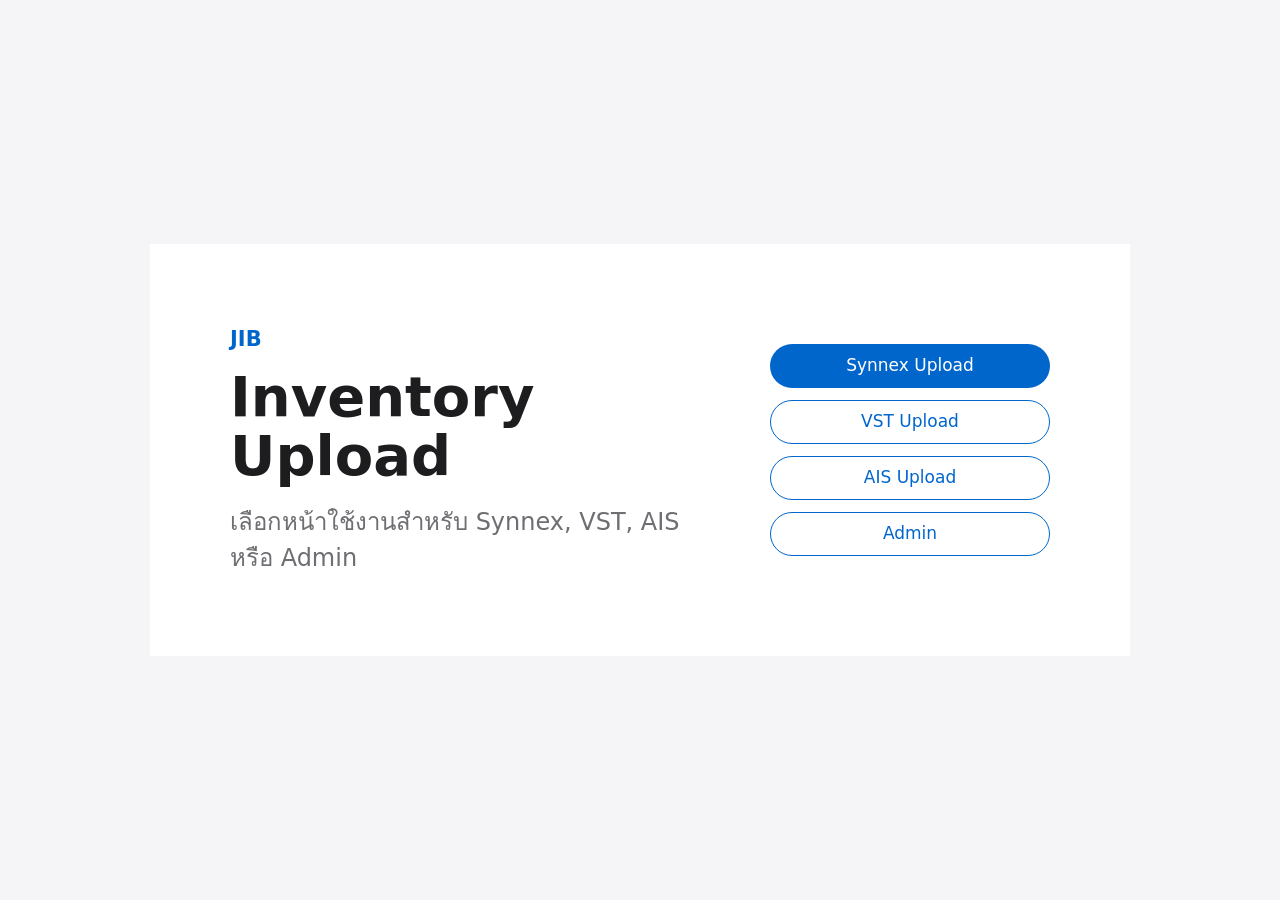
==== index.html @ fb928cd5 "Add files via upload" ====
<!doctype html>
<html lang="th">
  <head>
    <meta charset="utf-8">
    <meta name="viewport" content="width=device-width, initial-scale=1">
    <title>Inventory Upload</title>
    <link rel="stylesheet" href="style.css">
  </head>
  <body>
    <main class="home">
      <section class="home-panel">
        <div>
          <p class="system-name">JIB</p>
          <h1>Inventory Upload</h1>
          <p class="lead">เลือกหน้าใช้งานสำหรับ Synnex, VST, AIS หรือ Admin</p>
        </div>
        <div class="home-actions">
          <a class="button primary" href="upload-synnex.html">Synnex Upload</a>
          <a class="button secondary" href="upload-vst.html">VST Upload</a>
          <a class="button secondary" href="upload-ais.html">AIS Upload</a>
          <a class="button secondary" href="admin.html">Admin</a>
        </div>
      </section>
    </main>
  </body>
</html>
---- style.css ----
:root {
  --bg: #f5f5f7;
  --surface: #ffffff;
  --surface-2: #fafafc;
  --surface-3: #f5f5f7;
  --dark: #1d1d1f;
  --text: #1d1d1f;
  --muted: #6e6e73;
  --line: #e0e0e0;
  --line-soft: rgba(0, 0, 0, 0.08);
  --primary: #0066cc;
  --primary-focus: #0071e3;
  --red: #b42318;
  --green: #067647;
  --amber: #9a3412;
  --radius-card: 18px;
  --radius-control: 9999px;
}

* {
  box-sizing: border-box;
}

html {
  background: var(--bg);
}

body {
  margin: 0;
  background: var(--bg);
  color: var(--text);
  font-family: "SF Pro Text", system-ui, -apple-system, BlinkMacSystemFont, "Segoe UI", "Noto Sans Thai", sans-serif;
  font-size: 17px;
  line-height: 1.47;
  letter-spacing: 0;
}

a {
  color: inherit;
}

button,
input,
textarea {
  font: inherit;
}

.app-shell {
  min-height: 100vh;
}

.topbar {
  position: sticky;
  top: 0;
  z-index: 5;
  display: flex;
  align-items: center;
  justify-content: space-between;
  gap: 24px;
  min-height: 64px;
  padding: 0 32px;
  background: rgba(245, 245, 247, 0.84);
  border-bottom: 1px solid var(--line-soft);
  backdrop-filter: saturate(180%) blur(20px);
}

.brand {
  display: flex;
  align-items: center;
  gap: 12px;
  min-width: 220px;
}

.brand-mark {
  display: grid;
  width: 44px;
  height: 44px;
  place-items: center;
  border-radius: 11px;
  background: var(--dark);
  color: #ffffff;
  font-size: 13px;
  font-weight: 700;
}

.brand-title {
  margin: 0;
  color: var(--text);
  font-size: 21px;
  font-weight: 600;
  line-height: 1.19;
}

.brand-subtitle {
  margin: 1px 0 0;
  color: var(--muted);
  font-size: 12px;
  line-height: 1.3;
}

.nav {
  display: flex;
  align-items: center;
  gap: 4px;
}

.nav a {
  min-height: 36px;
  padding: 10px 14px;
  border-radius: var(--radius-control);
  color: var(--muted);
  font-size: 14px;
  line-height: 1;
  text-decoration: none;
}

.nav a:hover,
.nav a.active {
  background: var(--surface);
  color: var(--text);
}

.nav a.active {
  font-weight: 600;
}

.page {
  width: min(1440px, calc(100vw - 40px));
  margin: 24px auto 56px;
}

.layout {
  display: grid;
  grid-template-columns: minmax(0, 1fr) 320px;
  gap: 20px;
  align-items: start;
}

.panel {
  background: var(--surface);
  border: 1px solid var(--line);
  border-radius: var(--radius-card);
}

.panel-header {
  display: flex;
  align-items: flex-start;
  justify-content: space-between;
  gap: 20px;
  padding: 28px 32px 22px;
  border-bottom: 1px solid var(--line-soft);
}

.panel-header h1,
.panel-header h2 {
  margin: 0;
  color: var(--text);
  font-family: "SF Pro Display", system-ui, -apple-system, BlinkMacSystemFont, "Segoe UI", "Noto Sans Thai", sans-serif;
  font-size: 34px;
  font-weight: 600;
  line-height: 1.12;
  letter-spacing: 0;
}

.panel-header p {
  margin: 8px 0 0;
  color: var(--muted);
  font-size: 17px;
}

.panel-body {
  padding: 28px 32px 32px;
}

.login-wrap {
  display: grid;
  min-height: 100vh;
  place-items: center;
  padding: 24px;
  background: var(--bg);
}

.login-panel {
  width: min(440px, 100%);
}

.field {
  display: grid;
  gap: 8px;
  margin-bottom: 17px;
}

.field label {
  color: var(--text);
  font-size: 14px;
  font-weight: 600;
}

.input,
textarea {
  width: 100%;
  min-height: 44px;
  border: 1px solid var(--line-soft);
  border-radius: var(--radius-control);
  background: var(--surface);
  color: var(--text);
  padding: 12px 18px;
  outline: none;
}

.input:focus,
textarea:focus {
  border-color: var(--primary-focus);
  box-shadow: 0 0 0 3px rgba(0, 113, 227, 0.16);
}

textarea {
  min-height: 150px;
  border-radius: 18px;
  resize: vertical;
}

.button {
  display: inline-flex;
  align-items: center;
  justify-content: center;
  min-height: 44px;
  padding: 11px 22px;
  border: 1px solid transparent;
  border-radius: var(--radius-control);
  cursor: pointer;
  font-size: 17px;
  font-weight: 400;
  line-height: 1;
  text-decoration: none;
  transition: background 0.15s ease, border-color 0.15s ease, color 0.15s ease, transform 0.12s ease;
}

.button:hover {
  transform: scale(0.98);
}

.button:active {
  transform: scale(0.95);
}

.button:focus-visible {
  outline: 2px solid var(--primary-focus);
  outline-offset: 2px;
}

.button:disabled {
  cursor: not-allowed;
  opacity: 0.45;
  transform: none;
}

.button.primary {
  background: var(--primary);
  color: #ffffff;
}

.button.primary:hover {
  background: var(--primary-focus);
}

.button.secondary {
  background: var(--surface);
  border-color: var(--primary);
  color: var(--primary);
}

.button.warning {
  background: var(--surface);
  border-color: var(--line);
  color: var(--amber);
}

.button.full {
  width: 100%;
}

.toolbar {
  display: flex;
  flex-wrap: wrap;
  align-items: center;
  justify-content: space-between;
  gap: 14px;
}

.actions {
  display: flex;
  flex-wrap: wrap;
  gap: 10px;
}

.actions.vertical {
  display: grid;
}

.dropzone {
  display: grid;
  gap: 16px;
  padding: 24px;
  border: 1px solid var(--line);
  border-radius: var(--radius-card);
  background: var(--surface-2);
}

.template-box {
  display: flex;
  align-items: center;
  justify-content: space-between;
  gap: 16px;
  padding: 16px 18px;
  border: 1px solid var(--line);
  border-radius: var(--radius-card);
  background: var(--surface);
}

.template-box > div {
  display: grid;
  gap: 3px;
}

.dropzone strong {
  font-size: 21px;
  font-weight: 600;
  line-height: 1.19;
}

.hint {
  color: var(--muted);
  font-size: 14px;
  line-height: 1.43;
}

.status {
  margin: 16px 0 0;
  padding: 12px 16px;
  border: 1px solid var(--line);
  border-radius: 18px;
  background: var(--surface-2);
  color: var(--text);
}

.status.error {
  background: #fff5f5;
  border-color: #ffd7d7;
  color: var(--red);
}

.status.success {
  background: #f1fff6;
  border-color: #c9f2d8;
  color: var(--green);
}

.stats {
  display: grid;
  grid-template-columns: repeat(4, minmax(0, 1fr));
  gap: 16px;
  margin-bottom: 24px;
}

.stat {
  padding: 22px;
  background: var(--surface-3);
  border: 1px solid var(--line);
  border-radius: var(--radius-card);
}

.stat b {
  display: block;
  color: var(--text);
  font-family: "SF Pro Display", system-ui, -apple-system, BlinkMacSystemFont, "Segoe UI", "Noto Sans Thai", sans-serif;
  font-size: 40px;
  font-weight: 600;
  line-height: 1.1;
}

.stat span {
  color: var(--muted);
  font-size: 14px;
}

.table-wrap {
  overflow: auto;
  border: 1px solid var(--line);
  border-radius: var(--radius-card);
  background: var(--surface);
}

table {
  width: 100%;
  min-width: 920px;
  border-collapse: collapse;
  background: var(--surface);
}

th,
td {
  padding: 14px 16px;
  border-bottom: 1px solid var(--line-soft);
  text-align: left;
  vertical-align: top;
}

th {
  position: sticky;
  top: 0;
  background: rgba(245, 245, 247, 0.92);
  color: var(--text);
  font-size: 12px;
  font-weight: 600;
  text-transform: uppercase;
  backdrop-filter: saturate(180%) blur(20px);
}

tr:last-child td {
  border-bottom: 0;
}

td:first-child {
  font-weight: 600;
}

.vendor-cell {
  display: grid;
  gap: 3px;
}

.vendor-cell .muted {
  color: var(--muted);
  font-size: 12px;
}

.empty {
  color: #a1a1a6;
}

.side-stack {
  display: grid;
  gap: 18px;
}

.mini {
  padding: 22px;
}

.mini h3 {
  margin: 0 0 12px;
  color: var(--text);
  font-size: 21px;
  font-weight: 600;
  line-height: 1.19;
}

.mini p {
  margin: 0 0 14px;
  color: var(--muted);
  font-size: 14px;
  line-height: 1.43;
}

.home {
  display: grid;
  min-height: 100vh;
  place-items: center;
  padding: 32px;
  background: var(--bg);
}

.home-panel {
  display: grid;
  grid-template-columns: minmax(0, 1fr) 280px;
  gap: 48px;
  align-items: center;
  width: min(980px, 100%);
  padding: 80px;
  background: var(--surface);
  border-radius: 0;
}

.system-name {
  margin: 0 0 12px;
  color: var(--primary);
  font-size: 21px;
  font-weight: 600;
}

.home h1 {
  margin: 0;
  color: var(--text);
  font-family: "SF Pro Display", system-ui, -apple-system, BlinkMacSystemFont, "Segoe UI", "Noto Sans Thai", sans-serif;
  font-size: 56px;
  font-weight: 600;
  line-height: 1.07;
  letter-spacing: 0;
}

.lead {
  margin: 18px 0 0;
  color: var(--muted);
  font-size: 24px;
  font-weight: 300;
  line-height: 1.5;
}

.home-actions {
  display: grid;
  gap: 12px;
  min-width: 210px;
}

@media (max-width: 1024px) {
  .page {
    width: min(100% - 32px, 980px);
  }

  .layout {
    grid-template-columns: 1fr;
  }

  .home-panel {
    grid-template-columns: 1fr;
    padding: 64px 48px;
  }

  .home h1 {
    font-size: 40px;
  }
}

@media (max-width: 860px) {
  .topbar {
    position: static;
    display: grid;
    align-items: stretch;
    padding: 16px;
  }

  .brand {
    min-width: 0;
  }

  .nav,
  .actions {
    width: 100%;
  }

  .nav {
    overflow-x: auto;
    padding-bottom: 2px;
  }

  .nav a,
  .actions .button {
    flex: 1;
    white-space: nowrap;
  }

  .stats {
    grid-template-columns: 1fr;
  }

  .template-box {
    align-items: stretch;
    flex-direction: column;
  }

  .panel-header,
  .toolbar {
    display: grid;
  }

  .panel-header,
  .panel-body {
    padding-left: 20px;
    padding-right: 20px;
  }

  .home {
    padding: 0;
  }

  .home-panel {
    min-height: 100vh;
    padding: 48px 24px;
  }

  .home h1 {
    font-size: 34px;
  }

  .lead {
    font-size: 21px;
  }
}

@media (max-width: 419px) {
  body {
    font-size: 16px;
  }

  .panel-header h1,
  .panel-header h2,
  .home h1 {
    font-size: 28px;
  }

  .button,
  .input,
  textarea {
    font-size: 16px;
  }
}
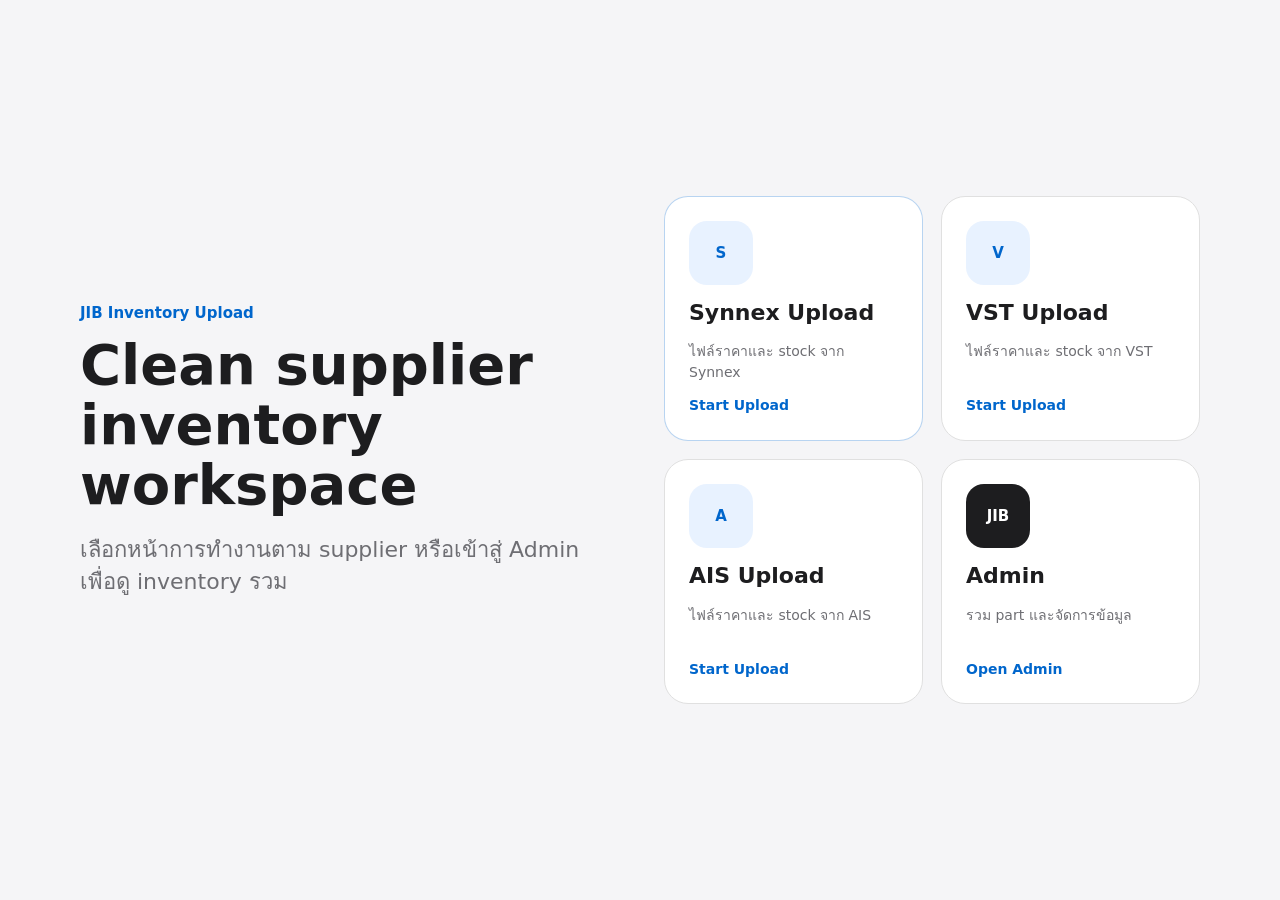
==== commit c3f35dee: "Add files via upload" ====
--- a/index.html
+++ b/index.html
@@ -9,16 +9,36 @@
   <body>
     <main class="home">
       <section class="home-panel">
-        <div>
-          <p class="system-name">JIB</p>
-          <h1>Inventory Upload</h1>
-          <p class="lead">เลือกหน้าใช้งานสำหรับ Synnex, VST, AIS หรือ Admin</p>
+        <div class="home-copy">
+          <p class="system-name">JIB Inventory Upload</p>
+          <h1>Clean supplier inventory workspace</h1>
+          <p class="lead">เลือกหน้าการทำงานตาม supplier หรือเข้าสู่ Admin เพื่อดู inventory รวม</p>
         </div>
-        <div class="home-actions">
-          <a class="button primary" href="upload-synnex.html">Synnex Upload</a>
-          <a class="button secondary" href="upload-vst.html">VST Upload</a>
-          <a class="button secondary" href="upload-ais.html">AIS Upload</a>
-          <a class="button secondary" href="admin.html">Admin</a>
+        <div class="home-grid">
+          <a class="home-card primary-card" href="upload-synnex.html">
+            <span class="home-icon">S</span>
+            <strong>Synnex Upload</strong>
+            <small>ไฟล์ราคาและ stock จาก Synnex</small>
+            <em>Start Upload</em>
+          </a>
+          <a class="home-card" href="upload-vst.html">
+            <span class="home-icon">V</span>
+            <strong>VST Upload</strong>
+            <small>ไฟล์ราคาและ stock จาก VST</small>
+            <em>Start Upload</em>
+          </a>
+          <a class="home-card" href="upload-ais.html">
+            <span class="home-icon">A</span>
+            <strong>AIS Upload</strong>
+            <small>ไฟล์ราคาและ stock จาก AIS</small>
+            <em>Start Upload</em>
+          </a>
+          <a class="home-card" href="admin.html">
+            <span class="home-icon dark">JIB</span>
+            <strong>Admin</strong>
+            <small>รวม part และจัดการข้อมูล</small>
+            <em>Open Admin</em>
+          </a>
         </div>
       </section>
     </main>
--- a/style.css
+++ b/style.css
@@ -1,20 +1,21 @@
 :root {
   --bg: #f5f5f7;
   --surface: #ffffff;
-  --surface-2: #fafafc;
-  --surface-3: #f5f5f7;
-  --dark: #1d1d1f;
-  --text: #1d1d1f;
+  --surface-soft: #fbfbfd;
+  --surface-muted: #f1f2f4;
+  --ink: #1d1d1f;
   --muted: #6e6e73;
+  --subtle: #8e8e93;
   --line: #e0e0e0;
   --line-soft: rgba(0, 0, 0, 0.08);
-  --primary: #0066cc;
-  --primary-focus: #0071e3;
-  --red: #b42318;
-  --green: #067647;
-  --amber: #9a3412;
-  --radius-card: 18px;
-  --radius-control: 9999px;
+  --blue: #0066cc;
+  --blue-hover: #0071e3;
+  --blue-soft: #e8f2ff;
+  --danger: #b42318;
+  --warning: #9a3412;
+  --success: #067647;
+  --radius: 18px;
+  --pill: 9999px;
 }
 
 * {
@@ -28,10 +29,10 @@
 body {
   margin: 0;
   background: var(--bg);
-  color: var(--text);
-  font-family: "SF Pro Text", system-ui, -apple-system, BlinkMacSystemFont, "Segoe UI", "Noto Sans Thai", sans-serif;
-  font-size: 17px;
-  line-height: 1.47;
+  color: var(--ink);
+  font-family: "Noto Sans Thai", "SF Pro Text", system-ui, -apple-system, BlinkMacSystemFont, "Segoe UI", sans-serif;
+  font-size: 15px;
+  line-height: 1.48;
   letter-spacing: 0;
 }
 
@@ -52,15 +53,15 @@
 .topbar {
   position: sticky;
   top: 0;
-  z-index: 5;
+  z-index: 10;
   display: flex;
   align-items: center;
   justify-content: space-between;
   gap: 24px;
-  min-height: 64px;
+  min-height: 68px;
   padding: 0 32px;
-  background: rgba(245, 245, 247, 0.84);
-  border-bottom: 1px solid var(--line-soft);
+  background: rgba(251, 251, 253, 0.86);
+  border-bottom: 1px solid var(--line);
   backdrop-filter: saturate(180%) blur(20px);
 }
 
@@ -68,108 +69,156 @@
   display: flex;
   align-items: center;
   gap: 12px;
-  min-width: 220px;
+  min-width: 240px;
 }
 
 .brand-mark {
   display: grid;
   width: 44px;
-  height: 44px;
+  height: 36px;
   place-items: center;
-  border-radius: 11px;
-  background: var(--dark);
+  border-radius: 10px;
+  background: var(--ink);
   color: #ffffff;
   font-size: 13px;
-  font-weight: 700;
+  font-weight: 800;
+  line-height: 1;
 }
 
 .brand-title {
   margin: 0;
-  color: var(--text);
-  font-size: 21px;
-  font-weight: 600;
-  line-height: 1.19;
+  color: var(--ink);
+  font-size: 17px;
+  font-weight: 700;
+  line-height: 1.2;
 }
 
 .brand-subtitle {
   margin: 1px 0 0;
   color: var(--muted);
   font-size: 12px;
-  line-height: 1.3;
+  line-height: 1.25;
 }
 
 .nav {
   display: flex;
   align-items: center;
-  gap: 4px;
+  gap: 10px;
 }
 
 .nav a {
+  min-width: 88px;
   min-height: 36px;
   padding: 10px 14px;
-  border-radius: var(--radius-control);
+  border: 1px solid var(--line);
+  border-radius: var(--pill);
+  color: #424245;
+  background: var(--surface-soft);
+  font-size: 13px;
+  line-height: 1;
+  text-align: center;
+  text-decoration: none;
+}
+
+.nav a.active {
+  border-color: var(--ink);
+  background: var(--ink);
+  color: #ffffff;
+  font-weight: 700;
+}
+
+.page {
+  width: min(1366px, calc(100vw - 48px));
+  margin: 42px auto 56px;
+}
+
+.page-hero {
+  display: flex;
+  align-items: flex-start;
+  justify-content: space-between;
+  gap: 24px;
+  margin-bottom: 22px;
+}
+
+.page-hero h1 {
+  margin: 0 0 6px;
+  font-size: 32px;
+  font-weight: 800;
+  line-height: 1.12;
+}
+
+.page-hero p {
+  max-width: 780px;
+  margin: 0;
   color: var(--muted);
   font-size: 14px;
-  line-height: 1;
-  text-decoration: none;
-}
-
-.nav a:hover,
-.nav a.active {
-  background: var(--surface);
-  color: var(--text);
-}
-
-.nav a.active {
-  font-weight: 600;
-}
-
-.page {
-  width: min(1440px, calc(100vw - 40px));
-  margin: 24px auto 56px;
+}
+
+.eyebrow,
+.system-name {
+  margin: 0;
+  color: var(--blue);
+  font-size: 15px;
+  font-weight: 800;
+}
+
+.hero-actions {
+  justify-content: flex-end;
+  padding-top: 8px;
 }
 
 .layout {
   display: grid;
-  grid-template-columns: minmax(0, 1fr) 320px;
-  gap: 20px;
+  grid-template-columns: minmax(0, 1fr) 360px;
+  gap: 24px;
   align-items: start;
 }
 
+.upload-layout {
+  grid-template-columns: minmax(0, 790px) minmax(320px, 1fr);
+}
+
 .panel {
   background: var(--surface);
   border: 1px solid var(--line);
-  border-radius: var(--radius-card);
+  border-radius: var(--radius);
 }
 
 .panel-header {
   display: flex;
   align-items: flex-start;
   justify-content: space-between;
-  gap: 20px;
-  padding: 28px 32px 22px;
+  gap: 18px;
+  padding: 28px 30px 20px;
   border-bottom: 1px solid var(--line-soft);
+}
+
+.panel-header.compact {
+  padding-bottom: 0;
+  border-bottom: 0;
+}
+
+.panel-header.inline-header {
+  align-items: center;
 }
 
 .panel-header h1,
 .panel-header h2 {
   margin: 0;
-  color: var(--text);
-  font-family: "SF Pro Display", system-ui, -apple-system, BlinkMacSystemFont, "Segoe UI", "Noto Sans Thai", sans-serif;
-  font-size: 34px;
-  font-weight: 600;
-  line-height: 1.12;
-  letter-spacing: 0;
+  color: var(--ink);
+  font-size: 26px;
+  font-weight: 800;
+  line-height: 1.2;
 }
 
 .panel-header p {
-  margin: 8px 0 0;
-  color: var(--muted);
-  font-size: 17px;
+  margin: 6px 0 0;
+  color: var(--muted);
+  font-size: 15px;
 }
 
 .panel-body {
-  padding: 28px 32px 32px;
+  padding: 28px 30px 30px;
 }
 
 .login-wrap {
@@ -177,11 +226,21 @@
   min-height: 100vh;
   place-items: center;
   padding: 24px;
-  background: var(--bg);
 }
 
 .login-panel {
-  width: min(440px, 100%);
+  width: min(400px, 100%);
+  border-radius: 28px;
+}
+
+.login-brand {
+  padding: 40px 40px 0;
+}
+
+.login-panel .panel-body,
+.login-panel .panel-header {
+  padding-left: 40px;
+  padding-right: 40px;
 }
 
 .field {
@@ -191,32 +250,32 @@
 }
 
 .field label {
-  color: var(--text);
+  color: var(--ink);
   font-size: 14px;
-  font-weight: 600;
+  font-weight: 800;
 }
 
 .input,
 textarea {
   width: 100%;
-  min-height: 44px;
-  border: 1px solid var(--line-soft);
-  border-radius: var(--radius-control);
-  background: var(--surface);
-  color: var(--text);
-  padding: 12px 18px;
+  min-height: 50px;
+  border: 1px solid #d2d2d7;
+  border-radius: var(--pill);
+  background: var(--surface-soft);
+  color: var(--ink);
+  padding: 13px 18px;
   outline: none;
 }
 
 .input:focus,
 textarea:focus {
-  border-color: var(--primary-focus);
+  border-color: var(--blue-hover);
   box-shadow: 0 0 0 3px rgba(0, 113, 227, 0.16);
 }
 
 textarea {
-  min-height: 150px;
-  border-radius: 18px;
+  min-height: 92px;
+  border-radius: var(--radius);
   resize: vertical;
 }
 
@@ -227,10 +286,10 @@
   min-height: 44px;
   padding: 11px 22px;
   border: 1px solid transparent;
-  border-radius: var(--radius-control);
+  border-radius: var(--pill);
   cursor: pointer;
-  font-size: 17px;
-  font-weight: 400;
+  font-size: 14px;
+  font-weight: 800;
   line-height: 1;
   text-decoration: none;
   transition: background 0.15s ease, border-color 0.15s ease, color 0.15s ease, transform 0.12s ease;
@@ -242,11 +301,6 @@
 
 .button:active {
   transform: scale(0.95);
-}
-
-.button:focus-visible {
-  outline: 2px solid var(--primary-focus);
-  outline-offset: 2px;
 }
 
 .button:disabled {
@@ -256,36 +310,28 @@
 }
 
 .button.primary {
-  background: var(--primary);
+  background: var(--blue);
   color: #ffffff;
 }
 
 .button.primary:hover {
-  background: var(--primary-focus);
+  background: var(--blue-hover);
 }
 
 .button.secondary {
   background: var(--surface);
-  border-color: var(--primary);
-  color: var(--primary);
+  border-color: var(--blue);
+  color: var(--blue);
 }
 
 .button.warning {
   background: var(--surface);
   border-color: var(--line);
-  color: var(--amber);
+  color: var(--warning);
 }
 
 .button.full {
   width: 100%;
-}
-
-.toolbar {
-  display: flex;
-  flex-wrap: wrap;
-  align-items: center;
-  justify-content: space-between;
-  gap: 14px;
 }
 
 .actions {
@@ -298,97 +344,300 @@
   display: grid;
 }
 
+.upload-panel,
+.preview-panel {
+  margin-bottom: 24px;
+}
+
 .dropzone {
   display: grid;
   gap: 16px;
-  padding: 24px;
-  border: 1px solid var(--line);
-  border-radius: var(--radius-card);
-  background: var(--surface-2);
-}
-
+}
+
+.redesign-dropzone {
+  padding: 0;
+  border: 0;
+  background: transparent;
+}
+
+.upload-source-row,
 .template-box {
   display: flex;
   align-items: center;
   justify-content: space-between;
   gap: 16px;
-  padding: 16px 18px;
-  border: 1px solid var(--line);
-  border-radius: var(--radius-card);
-  background: var(--surface);
-}
-
+  padding: 18px;
+  border: 1px solid var(--line);
+  border-radius: var(--radius);
+  background: var(--surface-soft);
+}
+
+.upload-source-row > div,
 .template-box > div {
   display: grid;
   gap: 3px;
 }
 
-.dropzone strong {
-  font-size: 21px;
-  font-weight: 600;
-  line-height: 1.19;
+.dropzone strong,
+.upload-source-row strong {
+  color: var(--ink);
+  font-size: 18px;
+  font-weight: 800;
+}
+
+.file-input {
+  background: var(--surface);
+}
+
+.upload-actions {
+  justify-content: flex-end;
 }
 
 .hint {
   color: var(--muted);
-  font-size: 14px;
+  font-size: 13px;
   line-height: 1.43;
 }
 
-.status {
+.status,
+.empty-preview {
   margin: 16px 0 0;
-  padding: 12px 16px;
-  border: 1px solid var(--line);
-  border-radius: 18px;
-  background: var(--surface-2);
-  color: var(--text);
+  padding: 14px 16px;
+  border: 1px solid var(--line);
+  border-radius: var(--radius);
+  background: var(--surface-soft);
+  color: var(--ink);
+}
+
+.empty-preview {
+  display: grid;
+  min-height: 90px;
+  place-items: center;
+  color: var(--muted);
 }
 
 .status.error {
   background: #fff5f5;
   border-color: #ffd7d7;
-  color: var(--red);
+  color: var(--danger);
 }
 
 .status.success {
   background: #f1fff6;
   border-color: #c9f2d8;
-  color: var(--green);
+  color: var(--success);
+}
+
+.guide-stack {
+  gap: 20px;
+}
+
+.step-list {
+  display: grid;
+  gap: 18px;
+}
+
+.step-list div {
+  display: grid;
+  grid-template-columns: 36px 1fr;
+  gap: 16px;
+  align-items: center;
+}
+
+.step-list span {
+  display: grid;
+  width: 36px;
+  height: 36px;
+  place-items: center;
+  border-radius: var(--pill);
+  background: var(--blue-soft);
+  color: var(--blue);
+  font-weight: 800;
+}
+
+.step-list p {
+  margin: 0;
+  color: #424245;
+  font-size: 15px;
+}
+
+.toolbar {
+  display: flex;
+  flex-wrap: wrap;
+  align-items: center;
+  justify-content: space-between;
+  gap: 14px;
+}
+
+.admin-toolbar {
+  margin: 0 0 16px;
+}
+
+.search-input {
+  max-width: 400px;
+}
+
+.table-actions {
+  display: flex;
+  flex-wrap: wrap;
+  align-items: center;
+  justify-content: flex-end;
+  gap: 12px;
 }
 
 .stats {
   display: grid;
   grid-template-columns: repeat(4, minmax(0, 1fr));
   gap: 16px;
-  margin-bottom: 24px;
+  margin: 22px 0 24px;
+}
+
+.admin-overview {
+  display: grid;
+  grid-template-columns: minmax(0, 1fr) 416px;
+  gap: 24px;
+  margin-bottom: 28px;
+}
+
+.overview-latest {
+  min-width: 0;
+}
+
+.admin-stats {
+  grid-template-columns: repeat(2, minmax(0, 1fr));
+  gap: 0;
+  margin: 0;
+  overflow: hidden;
+  border: 1px solid var(--line);
+  border-radius: var(--radius);
+  background: var(--surface);
 }
 
 .stat {
   padding: 22px;
-  background: var(--surface-3);
-  border: 1px solid var(--line);
-  border-radius: var(--radius-card);
+  background: var(--surface);
+  border: 1px solid var(--line);
+  border-radius: var(--radius);
+}
+
+.admin-stats .stat {
+  min-height: 100px;
+  border-width: 0 1px 1px 0;
+  border-radius: 0;
+}
+
+.admin-stats .stat:nth-child(2n) {
+  border-right: 0;
+}
+
+.admin-stats .stat:nth-last-child(-n + 2) {
+  border-bottom: 0;
 }
 
 .stat b {
   display: block;
-  color: var(--text);
-  font-family: "SF Pro Display", system-ui, -apple-system, BlinkMacSystemFont, "Segoe UI", "Noto Sans Thai", sans-serif;
-  font-size: 40px;
-  font-weight: 600;
+  color: var(--ink);
+  font-size: 32px;
+  font-weight: 800;
   line-height: 1.1;
 }
 
 .stat span {
-  color: var(--muted);
-  font-size: 14px;
+  display: block;
+  margin-bottom: 10px;
+  color: var(--muted);
+  font-size: 13px;
+}
+
+.latest-strip {
+  min-height: 220px;
+  padding: 22px;
+  border: 1px solid var(--line);
+  border-radius: var(--radius);
+  background: var(--surface);
+}
+
+.section-title {
+  display: flex;
+  align-items: flex-end;
+  justify-content: space-between;
+  gap: 16px;
+  margin-bottom: 16px;
+}
+
+.section-title h2 {
+  margin: 0;
+  color: var(--ink);
+  font-size: 24px;
+  font-weight: 800;
+  line-height: 1.15;
+}
+
+.latest-grid {
+  display: grid;
+  grid-template-columns: repeat(3, minmax(0, 1fr));
+  gap: 16px;
+}
+
+.latest-card {
+  display: grid;
+  gap: 6px;
+  min-height: 126px;
+  padding: 18px;
+  border: 1px solid var(--line);
+  border-radius: var(--radius);
+  background: var(--surface-soft);
+}
+
+.latest-card strong {
+  color: var(--ink);
+  font-size: 24px;
+  font-weight: 800;
+  line-height: 1.15;
+}
+
+.latest-card span,
+.latest-card small {
+  color: var(--muted);
+  font-size: 13px;
+  line-height: 1.35;
+}
+
+.latest-card small {
+  overflow: hidden;
+  text-overflow: ellipsis;
+  white-space: nowrap;
+}
+
+.vendor-badge {
+  display: inline-flex;
+  align-items: center;
+  justify-content: center;
+  width: fit-content;
+  min-height: 28px;
+  padding: 6px 12px;
+  border-radius: var(--pill);
+  background: var(--blue-soft);
+  color: var(--blue) !important;
+  font-size: 12px !important;
+  font-weight: 800;
+}
+
+.empty-state {
+  display: grid;
+  place-items: center;
+  color: var(--muted);
 }
 
 .table-wrap {
   overflow: auto;
   border: 1px solid var(--line);
-  border-radius: var(--radius-card);
-  background: var(--surface);
+  border-radius: 12px;
+  background: var(--surface);
+}
+
+.admin-table {
+  border-radius: 14px;
 }
 
 table {
@@ -401,7 +650,7 @@
 th,
 td {
   padding: 14px 16px;
-  border-bottom: 1px solid var(--line-soft);
+  border-bottom: 1px solid #f0f0f0;
   text-align: left;
   vertical-align: top;
 }
@@ -409,12 +658,11 @@
 th {
   position: sticky;
   top: 0;
-  background: rgba(245, 245, 247, 0.92);
-  color: var(--text);
-  font-size: 12px;
-  font-weight: 600;
+  background: var(--bg);
+  color: #424245;
+  font-size: 11px;
+  font-weight: 800;
   text-transform: uppercase;
-  backdrop-filter: saturate(180%) blur(20px);
 }
 
 tr:last-child td {
@@ -422,7 +670,7 @@
 }
 
 td:first-child {
-  font-weight: 600;
+  font-weight: 800;
 }
 
 .vendor-cell {
@@ -444,16 +692,79 @@
   gap: 18px;
 }
 
+.admin-tools {
+  margin-top: 24px;
+}
+
+.tools-title {
+  margin: 0 0 14px;
+}
+
+.admin-tools .side-stack {
+  grid-template-columns: minmax(320px, 420px);
+}
+
+.tool-menu {
+  position: relative;
+}
+
+.tool-menu summary {
+  list-style: none;
+}
+
+.tool-menu summary::-webkit-details-marker {
+  display: none;
+}
+
+.tool-menu-list {
+  position: absolute;
+  top: calc(100% + 8px);
+  right: 0;
+  z-index: 20;
+  display: grid;
+  min-width: 220px;
+  overflow: hidden;
+  border: 1px solid var(--line);
+  border-radius: 12px;
+  background: var(--surface);
+  box-shadow: 0 16px 38px rgba(0, 0, 0, 0.12);
+}
+
+.menu-action {
+  min-height: 42px;
+  padding: 0 16px;
+  border: 0;
+  border-bottom: 1px solid var(--line);
+  background: var(--surface);
+  color: var(--blue);
+  cursor: pointer;
+  font-size: 13px;
+  font-weight: 800;
+  text-align: left;
+}
+
+.menu-action:last-child {
+  border-bottom: 0;
+}
+
+.menu-action:hover {
+  background: var(--surface-soft);
+}
+
+.menu-action.danger {
+  color: var(--danger);
+}
+
 .mini {
   padding: 22px;
 }
 
 .mini h3 {
   margin: 0 0 12px;
-  color: var(--text);
-  font-size: 21px;
-  font-weight: 600;
-  line-height: 1.19;
+  color: var(--ink);
+  font-size: 20px;
+  font-weight: 800;
+  line-height: 1.2;
 }
 
 .mini p {
@@ -464,53 +775,89 @@
 }
 
 .home {
-  display: grid;
   min-height: 100vh;
+  padding: 80px;
+}
+
+.home-panel {
+  display: grid;
+  grid-template-columns: minmax(0, 520px) 1fr;
+  gap: 64px;
+  align-items: center;
+  width: min(1280px, 100%);
+  min-height: calc(100vh - 160px);
+  margin: 0 auto;
+}
+
+.home h1 {
+  margin: 10px 0 18px;
+  color: var(--ink);
+  font-size: 56px;
+  font-weight: 800;
+  line-height: 1.08;
+}
+
+.lead {
+  margin: 0;
+  color: var(--muted);
+  font-size: 22px;
+  line-height: 1.45;
+}
+
+.home-grid {
+  display: grid;
+  grid-template-columns: repeat(2, minmax(0, 1fr));
+  gap: 18px;
+}
+
+.home-card {
+  display: grid;
+  gap: 12px;
+  min-height: 238px;
+  padding: 24px;
+  border: 1px solid var(--line);
+  border-radius: 24px;
+  background: var(--surface);
+  color: var(--ink);
+  text-decoration: none;
+}
+
+.home-card.primary-card {
+  border-color: rgba(0, 102, 204, 0.28);
+}
+
+.home-icon {
+  display: grid;
+  width: 64px;
+  height: 64px;
   place-items: center;
-  padding: 32px;
-  background: var(--bg);
-}
-
-.home-panel {
-  display: grid;
-  grid-template-columns: minmax(0, 1fr) 280px;
-  gap: 48px;
-  align-items: center;
-  width: min(980px, 100%);
-  padding: 80px;
-  background: var(--surface);
-  border-radius: 0;
-}
-
-.system-name {
-  margin: 0 0 12px;
-  color: var(--primary);
-  font-size: 21px;
-  font-weight: 600;
-}
-
-.home h1 {
-  margin: 0;
-  color: var(--text);
-  font-family: "SF Pro Display", system-ui, -apple-system, BlinkMacSystemFont, "Segoe UI", "Noto Sans Thai", sans-serif;
-  font-size: 56px;
-  font-weight: 600;
-  line-height: 1.07;
-  letter-spacing: 0;
-}
-
-.lead {
-  margin: 18px 0 0;
-  color: var(--muted);
-  font-size: 24px;
-  font-weight: 300;
-  line-height: 1.5;
-}
-
-.home-actions {
-  display: grid;
-  gap: 12px;
-  min-width: 210px;
+  border-radius: var(--radius);
+  background: var(--blue-soft);
+  color: var(--blue);
+  font-weight: 800;
+}
+
+.home-icon.dark {
+  background: var(--ink);
+  color: #ffffff;
+}
+
+.home-card strong {
+  font-size: 22px;
+  font-weight: 800;
+}
+
+.home-card small {
+  min-height: 42px;
+  color: var(--muted);
+  font-size: 14px;
+}
+
+.home-card em {
+  color: var(--blue);
+  font-size: 14px;
+  font-style: normal;
+  font-weight: 800;
 }
 
 @media (max-width: 1024px) {
@@ -518,35 +865,48 @@
     width: min(100% - 32px, 980px);
   }
 
-  .layout {
+  .layout,
+  .upload-layout,
+  .home-panel,
+  .admin-overview {
     grid-template-columns: 1fr;
   }
 
+  .latest-grid,
+  .admin-tools .side-stack {
+    grid-template-columns: 1fr;
+  }
+
+  .stats {
+    grid-template-columns: repeat(2, minmax(0, 1fr));
+  }
+
+  .admin-stats {
+    grid-template-columns: repeat(2, minmax(0, 1fr));
+  }
+
+  .home {
+    padding: 48px 24px;
+  }
+
   .home-panel {
-    grid-template-columns: 1fr;
-    padding: 64px 48px;
+    min-height: auto;
   }
 
   .home h1 {
-    font-size: 40px;
-  }
-}
-
-@media (max-width: 860px) {
+    font-size: 42px;
+  }
+}
+
+@media (max-width: 760px) {
   .topbar {
     position: static;
     display: grid;
-    align-items: stretch;
     padding: 16px;
   }
 
   .brand {
     min-width: 0;
-  }
-
-  .nav,
-  .actions {
-    width: 100%;
   }
 
   .nav {
@@ -554,24 +914,18 @@
     padding-bottom: 2px;
   }
 
-  .nav a,
-  .actions .button {
-    flex: 1;
-    white-space: nowrap;
-  }
-
-  .stats {
-    grid-template-columns: 1fr;
-  }
-
-  .template-box {
-    align-items: stretch;
-    flex-direction: column;
-  }
-
-  .panel-header,
-  .toolbar {
+  .page-hero,
+  .panel-header.inline-header,
+  .toolbar,
+  .section-title,
+  .upload-source-row,
+  .table-actions {
     display: grid;
+    justify-content: stretch;
+  }
+
+  .page-hero h1 {
+    font-size: 32px;
   }
 
   .panel-header,
@@ -580,13 +934,8 @@
     padding-right: 20px;
   }
 
-  .home {
-    padding: 0;
-  }
-
-  .home-panel {
-    min-height: 100vh;
-    padding: 48px 24px;
+  .home-grid {
+    grid-template-columns: 1fr;
   }
 
   .home h1 {
@@ -594,24 +943,17 @@
   }
 
   .lead {
-    font-size: 21px;
-  }
-}
-
-@media (max-width: 419px) {
-  body {
-    font-size: 16px;
-  }
-
-  .panel-header h1,
-  .panel-header h2,
-  .home h1 {
-    font-size: 28px;
-  }
-
-  .button,
-  .input,
-  textarea {
-    font-size: 16px;
-  }
-}
+    font-size: 18px;
+  }
+
+  .actions .button,
+  .upload-actions .button {
+    flex: 1;
+  }
+
+  .tool-menu-list {
+    left: 0;
+    right: auto;
+    width: 100%;
+  }
+}
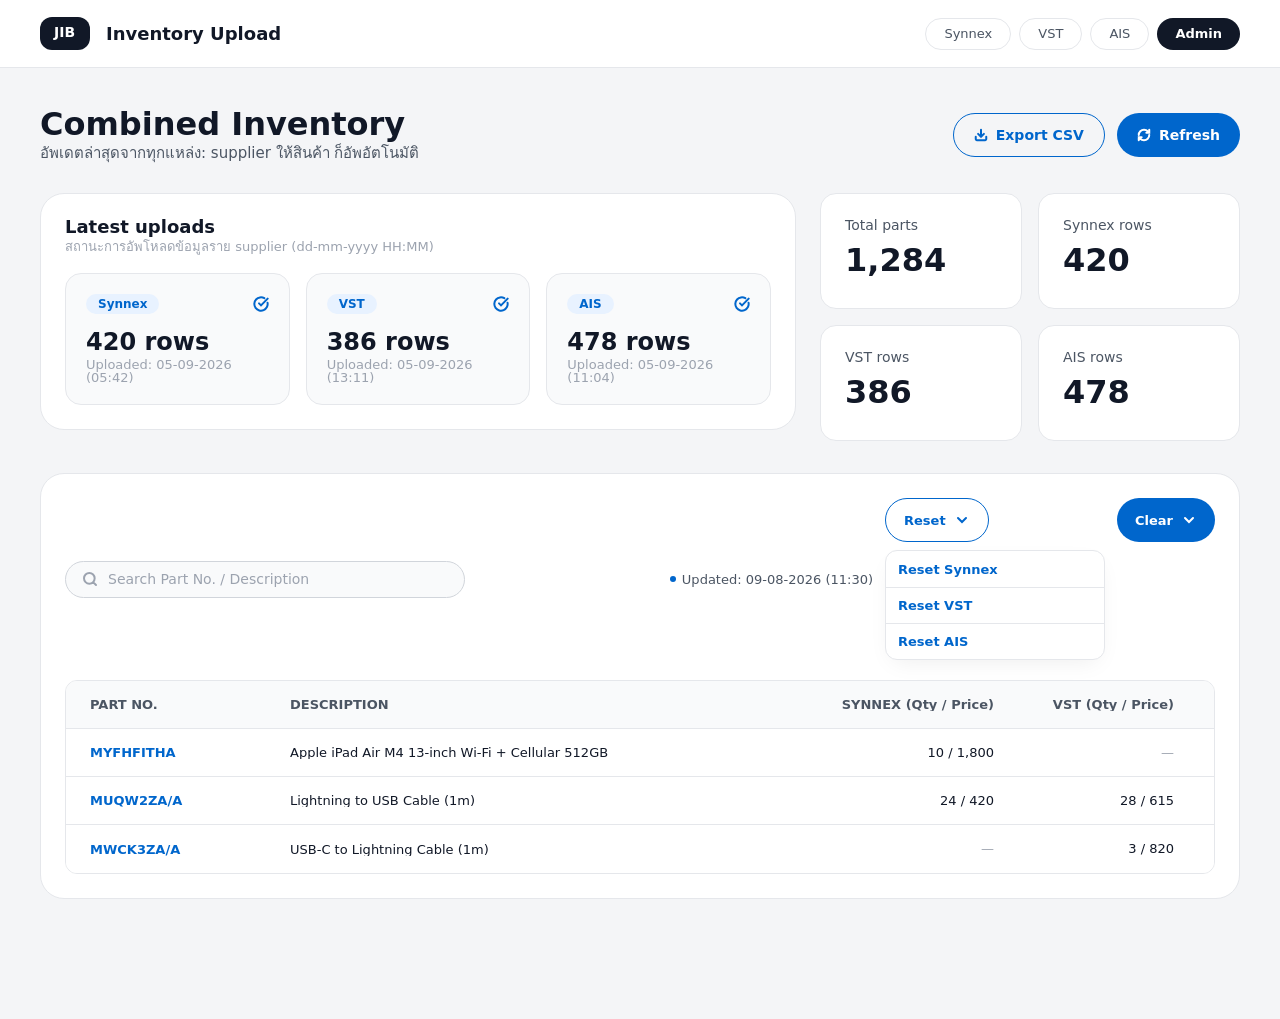
==== commit 78e67b42: "Update frontend with Figma redesign" ====
--- a/index.html
+++ b/index.html
@@ -1,46 +1 @@
-<!doctype html>
-<html lang="th">
-  <head>
-    <meta charset="utf-8">
-    <meta name="viewport" content="width=device-width, initial-scale=1">
-    <title>Inventory Upload</title>
-    <link rel="stylesheet" href="style.css">
-  </head>
-  <body>
-    <main class="home">
-      <section class="home-panel">
-        <div class="home-copy">
-          <p class="system-name">JIB Inventory Upload</p>
-          <h1>Clean supplier inventory workspace</h1>
-          <p class="lead">เลือกหน้าการทำงานตาม supplier หรือเข้าสู่ Admin เพื่อดู inventory รวม</p>
-        </div>
-        <div class="home-grid">
-          <a class="home-card primary-card" href="upload-synnex.html">
-            <span class="home-icon">S</span>
-            <strong>Synnex Upload</strong>
-            <small>ไฟล์ราคาและ stock จาก Synnex</small>
-            <em>Start Upload</em>
-          </a>
-          <a class="home-card" href="upload-vst.html">
-            <span class="home-icon">V</span>
-            <strong>VST Upload</strong>
-            <small>ไฟล์ราคาและ stock จาก VST</small>
-            <em>Start Upload</em>
-          </a>
-          <a class="home-card" href="upload-ais.html">
-            <span class="home-icon">A</span>
-            <strong>AIS Upload</strong>
-            <small>ไฟล์ราคาและ stock จาก AIS</small>
-            <em>Start Upload</em>
-          </a>
-          <a class="home-card" href="admin.html">
-            <span class="home-icon dark">JIB</span>
-            <strong>Admin</strong>
-            <small>รวม part และจัดการข้อมูล</small>
-            <em>Open Admin</em>
-          </a>
-        </div>
-      </section>
-    </main>
-  </body>
-</html>
+<!DOCTYPE html><html lang="th"><head><meta charSet="utf-8"/><meta name="viewport" content="width=device-width, initial-scale=1"/><link rel="preload" as="image" href="/figma-assets/download.svg"/><link rel="preload" as="image" href="/figma-assets/refresh-cw.svg"/><link rel="preload" as="image" href="/figma-assets/check-circle.svg"/><link rel="preload" as="image" href="/figma-assets/search.svg"/><link rel="preload" as="image" href="/figma-assets/ellipse.svg"/><link rel="preload" as="image" href="/figma-assets/chevron-down-blue.svg"/><link rel="preload" as="image" href="/figma-assets/chevron-down-white.svg"/><link rel="stylesheet" href="/_next/static/css/d5e7f5121b67c5db.css" data-precedence="next"/><link rel="preload" as="script" fetchPriority="low" href="/_next/static/chunks/webpack-c8441f2d519541e3.js"/><script src="/_next/static/chunks/fd9d1056-749e5812300142af.js" async=""></script><script src="/_next/static/chunks/117-7120839b35f2e3e3.js" async=""></script><script src="/_next/static/chunks/main-app-a22f0e51db01d872.js" async=""></script><title>JIB Inventory Upload</title><meta name="description" content="Supplier inventory dashboard for Synnex, VST and AIS."/><script src="/_next/static/chunks/polyfills-42372ed130431b0a.js" noModule=""></script></head><body><main class="min-h-screen bg-[#f4f5f7] pb-20"><header class="flex h-[64px] w-full items-center justify-between border-b border-[#e5e7eb] bg-white px-5 md:h-[68px] md:px-10"><div class="flex items-center gap-3 md:gap-4"><div class="flex h-7 w-10 items-start rounded-[9px] bg-[#111827] px-[10px] py-[6px] md:h-[33px] md:w-[50px] md:rounded-[12px] md:px-[14px] md:py-2"><span class="text-[13px] font-extrabold leading-none text-white md:text-[14px]">JIB</span></div><div class="text-[16px] font-bold leading-none text-[#111827] md:text-[18px]">Inventory Upload</div></div><nav class="hidden items-start gap-2 md:flex"><a href="#" class="flex h-8 items-center justify-center rounded-full px-[18px] text-[13px] leading-none border border-[#e5e7eb] bg-white font-medium text-[#4b5563]">Synnex</a><a href="#" class="flex h-8 items-center justify-center rounded-full px-[18px] text-[13px] leading-none border border-[#e5e7eb] bg-white font-medium text-[#4b5563]">VST</a><a href="#" class="flex h-8 items-center justify-center rounded-full px-[18px] text-[13px] leading-none border border-[#e5e7eb] bg-white font-medium text-[#4b5563]">AIS</a><a href="#" class="flex h-8 items-center justify-center rounded-full px-[18px] text-[13px] leading-none bg-[#111827] font-semibold text-white">Admin</a></nav><button aria-label="Open navigation" class="flex h-10 w-10 items-center justify-center rounded-full border border-[#e5e7eb] bg-white md:hidden" type="button"><span class="block h-[2px] w-5 rounded-full bg-[#111827] shadow-[0_6px_0_#111827,0_-6px_0_#111827]"></span></button></header><div class="flex w-full flex-col gap-6 px-4 py-6 md:gap-8 md:p-10"><section class="flex flex-col gap-4 md:flex-row md:items-center md:justify-between"><div class="flex max-w-[800px] flex-col gap-[6px]"><h1 class="text-[32px] font-bold leading-none text-[#111827]">Combined Inventory</h1><p class="text-[15px] font-normal leading-none text-[#4b5563]">อัพเดตล่าสุดจากทุกแหล่ง: supplier ให้สินค้า ก็อัพอัตโนมัติ</p></div><div class="grid grid-cols-2 gap-3 md:flex md:items-center"><button class="flex h-11 items-center justify-center gap-2 rounded-full px-5 text-[14px] font-semibold leading-none md:h-[37px] border border-[#06c] bg-transparent text-[#06c] w-full md:w-auto" type="button"><span class="relative inline-flex shrink-0 items-center justify-center" style="width:14px;height:14px"><img alt="" class="absolute inset-0 block h-full w-full max-w-none" src="/figma-assets/download.svg"/></span>Export CSV</button><button class="flex h-11 items-center justify-center gap-2 rounded-full px-5 text-[14px] font-semibold leading-none md:h-[37px] bg-[#06c] text-white w-full md:w-auto" type="button"><span class="relative inline-flex shrink-0 items-center justify-center" style="width:14px;height:14px"><img alt="" class="absolute inset-0 block h-full w-full max-w-none" src="/figma-assets/refresh-cw.svg"/></span>Refresh</button></div></section><section class="flex flex-col gap-6 md:flex-row md:items-start"><section class="flex flex-col gap-5 rounded-[24px] border border-[#e5e7eb] bg-white p-4 md:flex-1 md:p-6"><div class="flex flex-col gap-1"><h2 class="text-[18px] font-bold leading-none text-[#111827]">Latest uploads</h2><p class="text-[13px] font-normal leading-none text-[#9ca3af]">สถานะการอัพโหลดข้อมูลราย supplier (dd-mm-yyyy HH:MM)</p></div><div class="grid gap-3 md:grid-cols-3 md:gap-4"><article class="flex min-h-[111px] flex-col gap-3 rounded-[16px] border border-[#e5e7eb] bg-[#f9fafb] p-4 md:min-h-[128px] md:gap-4 md:p-5"><div class="flex w-full items-center justify-between"><span class="rounded-full bg-[#e8f2ff] px-3 py-1 text-[12px] font-bold leading-none text-[#06c]">Synnex</span><span class="relative inline-flex shrink-0 items-center justify-center" style="width:16px;height:16px"><img alt="" class="absolute inset-0 block h-full w-full max-w-none" src="/figma-assets/check-circle.svg"/></span></div><div class="flex flex-col gap-1"><div class="text-[22px] font-bold leading-none text-[#111827] md:text-[24px]">420 rows</div><div class="text-[13px] font-normal leading-none text-[#9ca3af]">Uploaded: 05-09-2026 (05:42)</div></div></article><article class="flex min-h-[111px] flex-col gap-3 rounded-[16px] border border-[#e5e7eb] bg-[#f9fafb] p-4 md:min-h-[128px] md:gap-4 md:p-5"><div class="flex w-full items-center justify-between"><span class="rounded-full bg-[#e8f2ff] px-3 py-1 text-[12px] font-bold leading-none text-[#06c]">VST</span><span class="relative inline-flex shrink-0 items-center justify-center" style="width:16px;height:16px"><img alt="" class="absolute inset-0 block h-full w-full max-w-none" src="/figma-assets/check-circle.svg"/></span></div><div class="flex flex-col gap-1"><div class="text-[22px] font-bold leading-none text-[#111827] md:text-[24px]">386 rows</div><div class="text-[13px] font-normal leading-none text-[#9ca3af]">Uploaded: 05-09-2026 (13:11)</div></div></article><article class="flex min-h-[111px] flex-col gap-3 rounded-[16px] border border-[#e5e7eb] bg-[#f9fafb] p-4 md:min-h-[128px] md:gap-4 md:p-5"><div class="flex w-full items-center justify-between"><span class="rounded-full bg-[#e8f2ff] px-3 py-1 text-[12px] font-bold leading-none text-[#06c]">AIS</span><span class="relative inline-flex shrink-0 items-center justify-center" style="width:16px;height:16px"><img alt="" class="absolute inset-0 block h-full w-full max-w-none" src="/figma-assets/check-circle.svg"/></span></div><div class="flex flex-col gap-1"><div class="text-[22px] font-bold leading-none text-[#111827] md:text-[24px]">478 rows</div><div class="text-[13px] font-normal leading-none text-[#9ca3af]">Uploaded: 05-09-2026 (11:04)</div></div></article></div></section><section class="grid grid-cols-2 gap-3 md:w-[420px] md:shrink-0 md:gap-4"><article class="flex h-[85px] flex-col items-start gap-2 rounded-[16px] border border-[#e5e7eb] bg-white p-4 md:h-[116px] md:gap-3 md:p-6"><div class="w-full text-[14px] font-medium leading-none text-[#4b5563]">Total parts</div><div class="w-full text-[28px] font-bold leading-none text-[#111827] md:text-[32px]">1,284</div></article><article class="flex h-[85px] flex-col items-start gap-2 rounded-[16px] border border-[#e5e7eb] bg-white p-4 md:h-[116px] md:gap-3 md:p-6"><div class="w-full text-[14px] font-medium leading-none text-[#4b5563]">Synnex rows</div><div class="w-full text-[28px] font-bold leading-none text-[#111827] md:text-[32px]">420</div></article><article class="flex h-[85px] flex-col items-start gap-2 rounded-[16px] border border-[#e5e7eb] bg-white p-4 md:h-[116px] md:gap-3 md:p-6"><div class="w-full text-[14px] font-medium leading-none text-[#4b5563]">VST rows</div><div class="w-full text-[28px] font-bold leading-none text-[#111827] md:text-[32px]">386</div></article><article class="flex h-[85px] flex-col items-start gap-2 rounded-[16px] border border-[#e5e7eb] bg-white p-4 md:h-[116px] md:gap-3 md:p-6"><div class="w-full text-[14px] font-medium leading-none text-[#4b5563]">AIS rows</div><div class="w-full text-[28px] font-bold leading-none text-[#111827] md:text-[32px]">478</div></article></section></section><section class="flex w-full flex-col gap-5 rounded-[24px] border border-[#e5e7eb] bg-white p-4 md:p-6"><div class="hidden w-full items-center justify-between md:flex"><div class="flex h-[37px] w-[400px] items-center gap-[10px] rounded-full border border-[#d1d5db] bg-[#f9fafb] px-4 py-[10px]"><span class="relative inline-flex shrink-0 items-center justify-center" style="width:16px;height:16px"><img alt="" class="absolute inset-0 block h-full w-full max-w-none" src="/figma-assets/search.svg"/></span><span class="min-w-0 flex-1 text-[14px] font-normal leading-none text-[#9ca3af]">Search Part No. / Description</span></div><div class="flex items-center gap-3"><div class="flex items-center gap-[6px]"><span class="relative inline-flex shrink-0 items-center justify-center" style="width:6px;height:6px"><img alt="" class="absolute inset-0 block h-full w-full max-w-none" src="/figma-assets/ellipse.svg"/></span><span class="whitespace-nowrap text-[13px] font-normal leading-none text-[#4b5563]">Updated: 09-08-2026 (11:30)</span></div><div class="flex items-start gap-3"><div class="flex flex-col items-start gap-2"><button class="flex h-9 items-center gap-2 rounded-full border border-[#06c] px-[18px] text-[13px] font-semibold leading-none text-[#06c]">Reset <span class="relative inline-flex shrink-0 items-center justify-center" style="width:16px;height:16px"><img alt="" class="absolute inset-0 block h-full w-full max-w-none" src="/figma-assets/chevron-down-blue.svg"/></span></button><div class="w-[220px] overflow-hidden rounded-[12px] border border-[#e5e7eb] bg-white shadow-[0_8px_24px_-8px_rgba(0,0,0,0.08)]"><div class="flex h-9 items-center px-3 text-[13px] font-semibold leading-none text-[#06c] ">Reset Synnex</div><div class="flex h-9 items-center px-3 text-[13px] font-semibold leading-none text-[#06c] border-t border-[#e5e7eb]">Reset VST</div><div class="flex h-9 items-center px-3 text-[13px] font-semibold leading-none text-[#06c] border-t border-[#e5e7eb]">Reset AIS</div></div></div><button class="flex h-9 items-center gap-2 rounded-full bg-[#06c] px-[18px] text-[13px] font-semibold leading-none text-white">Clear <span class="relative inline-flex shrink-0 items-center justify-center" style="width:16px;height:16px"><img alt="" class="absolute inset-0 block h-full w-full max-w-none" src="/figma-assets/chevron-down-white.svg"/></span></button></div></div></div><div class="flex flex-col gap-4 md:hidden"><div class="flex h-11 w-full items-center gap-[10px] rounded-full border border-[#d1d5db] bg-[#f9fafb] px-4"><span class="relative inline-flex shrink-0 items-center justify-center" style="width:16px;height:16px"><img alt="" class="absolute inset-0 block h-full w-full max-w-none" src="/figma-assets/search.svg"/></span><span class="min-w-0 flex-1 truncate text-[14px] font-normal leading-none text-[#9ca3af]">Search Part No. / Description</span></div><div class="flex items-center gap-[6px]"><span class="relative inline-flex shrink-0 items-center justify-center" style="width:6px;height:6px"><img alt="" class="absolute inset-0 block h-full w-full max-w-none" src="/figma-assets/ellipse.svg"/></span><span class="text-[13px] font-normal leading-none text-[#4b5563]">Updated: 09-08-2026 (11:30)</span></div></div><div class="scrollbar-soft overflow-x-auto rounded-[12px] border border-[#e5e7eb]"><div class="min-w-[640px] md:min-w-[1312px]"><div class="grid h-[37px] grid-cols-[120px_140px_100px_100px_100px] items-center gap-3 border-b border-[#e5e7eb] bg-[#f9fafb] px-4 md:h-12 md:grid-cols-[180px_minmax(0,1fr)_160px_160px_160px] md:gap-5 md:px-6"><div class="truncate text-[12px] font-semibold leading-none text-[#4b5563] md:text-[13px]  "><span class="md:hidden">PART NO.</span><span class="hidden md:inline">PART NO.</span></div><div class="truncate text-[12px] font-semibold leading-none text-[#4b5563] md:text-[13px]  "><span class="md:hidden">DESCRIPTION</span><span class="hidden md:inline">DESCRIPTION</span></div><div class="truncate text-[12px] font-semibold leading-none text-[#4b5563] md:text-[13px] text-right md:block"><span class="md:hidden">SYNNEX</span><span class="hidden md:inline">SYNNEX (Qty / Price)</span></div><div class="truncate text-[12px] font-semibold leading-none text-[#4b5563] md:text-[13px] text-right md:block"><span class="md:hidden">VST</span><span class="hidden md:inline">VST (Qty / Price)</span></div><div class="truncate text-[12px] font-semibold leading-none text-[#4b5563] md:text-[13px] text-right md:block"><span class="md:hidden">AIS</span><span class="hidden md:inline">AIS (Qty / Price)</span></div></div><div class="grid h-[39px] grid-cols-[120px_140px_100px_100px_100px] items-center gap-3 border-b border-[#e5e7eb] bg-white px-4 last:border-b-0 md:h-12 md:grid-cols-[180px_minmax(0,1fr)_160px_160px_160px] md:gap-5 md:px-6"><div class="truncate text-[13px] font-bold leading-none text-[#06c]">MYFHFITHA</div><div class="truncate text-[13px] font-normal leading-none text-[#111827]">Apple iPad Air M4 13-inch Wi-Fi + Cellular 512GB</div><div class="text-right text-[13px] text-[#111827]">10 / 1,800</div><div class="text-right text-[13px] text-[#9ca3af]">—</div><div class="text-right text-[13px] text-[#111827]">12 / 890</div></div><div class="grid h-[39px] grid-cols-[120px_140px_100px_100px_100px] items-center gap-3 border-b border-[#e5e7eb] bg-white px-4 last:border-b-0 md:h-12 md:grid-cols-[180px_minmax(0,1fr)_160px_160px_160px] md:gap-5 md:px-6"><div class="truncate text-[13px] font-bold leading-none text-[#06c]">MUQW2ZA/A</div><div class="truncate text-[13px] font-normal leading-none text-[#111827]">Lightning to USB Cable (1m)</div><div class="text-right text-[13px] text-[#111827]">24 / 420</div><div class="text-right text-[13px] text-[#111827]">28 / 615</div><div class="text-right text-[13px] text-[#9ca3af]">—</div></div><div class="grid h-[39px] grid-cols-[120px_140px_100px_100px_100px] items-center gap-3 border-b border-[#e5e7eb] bg-white px-4 last:border-b-0 md:h-12 md:grid-cols-[180px_minmax(0,1fr)_160px_160px_160px] md:gap-5 md:px-6"><div class="truncate text-[13px] font-bold leading-none text-[#06c]">MWCK3ZA/A</div><div class="truncate text-[13px] font-normal leading-none text-[#111827]">USB-C to Lightning Cable (1m)</div><div class="text-right text-[13px] text-[#9ca3af]">—</div><div class="text-right text-[13px] text-[#111827]">3 / 820</div><div class="text-right text-[13px] text-[#111827]">6 / 910</div></div></div></div><div class="flex items-center justify-center gap-2 text-[13px] font-normal leading-none text-[#4b5563] md:hidden"><span class="text-[15px]">↔</span>Swipe left / right to scan full table</div></section><section class="flex flex-col gap-2 md:hidden"><div class="grid grid-cols-2 gap-3"><button class="flex h-11 items-center justify-center gap-2 rounded-full border border-[#06c] text-[14px] font-semibold text-[#06c]">Reset <span class="relative inline-flex shrink-0 items-center justify-center" style="width:14px;height:14px"><img alt="" class="absolute inset-0 block h-full w-full max-w-none" src="/figma-assets/chevron-down-blue.svg"/></span></button><button class="flex h-11 items-center justify-center gap-2 rounded-full bg-[#06c] text-[14px] font-semibold text-white">Clear <span class="relative inline-flex shrink-0 items-center justify-center" style="width:14px;height:14px"><img alt="" class="absolute inset-0 block h-full w-full max-w-none" src="/figma-assets/chevron-down-white.svg"/></span></button></div><div class="overflow-hidden rounded-[12px] border border-[#e5e7eb] bg-white"><div class="flex h-[45px] items-center px-4 text-[14px] font-semibold leading-none text-[#06c] ">Reset Synnex</div><div class="flex h-[45px] items-center px-4 text-[14px] font-semibold leading-none text-[#06c] border-t border-[#e5e7eb]">Reset VST</div><div class="flex h-[45px] items-center px-4 text-[14px] font-semibold leading-none text-[#06c] border-t border-[#e5e7eb]">Reset AIS</div></div></section></div></main><script src="/_next/static/chunks/webpack-c8441f2d519541e3.js" async=""></script><script>(self.__next_f=self.__next_f||[]).push([0]);self.__next_f.push([2,null])</script><script>self.__next_f.push([1,"1:HL[\"/_next/static/css/d5e7f5121b67c5db.css\",\"style\"]\n"])</script><script>self.__next_f.push([1,"2:I[2846,[],\"\"]\n4:I[4707,[],\"\"]\n5:I[6423,[],\"\"]\n7:I[1060,[],\"\"]\n8:[]\n"])</script><script>self.__next_f.push([1,"0:[\"$\",\"$L2\",null,{\"buildId\":\"8vdyLpR6IMXHRqxIDZb40\",\"assetPrefix\":\"\",\"urlParts\":[\"\",\"\"],\"initialTree\":[\"\",{\"children\":[\"__PAGE__\",{}]},\"$undefined\",\"$undefined\",true],\"initialSeedData\":[\"\",{\"children\":[\"__PAGE__\",{},[[\"$L3\",[\"$\",\"main\",null,{\"className\":\"min-h-screen bg-[#f4f5f7] pb-20\",\"children\":[[\"$\",\"header\",null,{\"className\":\"flex h-[64px] w-full items-center justify-between border-b border-[#e5e7eb] bg-white px-5 md:h-[68px] md:px-10\",\"children\":[[\"$\",\"div\",null,{\"className\":\"flex items-center gap-3 md:gap-4\",\"children\":[[\"$\",\"div\",null,{\"className\":\"flex h-7 w-10 items-start rounded-[9px] bg-[#111827] px-[10px] py-[6px] md:h-[33px] md:w-[50px] md:rounded-[12px] md:px-[14px] md:py-2\",\"children\":[\"$\",\"span\",null,{\"className\":\"text-[13px] font-extrabold leading-none text-white md:text-[14px]\",\"children\":\"JIB\"}]}],[\"$\",\"div\",null,{\"className\":\"text-[16px] font-bold leading-none text-[#111827] md:text-[18px]\",\"children\":\"Inventory Upload\"}]]}],[\"$\",\"nav\",null,{\"className\":\"hidden items-start gap-2 md:flex\",\"children\":[[\"$\",\"a\",\"Synnex\",{\"href\":\"#\",\"className\":\"flex h-8 items-center justify-center rounded-full px-[18px] text-[13px] leading-none border border-[#e5e7eb] bg-white font-medium text-[#4b5563]\",\"children\":\"Synnex\"}],[\"$\",\"a\",\"VST\",{\"href\":\"#\",\"className\":\"flex h-8 items-center justify-center rounded-full px-[18px] text-[13px] leading-none border border-[#e5e7eb] bg-white font-medium text-[#4b5563]\",\"children\":\"VST\"}],[\"$\",\"a\",\"AIS\",{\"href\":\"#\",\"className\":\"flex h-8 items-center justify-center rounded-full px-[18px] text-[13px] leading-none border border-[#e5e7eb] bg-white font-medium text-[#4b5563]\",\"children\":\"AIS\"}],[\"$\",\"a\",\"Admin\",{\"href\":\"#\",\"className\":\"flex h-8 items-center justify-center rounded-full px-[18px] text-[13px] leading-none bg-[#111827] font-semibold text-white\",\"children\":\"Admin\"}]]}],[\"$\",\"button\",null,{\"aria-label\":\"Open navigation\",\"className\":\"flex h-10 w-10 items-center justify-center rounded-full border border-[#e5e7eb] bg-white md:hidden\",\"type\":\"button\",\"children\":[\"$\",\"span\",null,{\"className\":\"block h-[2px] w-5 rounded-full bg-[#111827] shadow-[0_6px_0_#111827,0_-6px_0_#111827]\"}]}]]}],[\"$\",\"div\",null,{\"className\":\"flex w-full flex-col gap-6 px-4 py-6 md:gap-8 md:p-10\",\"children\":[[\"$\",\"section\",null,{\"className\":\"flex flex-col gap-4 md:flex-row md:items-center md:justify-between\",\"children\":[[\"$\",\"div\",null,{\"className\":\"flex max-w-[800px] flex-col gap-[6px]\",\"children\":[[\"$\",\"h1\",null,{\"className\":\"text-[32px] font-bold leading-none text-[#111827]\",\"children\":\"Combined Inventory\"}],[\"$\",\"p\",null,{\"className\":\"text-[15px] font-normal leading-none text-[#4b5563]\",\"children\":\"อัพเดตล่าสุดจากทุกแหล่ง: supplier ให้สินค้า ก็อัพอัตโนมัติ\"}]]}],[\"$\",\"div\",null,{\"className\":\"grid grid-cols-2 gap-3 md:flex md:items-center\",\"children\":[[\"$\",\"button\",null,{\"className\":\"flex h-11 items-center justify-center gap-2 rounded-full px-5 text-[14px] font-semibold leading-none md:h-[37px] border border-[#06c] bg-transparent text-[#06c] w-full md:w-auto\",\"type\":\"button\",\"children\":[[\"$\",\"span\",null,{\"className\":\"relative inline-flex shrink-0 items-center justify-center\",\"style\":{\"width\":14,\"height\":14},\"children\":[\"$\",\"img\",null,{\"alt\":\"\",\"className\":\"absolute inset-0 block h-full w-full max-w-none\",\"src\":\"/figma-assets/download.svg\"}]}],\"Export CSV\"]}],[\"$\",\"button\",null,{\"className\":\"flex h-11 items-center justify-center gap-2 rounded-full px-5 text-[14px] font-semibold leading-none md:h-[37px] bg-[#06c] text-white w-full md:w-auto\",\"type\":\"button\",\"children\":[[\"$\",\"span\",null,{\"className\":\"relative inline-flex shrink-0 items-center justify-center\",\"style\":{\"width\":14,\"height\":14},\"children\":[\"$\",\"img\",null,{\"alt\":\"\",\"className\":\"absolute inset-0 block h-full w-full max-w-none\",\"src\":\"/figma-assets/refresh-cw.svg\"}]}],\"Refresh\"]}]]}]]}],[\"$\",\"section\",null,{\"className\":\"flex flex-col gap-6 md:flex-row md:items-start\",\"children\":[[\"$\",\"section\",null,{\"className\":\"flex flex-col gap-5 rounded-[24px] border border-[#e5e7eb] bg-white p-4 md:flex-1 md:p-6\",\"children\":[[\"$\",\"div\",null,{\"className\":\"flex flex-col gap-1\",\"children\":[[\"$\",\"h2\",null,{\"className\":\"text-[18px] font-bold leading-none text-[#111827]\",\"children\":\"Latest uploads\"}],[\"$\",\"p\",null,{\"className\":\"text-[13px] font-normal leading-none text-[#9ca3af]\",\"children\":\"สถานะการอัพโหลดข้อมูลราย supplier (dd-mm-yyyy HH:MM)\"}]]}],[\"$\",\"div\",null,{\"className\":\"grid gap-3 md:grid-cols-3 md:gap-4\",\"children\":[[\"$\",\"article\",\"Synnex\",{\"className\":\"flex min-h-[111px] flex-col gap-3 rounded-[16px] border border-[#e5e7eb] bg-[#f9fafb] p-4 md:min-h-[128px] md:gap-4 md:p-5\",\"children\":[[\"$\",\"div\",null,{\"className\":\"flex w-full items-center justify-between\",\"children\":[[\"$\",\"span\",null,{\"className\":\"rounded-full bg-[#e8f2ff] px-3 py-1 text-[12px] font-bold leading-none text-[#06c]\",\"children\":\"Synnex\"}],[\"$\",\"span\",null,{\"className\":\"relative inline-flex shrink-0 items-center justify-center\",\"style\":{\"width\":16,\"height\":16},\"children\":[\"$\",\"img\",null,{\"alt\":\"\",\"className\":\"absolute inset-0 block h-full w-full max-w-none\",\"src\":\"/figma-assets/check-circle.svg\"}]}]]}],[\"$\",\"div\",null,{\"className\":\"flex flex-col gap-1\",\"children\":[[\"$\",\"div\",null,{\"className\":\"text-[22px] font-bold leading-none text-[#111827] md:text-[24px]\",\"children\":\"420 rows\"}],[\"$\",\"div\",null,{\"className\":\"text-[13px] font-normal leading-none text-[#9ca3af]\",\"children\":\"Uploaded: 05-09-2026 (05:42)\"}]]}]]}],[\"$\",\"article\",\"VST\",{\"className\":\"flex min-h-[111px] flex-col gap-3 rounded-[16px] border border-[#e5e7eb] bg-[#f9fafb] p-4 md:min-h-[128px] md:gap-4 md:p-5\",\"children\":[[\"$\",\"div\",null,{\"className\":\"flex w-full items-center justify-between\",\"children\":[[\"$\",\"span\",null,{\"className\":\"rounded-full bg-[#e8f2ff] px-3 py-1 text-[12px] font-bold leading-none text-[#06c]\",\"children\":\"VST\"}],[\"$\",\"span\",null,{\"className\":\"relative inline-flex shrink-0 items-center justify-center\",\"style\":{\"width\":16,\"height\":16},\"children\":[\"$\",\"img\",null,{\"alt\":\"\",\"className\":\"absolute inset-0 block h-full w-full max-w-none\",\"src\":\"/figma-assets/check-circle.svg\"}]}]]}],[\"$\",\"div\",null,{\"className\":\"flex flex-col gap-1\",\"children\":[[\"$\",\"div\",null,{\"className\":\"text-[22px] font-bold leading-none text-[#111827] md:text-[24px]\",\"children\":\"386 rows\"}],[\"$\",\"div\",null,{\"className\":\"text-[13px] font-normal leading-none text-[#9ca3af]\",\"children\":\"Uploaded: 05-09-2026 (13:11)\"}]]}]]}],[\"$\",\"article\",\"AIS\",{\"className\":\"flex min-h-[111px] flex-col gap-3 rounded-[16px] border border-[#e5e7eb] bg-[#f9fafb] p-4 md:min-h-[128px] md:gap-4 md:p-5\",\"children\":[[\"$\",\"div\",null,{\"className\":\"flex w-full items-center justify-between\",\"children\":[[\"$\",\"span\",null,{\"className\":\"rounded-full bg-[#e8f2ff] px-3 py-1 text-[12px] font-bold leading-none text-[#06c]\",\"children\":\"AIS\"}],[\"$\",\"span\",null,{\"className\":\"relative inline-flex shrink-0 items-center justify-center\",\"style\":{\"width\":16,\"height\":16},\"children\":[\"$\",\"img\",null,{\"alt\":\"\",\"className\":\"absolute inset-0 block h-full w-full max-w-none\",\"src\":\"/figma-assets/check-circle.svg\"}]}]]}],[\"$\",\"div\",null,{\"className\":\"flex flex-col gap-1\",\"children\":[[\"$\",\"div\",null,{\"className\":\"text-[22px] font-bold leading-none text-[#111827] md:text-[24px]\",\"children\":\"478 rows\"}],[\"$\",\"div\",null,{\"className\":\"text-[13px] font-normal leading-none text-[#9ca3af]\",\"children\":\"Uploaded: 05-09-2026 (11:04)\"}]]}]]}]]}]]}],[\"$\",\"section\",null,{\"className\":\"grid grid-cols-2 gap-3 md:w-[420px] md:shrink-0 md:gap-4\",\"children\":[[\"$\",\"article\",\"Total parts\",{\"className\":\"flex h-[85px] flex-col items-start gap-2 rounded-[16px] border border-[#e5e7eb] bg-white p-4 md:h-[116px] md:gap-3 md:p-6\",\"children\":[[\"$\",\"div\",null,{\"className\":\"w-full text-[14px] font-medium leading-none text-[#4b5563]\",\"children\":\"Total parts\"}],[\"$\",\"div\",null,{\"className\":\"w-full text-[28px] font-bold leading-none text-[#111827] md:text-[32px]\",\"children\":\"1,284\"}]]}],[\"$\",\"article\",\"Synnex rows\",{\"className\":\"flex h-[85px] flex-col items-start gap-2 rounded-[16px] border border-[#e5e7eb] bg-white p-4 md:h-[116px] md:gap-3 md:p-6\",\"children\":[[\"$\",\"div\",null,{\"className\":\"w-full text-[14px] font-medium leading-none text-[#4b5563]\",\"children\":\"Synnex rows\"}],[\"$\",\"div\",null,{\"className\":\"w-full text-[28px] font-bold leading-none text-[#111827] md:text-[32px]\",\"children\":\"420\"}]]}],[\"$\",\"article\",\"VST rows\",{\"className\":\"flex h-[85px] flex-col items-start gap-2 rounded-[16px] border border-[#e5e7eb] bg-white p-4 md:h-[116px] md:gap-3 md:p-6\",\"children\":[[\"$\",\"div\",null,{\"className\":\"w-full text-[14px] font-medium leading-none text-[#4b5563]\",\"children\":\"VST rows\"}],[\"$\",\"div\",null,{\"className\":\"w-full text-[28px] font-bold leading-none text-[#111827] md:text-[32px]\",\"children\":\"386\"}]]}],[\"$\",\"article\",\"AIS rows\",{\"className\":\"flex h-[85px] flex-col items-start gap-2 rounded-[16px] border border-[#e5e7eb] bg-white p-4 md:h-[116px] md:gap-3 md:p-6\",\"children\":[[\"$\",\"div\",null,{\"className\":\"w-full text-[14px] font-medium leading-none text-[#4b5563]\",\"children\":\"AIS rows\"}],[\"$\",\"div\",null,{\"className\":\"w-full text-[28px] font-bold leading-none text-[#111827] md:text-[32px]\",\"children\":\"478\"}]]}]]}]]}],[\"$\",\"section\",null,{\"className\":\"flex w-full flex-col gap-5 rounded-[24px] border border-[#e5e7eb] bg-white p-4 md:p-6\",\"children\":[[\"$\",\"div\",null,{\"className\":\"hidden w-full items-center justify-between md:flex\",\"children\":[[\"$\",\"div\",null,{\"className\":\"flex h-[37px] w-[400px] items-center gap-[10px] rounded-full border border-[#d1d5db] bg-[#f9fafb] px-4 py-[10px]\",\"children\":[[\"$\",\"span\",null,{\"className\":\"relative inline-flex shrink-0 items-center justify-center\",\"style\":{\"width\":16,\"height\":16},\"children\":[\"$\",\"img\",null,{\"alt\":\"\",\"className\":\"absolute inset-0 block h-full w-full max-w-none\",\"src\":\"/figma-assets/search.svg\"}]}],[\"$\",\"span\",null,{\"className\":\"min-w-0 flex-1 text-[14px] font-normal leading-none text-[#9ca3af]\",\"children\":\"Search Part No. / Description\"}]]}],[\"$\",\"div\",null,{\"className\":\"flex items-center gap-3\",\"children\":[[\"$\",\"div\",null,{\"className\":\"flex items-center gap-[6px]\",\"children\":[[\"$\",\"span\",null,{\"className\":\"relative inline-flex shrink-0 items-center justify-center\",\"style\":{\"width\":6,\"height\":6},\"children\":[\"$\",\"img\",null,{\"alt\":\"\",\"className\":\"absolute inset-0 block h-full w-full max-w-none\",\"src\":\"/figma-assets/ellipse.svg\"}]}],[\"$\",\"span\",null,{\"className\":\"whitespace-nowrap text-[13px] font-normal leading-none text-[#4b5563]\",\"children\":\"Updated: 09-08-2026 (11:30)\"}]]}],[\"$\",\"div\",null,{\"className\":\"flex items-start gap-3\",\"children\":[[\"$\",\"div\",null,{\"className\":\"flex flex-col items-start gap-2\",\"children\":[[\"$\",\"button\",null,{\"className\":\"flex h-9 items-center gap-2 rounded-full border border-[#06c] px-[18px] text-[13px] font-semibold leading-none text-[#06c]\",\"children\":[\"Reset \",[\"$\",\"span\",null,{\"className\":\"relative inline-flex shrink-0 items-center justify-center\",\"style\":{\"width\":16,\"height\":16},\"children\":[\"$\",\"img\",null,{\"alt\":\"\",\"className\":\"absolute inset-0 block h-full w-full max-w-none\",\"src\":\"/figma-assets/chevron-down-blue.svg\"}]}]]}],[\"$\",\"div\",null,{\"className\":\"w-[220px] overflow-hidden rounded-[12px] border border-[#e5e7eb] bg-white shadow-[0_8px_24px_-8px_rgba(0,0,0,0.08)]\",\"children\":[[\"$\",\"div\",\"Reset Synnex\",{\"className\":\"flex h-9 items-center px-3 text-[13px] font-semibold leading-none text-[#06c] \",\"children\":\"Reset Synnex\"}],[\"$\",\"div\",\"Reset VST\",{\"className\":\"flex h-9 items-center px-3 text-[13px] font-semibold leading-none text-[#06c] border-t border-[#e5e7eb]\",\"children\":\"Reset VST\"}],[\"$\",\"div\",\"Reset AIS\",{\"className\":\"flex h-9 items-center px-3 text-[13px] font-semibold leading-none text-[#06c] border-t border-[#e5e7eb]\",\"children\":\"Reset AIS\"}]]}]]}],[\"$\",\"button\",null,{\"className\":\"flex h-9 items-center gap-2 rounded-full bg-[#06c] px-[18px] text-[13px] font-semibold leading-none text-white\",\"children\":[\"Clear \",[\"$\",\"span\",null,{\"className\":\"relative inline-flex shrink-0 items-center justify-center\",\"style\":{\"width\":16,\"height\":16},\"children\":[\"$\",\"img\",null,{\"alt\":\"\",\"className\":\"absolute inset-0 block h-full w-full max-w-none\",\"src\":\"/figma-assets/chevron-down-white.svg\"}]}]]}]]}]]}]]}],[\"$\",\"div\",null,{\"className\":\"flex flex-col gap-4 md:hidden\",\"children\":[[\"$\",\"div\",null,{\"className\":\"flex h-11 w-full items-center gap-[10px] rounded-full border border-[#d1d5db] bg-[#f9fafb] px-4\",\"children\":[[\"$\",\"span\",null,{\"className\":\"relative inline-flex shrink-0 items-center justify-center\",\"style\":{\"width\":16,\"height\":16},\"children\":[\"$\",\"img\",null,{\"alt\":\"\",\"className\":\"absolute inset-0 block h-full w-full max-w-none\",\"src\":\"/figma-assets/search.svg\"}]}],[\"$\",\"span\",null,{\"className\":\"min-w-0 flex-1 truncate text-[14px] font-normal leading-none text-[#9ca3af]\",\"children\":\"Search Part No. / Description\"}]]}],[\"$\",\"div\",null,{\"className\":\"flex items-center gap-[6px]\",\"children\":[[\"$\",\"span\",null,{\"className\":\"relative inline-flex shrink-0 items-center justify-center\",\"style\":{\"width\":6,\"height\":6},\"children\":[\"$\",\"img\",null,{\"alt\":\"\",\"className\":\"absolute inset-0 block h-full w-full max-w-none\",\"src\":\"/figma-assets/ellipse.svg\"}]}],[\"$\",\"span\",null,{\"className\":\"text-[13px] font-normal leading-none text-[#4b5563]\",\"children\":\"Updated: 09-08-2026 (11:30)\"}]]}]]}],[\"$\",\"div\",null,{\"className\":\"scrollbar-soft overflow-x-auto rounded-[12px] border border-[#e5e7eb]\",\"children\":[\"$\",\"div\",null,{\"className\":\"min-w-[640px] md:min-w-[1312px]\",\"children\":[[\"$\",\"div\",null,{\"className\":\"grid h-[37px] grid-cols-[120px_140px_100px_100px_100px] items-center gap-3 border-b border-[#e5e7eb] bg-[#f9fafb] px-4 md:h-12 md:grid-cols-[180px_minmax(0,1fr)_160px_160px_160px] md:gap-5 md:px-6\",\"children\":[[\"$\",\"div\",\"PART NO.\",{\"className\":\"truncate text-[12px] font-semibold leading-none text-[#4b5563] md:text-[13px]  \",\"children\":[[\"$\",\"span\",null,{\"className\":\"md:hidden\",\"children\":\"PART NO.\"}],[\"$\",\"span\",null,{\"className\":\"hidden md:inline\",\"children\":\"PART NO.\"}]]}],[\"$\",\"div\",\"DESCRIPTION\",{\"className\":\"truncate text-[12px] font-semibold leading-none text-[#4b5563] md:text-[13px]  \",\"children\":[[\"$\",\"span\",null,{\"className\":\"md:hidden\",\"children\":\"DESCRIPTION\"}],[\"$\",\"span\",null,{\"className\":\"hidden md:inline\",\"children\":\"DESCRIPTION\"}]]}],[\"$\",\"div\",\"SYNNEX (Qty / Price)\",{\"className\":\"truncate text-[12px] font-semibold leading-none text-[#4b5563] md:text-[13px] text-right md:block\",\"children\":[[\"$\",\"span\",null,{\"className\":\"md:hidden\",\"children\":\"SYNNEX\"}],[\"$\",\"span\",null,{\"className\":\"hidden md:inline\",\"children\":\"SYNNEX (Qty / Price)\"}]]}],[\"$\",\"div\",\"VST (Qty / Price)\",{\"className\":\"truncate text-[12px] font-semibold leading-none text-[#4b5563] md:text-[13px] text-right md:block\",\"children\":[[\"$\",\"span\",null,{\"className\":\"md:hidden\",\"children\":\"VST\"}],[\"$\",\"span\",null,{\"className\":\"hidden md:inline\",\"children\":\"VST (Qty / Price)\"}]]}],[\"$\",\"div\",\"AIS (Qty / Price)\",{\"className\":\"truncate text-[12px] font-semibold leading-none text-[#4b5563] md:text-[13px] text-right md:block\",\"children\":[[\"$\",\"span\",null,{\"className\":\"md:hidden\",\"children\":\"AIS\"}],[\"$\",\"span\",null,{\"className\":\"hidden md:inline\",\"children\":\"AIS (Qty / Price)\"}]]}]]}],[[\"$\",\"div\",\"MYFHFITHA\",{\"className\":\"grid h-[39px] grid-cols-[120px_140px_100px_100px_100px] items-center gap-3 border-b border-[#e5e7eb] bg-white px-4 last:border-b-0 md:h-12 md:grid-cols-[180px_minmax(0,1fr)_160px_160px_160px] md:gap-5 md:px-6\",\"children\":[[\"$\",\"div\",null,{\"className\":\"truncate text-[13px] font-bold leading-none text-[#06c]\",\"children\":\"MYFHFITHA\"}],[\"$\",\"div\",null,{\"className\":\"truncate text-[13px] font-normal leading-none text-[#111827]\",\"children\":\"Apple iPad Air M4 13-inch Wi-Fi + Cellular 512GB\"}],[\"$\",\"div\",null,{\"className\":\"text-right text-[13px] text-[#111827]\",\"children\":\"10 / 1,800\"}],[\"$\",\"div\",null,{\"className\":\"text-right text-[13px] text-[#9ca3af]\",\"children\":\"—\"}],[\"$\",\"div\",null,{\"className\":\"text-right text-[13px] text-[#111827]\",\"children\":\"12 / 890\"}]]}],[\"$\",\"div\",\"MUQW2ZA/A\",{\"className\":\"grid h-[39px] grid-cols-[120px_140px_100px_100px_100px] items-center gap-3 border-b border-[#e5e7eb] bg-white px-4 last:border-b-0 md:h-12 md:grid-cols-[180px_minmax(0,1fr)_160px_160px_160px] md:gap-5 md:px-6\",\"children\":[[\"$\",\"div\",null,{\"className\":\"truncate text-[13px] font-bold leading-none text-[#06c]\",\"children\":\"MUQW2ZA/A\"}],[\"$\",\"div\",null,{\"className\":\"truncate text-[13px] font-normal leading-none text-[#111827]\",\"children\":\"Lightning to USB Cable (1m)\"}],[\"$\",\"div\",null,{\"className\":\"text-right text-[13px] text-[#111827]\",\"children\":\"24 / 420\"}],[\"$\",\"div\",null,{\"className\":\"text-right text-[13px] text-[#111827]\",\"children\":\"28 / 615\"}],[\"$\",\"div\",null,{\"className\":\"text-right text-[13px] text-[#9ca3af]\",\"children\":\"—\"}]]}],[\"$\",\"div\",\"MWCK3ZA/A\",{\"className\":\"grid h-[39px] grid-cols-[120px_140px_100px_100px_100px] items-center gap-3 border-b border-[#e5e7eb] bg-white px-4 last:border-b-0 md:h-12 md:grid-cols-[180px_minmax(0,1fr)_160px_160px_160px] md:gap-5 md:px-6\",\"children\":[[\"$\",\"div\",null,{\"className\":\"truncate text-[13px] font-bold leading-none text-[#06c]\",\"children\":\"MWCK3ZA/A\"}],[\"$\",\"div\",null,{\"className\":\"truncate text-[13px] font-normal leading-none text-[#111827]\",\"children\":\"USB-C to Lightning Cable (1m)\"}],[\"$\",\"div\",null,{\"className\":\"text-right text-[13px] text-[#9ca3af]\",\"children\":\"—\"}],[\"$\",\"div\",null,{\"className\":\"text-right text-[13px] text-[#111827]\",\"children\":\"3 / 820\"}],[\"$\",\"div\",null,{\"className\":\"text-right text-[13px] text-[#111827]\",\"children\":\"6 / 910\"}]]}]]]}]}],[\"$\",\"div\",null,{\"className\":\"flex items-center justify-center gap-2 text-[13px] font-normal leading-none text-[#4b5563] md:hidden\",\"children\":[[\"$\",\"span\",null,{\"className\":\"text-[15px]\",\"children\":\"↔\"}],\"Swipe left / right to scan full table\"]}]]}],[\"$\",\"section\",null,{\"className\":\"flex flex-col gap-2 md:hidden\",\"children\":[[\"$\",\"div\",null,{\"className\":\"grid grid-cols-2 gap-3\",\"children\":[[\"$\",\"button\",null,{\"className\":\"flex h-11 items-center justify-center gap-2 rounded-full border border-[#06c] text-[14px] font-semibold text-[#06c]\",\"children\":[\"Reset \",[\"$\",\"span\",null,{\"className\":\"relative inline-flex shrink-0 items-center justify-center\",\"style\":{\"width\":14,\"height\":14},\"children\":[\"$\",\"img\",null,{\"alt\":\"\",\"className\":\"absolute inset-0 block h-full w-full max-w-none\",\"src\":\"/figma-assets/chevron-down-blue.svg\"}]}]]}],[\"$\",\"button\",null,{\"className\":\"flex h-11 items-center justify-center gap-2 rounded-full bg-[#06c] text-[14px] font-semibold text-white\",\"children\":[\"Clear \",[\"$\",\"span\",null,{\"className\":\"relative inline-flex shrink-0 items-center justify-center\",\"style\":{\"width\":14,\"height\":14},\"children\":[\"$\",\"img\",null,{\"alt\":\"\",\"className\":\"absolute inset-0 block h-full w-full max-w-none\",\"src\":\"/figma-assets/chevron-down-white.svg\"}]}]]}]]}],[\"$\",\"div\",null,{\"className\":\"overflow-hidden rounded-[12px] border border-[#e5e7eb] bg-white\",\"children\":[[\"$\",\"div\",\"Reset Synnex\",{\"className\":\"flex h-[45px] items-center px-4 text-[14px] font-semibold leading-none text-[#06c] \",\"children\":\"Reset Synnex\"}],[\"$\",\"div\",\"Reset VST\",{\"className\":\"flex h-[45px] items-center px-4 text-[14px] font-semibold leading-none text-[#06c] border-t border-[#e5e7eb]\",\"children\":\"Reset VST\"}],[\"$\",\"div\",\"Reset AIS\",{\"className\":\"flex h-[45px] items-center px-4 text-[14px] font-semibold leading-none text-[#06c] border-t border-[#e5e7eb]\",\"children\":\"Reset AIS\"}]]}]]}]]}]]}],null],null],null]},[[[[\"$\",\"link\",\"0\",{\"rel\":\"stylesheet\",\"href\":\"/_next/static/css/d5e7f5121b67c5db.css\",\"precedence\":\"next\",\"crossOrigin\":\"$undefined\"}]],[\"$\",\"html\",null,{\"lang\":\"th\",\"children\":[\"$\",\"body\",null,{\"children\":[\"$\",\"$L4\",null,{\"parallelRouterKey\":\"children\",\"segmentPath\":[\"children\"],\"error\":\"$undefined\",\"errorStyles\":\"$undefined\",\"errorScripts\":\"$undefined\",\"template\":[\"$\",\"$L5\",null,{}],\"templateStyles\":\"$undefined\",\"templateScripts\":\"$undefined\",\"notFound\":[[\"$\",\"title\",null,{\"children\":\"404: This page could not be found.\"}],[\"$\",\"div\",null,{\"style\":{\"fontFamily\":\"system-ui,\\\"Segoe UI\\\",Roboto,Helvetica,Arial,sans-serif,\\\"Apple Color Emoji\\\",\\\"Segoe UI Emoji\\\"\",\"height\":\"100vh\",\"textAlign\":\"center\",\"display\":\"flex\",\"flexDirection\":\"column\",\"alignItems\":\"center\",\"justifyContent\":\"center\"},\"children\":[\"$\",\"div\",null,{\"children\":[[\"$\",\"style\",null,{\"dangerouslySetInnerHTML\":{\"__html\":\"body{color:#000;background:#fff;margin:0}.next-error-h1{border-right:1px solid rgba(0,0,0,.3)}@media (prefers-color-scheme:dark){body{color:#fff;background:#000}.next-error-h1{border-right:1px solid rgba(255,255,255,.3)}}\"}}],[\"$\",\"h1\",null,{\"className\":\"next-error-h1\",\"style\":{\"display\":\"inline-block\",\"margin\":\"0 20px 0 0\",\"padding\":\"0 23px 0 0\",\"fontSize\":24,\"fontWeight\":500,\"verticalAlign\":\"top\",\"lineHeight\":\"49px\"},\"children\":\"404\"}],[\"$\",\"div\",null,{\"style\":{\"display\":\"inline-block\"},\"children\":[\"$\",\"h2\",null,{\"style\":{\"fontSize\":14,\"fontWeight\":400,\"lineHeight\":\"49px\",\"margin\":0},\"children\":\"This page could not be found.\"}]}]]}]}]],\"notFoundStyles\":[]}]}]}]],null],null],\"couldBeIntercepted\":false,\"initialHead\":[null,\"$L6\"],\"globalErrorComponent\":\"$7\",\"missingSlots\":\"$W8\"}]\n"])</script><script>self.__next_f.push([1,"6:[[\"$\",\"meta\",\"0\",{\"name\":\"viewport\",\"content\":\"width=device-width, initial-scale=1\"}],[\"$\",\"meta\",\"1\",{\"charSet\":\"utf-8\"}],[\"$\",\"title\",\"2\",{\"children\":\"JIB Inventory Upload\"}],[\"$\",\"meta\",\"3\",{\"name\":\"description\",\"content\":\"Supplier inventory dashboard for Synnex, VST and AIS.\"}]]\n3:null\n"])</script></body></html>
--- a/_next/static/css/d5e7f5121b67c5db.css
+++ b/_next/static/css/d5e7f5121b67c5db.css
@@ -0,0 +1,3 @@
+*,:after,:before{--tw-border-spacing-x:0;--tw-border-spacing-y:0;--tw-translate-x:0;--tw-translate-y:0;--tw-rotate:0;--tw-skew-x:0;--tw-skew-y:0;--tw-scale-x:1;--tw-scale-y:1;--tw-pan-x: ;--tw-pan-y: ;--tw-pinch-zoom: ;--tw-scroll-snap-strictness:proximity;--tw-gradient-from-position: ;--tw-gradient-via-position: ;--tw-gradient-to-position: ;--tw-ordinal: ;--tw-slashed-zero: ;--tw-numeric-figure: ;--tw-numeric-spacing: ;--tw-numeric-fraction: ;--tw-ring-inset: ;--tw-ring-offset-width:0px;--tw-ring-offset-color:#fff;--tw-ring-color:rgba(59,130,246,.5);--tw-ring-offset-shadow:0 0 #0000;--tw-ring-shadow:0 0 #0000;--tw-shadow:0 0 #0000;--tw-shadow-colored:0 0 #0000;--tw-blur: ;--tw-brightness: ;--tw-contrast: ;--tw-grayscale: ;--tw-hue-rotate: ;--tw-invert: ;--tw-saturate: ;--tw-sepia: ;--tw-drop-shadow: ;--tw-backdrop-blur: ;--tw-backdrop-brightness: ;--tw-backdrop-contrast: ;--tw-backdrop-grayscale: ;--tw-backdrop-hue-rotate: ;--tw-backdrop-invert: ;--tw-backdrop-opacity: ;--tw-backdrop-saturate: ;--tw-backdrop-sepia: ;--tw-contain-size: ;--tw-contain-layout: ;--tw-contain-paint: ;--tw-contain-style: }::backdrop{--tw-border-spacing-x:0;--tw-border-spacing-y:0;--tw-translate-x:0;--tw-translate-y:0;--tw-rotate:0;--tw-skew-x:0;--tw-skew-y:0;--tw-scale-x:1;--tw-scale-y:1;--tw-pan-x: ;--tw-pan-y: ;--tw-pinch-zoom: ;--tw-scroll-snap-strictness:proximity;--tw-gradient-from-position: ;--tw-gradient-via-position: ;--tw-gradient-to-position: ;--tw-ordinal: ;--tw-slashed-zero: ;--tw-numeric-figure: ;--tw-numeric-spacing: ;--tw-numeric-fraction: ;--tw-ring-inset: ;--tw-ring-offset-width:0px;--tw-ring-offset-color:#fff;--tw-ring-color:rgba(59,130,246,.5);--tw-ring-offset-shadow:0 0 #0000;--tw-ring-shadow:0 0 #0000;--tw-shadow:0 0 #0000;--tw-shadow-colored:0 0 #0000;--tw-blur: ;--tw-brightness: ;--tw-contrast: ;--tw-grayscale: ;--tw-hue-rotate: ;--tw-invert: ;--tw-saturate: ;--tw-sepia: ;--tw-drop-shadow: ;--tw-backdrop-blur: ;--tw-backdrop-brightness: ;--tw-backdrop-contrast: ;--tw-backdrop-grayscale: ;--tw-backdrop-hue-rotate: ;--tw-backdrop-invert: ;--tw-backdrop-opacity: ;--tw-backdrop-saturate: ;--tw-backdrop-sepia: ;--tw-contain-size: ;--tw-contain-layout: ;--tw-contain-paint: ;--tw-contain-style: }/*
+! tailwindcss v3.4.19 | MIT License | https://tailwindcss.com
+*/*,:after,:before{box-sizing:border-box;border:0 solid #e5e7eb}:after,:before{--tw-content:""}:host,html{line-height:1.5;-webkit-text-size-adjust:100%;-moz-tab-size:4;-o-tab-size:4;tab-size:4;font-family:Noto Sans Thai,Inter,ui-sans-serif,system-ui,Segoe UI,Arial,sans-serif;font-feature-settings:normal;font-variation-settings:normal;-webkit-tap-highlight-color:transparent}body{line-height:inherit}hr{height:0;color:inherit;border-top-width:1px}abbr:where([title]){-webkit-text-decoration:underline dotted;text-decoration:underline dotted}h1,h2,h3,h4,h5,h6{font-size:inherit;font-weight:inherit}a{color:inherit;text-decoration:inherit}b,strong{font-weight:bolder}code,kbd,pre,samp{font-family:ui-monospace,SFMono-Regular,Menlo,Monaco,Consolas,Liberation Mono,Courier New,monospace;font-feature-settings:normal;font-variation-settings:normal;font-size:1em}small{font-size:80%}sub,sup{font-size:75%;line-height:0;position:relative;vertical-align:baseline}sub{bottom:-.25em}sup{top:-.5em}table{text-indent:0;border-color:inherit;border-collapse:collapse}button,input,optgroup,select,textarea{font-family:inherit;font-feature-settings:inherit;font-variation-settings:inherit;font-size:100%;font-weight:inherit;line-height:inherit;letter-spacing:inherit;color:inherit;margin:0;padding:0}button,select{text-transform:none}button,input:where([type=button]),input:where([type=reset]),input:where([type=submit]){-webkit-appearance:button;background-color:transparent;background-image:none}:-moz-focusring{outline:auto}:-moz-ui-invalid{box-shadow:none}progress{vertical-align:baseline}::-webkit-inner-spin-button,::-webkit-outer-spin-button{height:auto}[type=search]{-webkit-appearance:textfield;outline-offset:-2px}::-webkit-search-decoration{-webkit-appearance:none}::-webkit-file-upload-button{-webkit-appearance:button;font:inherit}summary{display:list-item}blockquote,dd,dl,figure,h1,h2,h3,h4,h5,h6,hr,p,pre{margin:0}fieldset{margin:0}fieldset,legend{padding:0}menu,ol,ul{list-style:none;margin:0;padding:0}dialog{padding:0}textarea{resize:vertical}input::-moz-placeholder,textarea::-moz-placeholder{opacity:1;color:#9ca3af}input::placeholder,textarea::placeholder{opacity:1;color:#9ca3af}[role=button],button{cursor:pointer}:disabled{cursor:default}audio,canvas,embed,iframe,img,object,svg,video{display:block;vertical-align:middle}img,video{max-width:100%;height:auto}[hidden]:where(:not([hidden=until-found])){display:none}.absolute{position:absolute}.relative{position:relative}.inset-0{inset:0}.block{display:block}.flex{display:flex}.inline-flex{display:inline-flex}.table{display:table}.grid{display:grid}.hidden{display:none}.h-10{height:2.5rem}.h-11{height:2.75rem}.h-7{height:1.75rem}.h-8{height:2rem}.h-9{height:2.25rem}.h-\[2px\]{height:2px}.h-\[37px\]{height:37px}.h-\[39px\]{height:39px}.h-\[45px\]{height:45px}.h-\[64px\]{height:64px}.h-\[85px\]{height:85px}.h-full{height:100%}.min-h-\[111px\]{min-height:111px}.min-h-screen{min-height:100vh}.w-10{width:2.5rem}.w-5{width:1.25rem}.w-\[220px\]{width:220px}.w-\[400px\]{width:400px}.w-full{width:100%}.min-w-0{min-width:0}.min-w-\[640px\]{min-width:640px}.max-w-\[800px\]{max-width:800px}.max-w-none{max-width:none}.flex-1{flex:1 1 0%}.shrink-0{flex-shrink:0}.grid-cols-2{grid-template-columns:repeat(2,minmax(0,1fr))}.grid-cols-\[120px_140px_100px_100px_100px\]{grid-template-columns:120px 140px 100px 100px 100px}.flex-col{flex-direction:column}.items-start{align-items:flex-start}.items-center{align-items:center}.justify-center{justify-content:center}.justify-between{justify-content:space-between}.gap-1{gap:.25rem}.gap-2{gap:.5rem}.gap-3{gap:.75rem}.gap-4{gap:1rem}.gap-5{gap:1.25rem}.gap-6{gap:1.5rem}.gap-\[10px\]{gap:10px}.gap-\[6px\]{gap:6px}.overflow-hidden{overflow:hidden}.overflow-x-auto{overflow-x:auto}.truncate{overflow:hidden;text-overflow:ellipsis}.truncate,.whitespace-nowrap{white-space:nowrap}.rounded-\[12px\]{border-radius:12px}.rounded-\[16px\]{border-radius:16px}.rounded-\[24px\]{border-radius:24px}.rounded-\[9px\]{border-radius:9px}.rounded-full{border-radius:9999px}.border{border-width:1px}.border-b{border-bottom-width:1px}.border-t{border-top-width:1px}.border-\[\#06c\]{--tw-border-opacity:1;border-color:rgb(0 102 204/var(--tw-border-opacity,1))}.border-\[\#d1d5db\]{--tw-border-opacity:1;border-color:rgb(209 213 219/var(--tw-border-opacity,1))}.border-\[\#e5e7eb\]{--tw-border-opacity:1;border-color:rgb(229 231 235/var(--tw-border-opacity,1))}.bg-\[\#06c\]{--tw-bg-opacity:1;background-color:rgb(0 102 204/var(--tw-bg-opacity,1))}.bg-\[\#111827\]{--tw-bg-opacity:1;background-color:rgb(17 24 39/var(--tw-bg-opacity,1))}.bg-\[\#e8f2ff\]{--tw-bg-opacity:1;background-color:rgb(232 242 255/var(--tw-bg-opacity,1))}.bg-\[\#f4f5f7\]{--tw-bg-opacity:1;background-color:rgb(244 245 247/var(--tw-bg-opacity,1))}.bg-\[\#f9fafb\]{--tw-bg-opacity:1;background-color:rgb(249 250 251/var(--tw-bg-opacity,1))}.bg-transparent{background-color:transparent}.bg-white{--tw-bg-opacity:1;background-color:rgb(255 255 255/var(--tw-bg-opacity,1))}.p-4{padding:1rem}.px-3{padding-left:.75rem;padding-right:.75rem}.px-4{padding-left:1rem;padding-right:1rem}.px-5{padding-left:1.25rem;padding-right:1.25rem}.px-\[10px\]{padding-left:10px;padding-right:10px}.px-\[18px\]{padding-left:18px;padding-right:18px}.py-1{padding-top:.25rem;padding-bottom:.25rem}.py-6{padding-top:1.5rem;padding-bottom:1.5rem}.py-\[10px\]{padding-top:10px;padding-bottom:10px}.py-\[6px\]{padding-top:6px;padding-bottom:6px}.pb-20{padding-bottom:5rem}.text-right{text-align:right}.text-\[12px\]{font-size:12px}.text-\[13px\]{font-size:13px}.text-\[14px\]{font-size:14px}.text-\[15px\]{font-size:15px}.text-\[16px\]{font-size:16px}.text-\[18px\]{font-size:18px}.text-\[22px\]{font-size:22px}.text-\[28px\]{font-size:28px}.text-\[32px\]{font-size:32px}.font-bold{font-weight:700}.font-extrabold{font-weight:800}.font-medium{font-weight:500}.font-normal{font-weight:400}.font-semibold{font-weight:600}.leading-none{line-height:1}.text-\[\#06c\]{--tw-text-opacity:1;color:rgb(0 102 204/var(--tw-text-opacity,1))}.text-\[\#111827\]{--tw-text-opacity:1;color:rgb(17 24 39/var(--tw-text-opacity,1))}.text-\[\#4b5563\]{--tw-text-opacity:1;color:rgb(75 85 99/var(--tw-text-opacity,1))}.text-\[\#9ca3af\]{--tw-text-opacity:1;color:rgb(156 163 175/var(--tw-text-opacity,1))}.text-white{--tw-text-opacity:1;color:rgb(255 255 255/var(--tw-text-opacity,1))}.shadow-\[0_6px_0_\#111827\2c 0_-6px_0_\#111827\]{--tw-shadow:0 6px 0 #111827,0 -6px 0 #111827;--tw-shadow-colored:0 6px 0 var(--tw-shadow-color),0 -6px 0 var(--tw-shadow-color);box-shadow:var(--tw-ring-offset-shadow,0 0 #0000),var(--tw-ring-shadow,0 0 #0000),var(--tw-shadow)}.shadow-\[0_8px_24px_-8px_rgba\(0\2c 0\2c 0\2c 0\.08\)\]{--tw-shadow:0 8px 24px -8px rgba(0,0,0,.08);--tw-shadow-colored:0 8px 24px -8px var(--tw-shadow-color);box-shadow:var(--tw-ring-offset-shadow,0 0 #0000),var(--tw-ring-shadow,0 0 #0000),var(--tw-shadow)}.outline{outline-style:solid}:root{color-scheme:light;background:#f5f6f8}*{box-sizing:border-box}html{min-width:320px}body,html{background:#f5f6f8}body{margin:0;min-height:100vh;color:#111827;font-family:Noto Sans Thai,Inter,ui-sans-serif,system-ui,Segoe UI,Arial,sans-serif;letter-spacing:0}button,input{font:inherit}button{min-height:44px}.scrollbar-soft{scrollbar-width:thin;scrollbar-color:#cbd5e1 transparent}.scrollbar-soft::-webkit-scrollbar{height:8px;width:8px}.scrollbar-soft::-webkit-scrollbar-thumb{background:#cbd5e1;border-radius:999px}.last\:border-b-0:last-child{border-bottom-width:0}@media (min-width:768px){.md\:block{display:block}.md\:inline{display:inline}.md\:flex{display:flex}.md\:hidden{display:none}.md\:h-12{height:3rem}.md\:h-\[116px\]{height:116px}.md\:h-\[33px\]{height:33px}.md\:h-\[37px\]{height:37px}.md\:h-\[68px\]{height:68px}.md\:min-h-\[128px\]{min-height:128px}.md\:w-\[420px\]{width:420px}.md\:w-\[50px\]{width:50px}.md\:w-auto{width:auto}.md\:min-w-\[1312px\]{min-width:1312px}.md\:flex-1{flex:1 1 0%}.md\:shrink-0{flex-shrink:0}.md\:grid-cols-3{grid-template-columns:repeat(3,minmax(0,1fr))}.md\:grid-cols-\[180px_minmax\(0\2c 1fr\)_160px_160px_160px\]{grid-template-columns:180px minmax(0,1fr) 160px 160px 160px}.md\:flex-row{flex-direction:row}.md\:items-start{align-items:flex-start}.md\:items-center{align-items:center}.md\:justify-between{justify-content:space-between}.md\:gap-3{gap:.75rem}.md\:gap-4{gap:1rem}.md\:gap-5{gap:1.25rem}.md\:gap-8{gap:2rem}.md\:rounded-\[12px\]{border-radius:12px}.md\:p-10{padding:2.5rem}.md\:p-5{padding:1.25rem}.md\:p-6{padding:1.5rem}.md\:px-10{padding-left:2.5rem;padding-right:2.5rem}.md\:px-6{padding-left:1.5rem;padding-right:1.5rem}.md\:px-\[14px\]{padding-left:14px;padding-right:14px}.md\:py-2{padding-top:.5rem;padding-bottom:.5rem}.md\:text-\[13px\]{font-size:13px}.md\:text-\[14px\]{font-size:14px}.md\:text-\[18px\]{font-size:18px}.md\:text-\[24px\]{font-size:24px}.md\:text-\[32px\]{font-size:32px}}
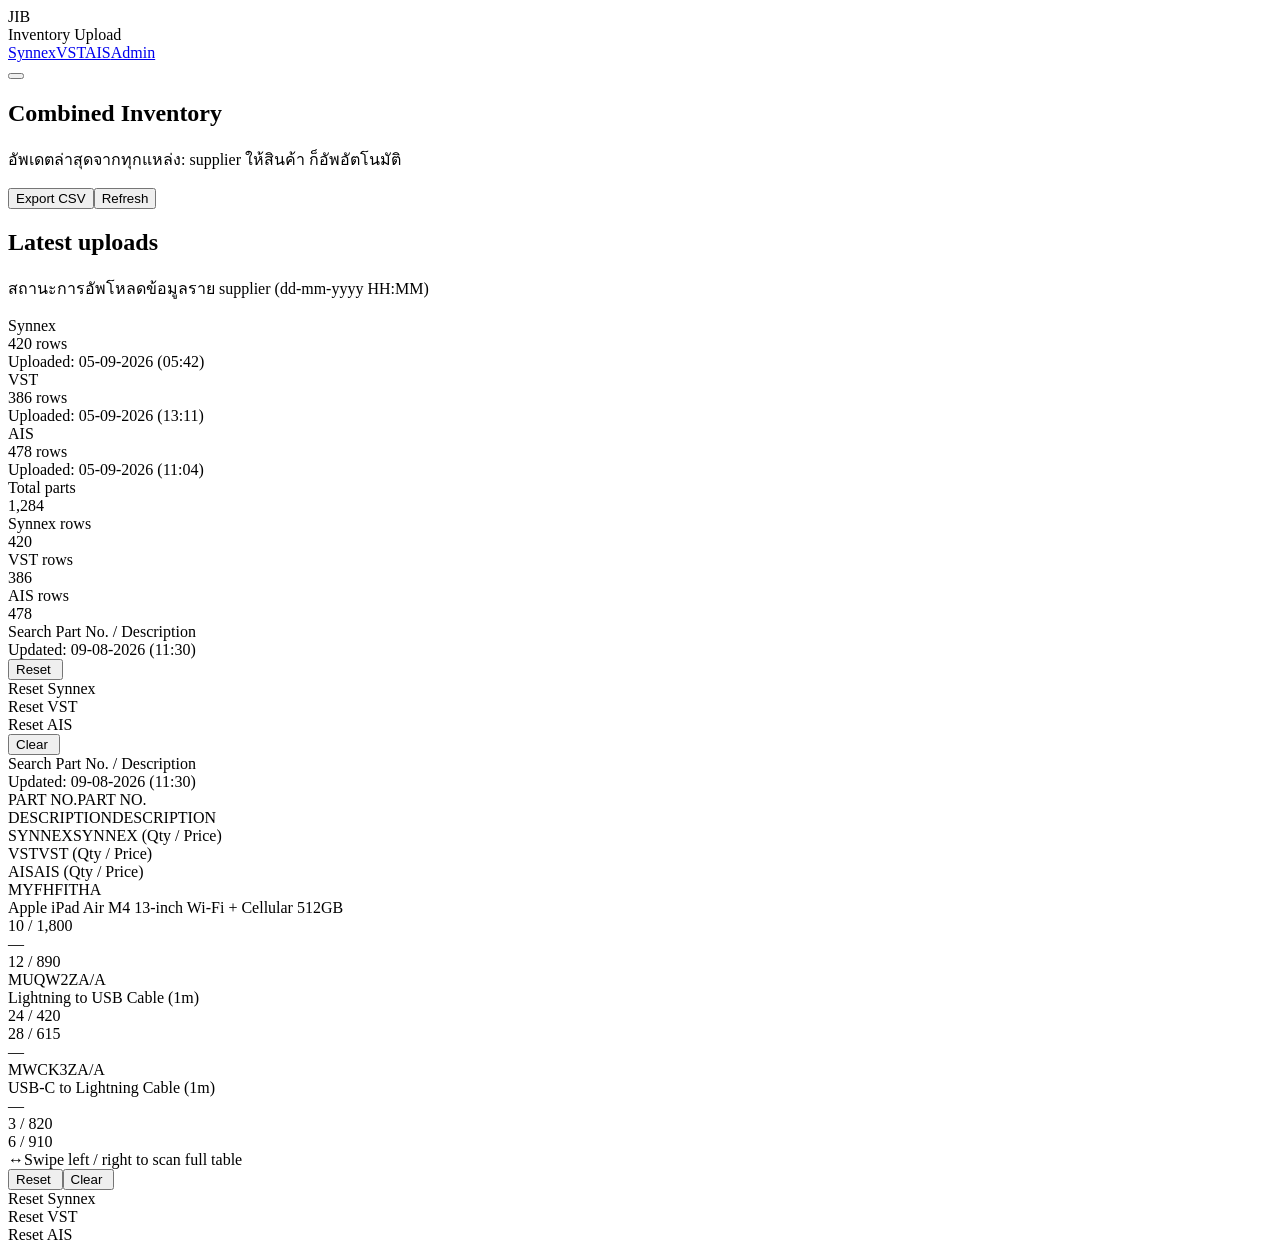
==== commit 75d53f83: "Fix GitHub Pages asset paths" ====
--- a/index.html
+++ b/index.html
@@ -1 +1 @@
-<!DOCTYPE html><html lang="th"><head><meta charSet="utf-8"/><meta name="viewport" content="width=device-width, initial-scale=1"/><link rel="preload" as="image" href="/figma-assets/download.svg"/><link rel="preload" as="image" href="/figma-assets/refresh-cw.svg"/><link rel="preload" as="image" href="/figma-assets/check-circle.svg"/><link rel="preload" as="image" href="/figma-assets/search.svg"/><link rel="preload" as="image" href="/figma-assets/ellipse.svg"/><link rel="preload" as="image" href="/figma-assets/chevron-down-blue.svg"/><link rel="preload" as="image" href="/figma-assets/chevron-down-white.svg"/><link rel="stylesheet" href="/_next/static/css/d5e7f5121b67c5db.css" data-precedence="next"/><link rel="preload" as="script" fetchPriority="low" href="/_next/static/chunks/webpack-c8441f2d519541e3.js"/><script src="/_next/static/chunks/fd9d1056-749e5812300142af.js" async=""></script><script src="/_next/static/chunks/117-7120839b35f2e3e3.js" async=""></script><script src="/_next/static/chunks/main-app-a22f0e51db01d872.js" async=""></script><title>JIB Inventory Upload</title><meta name="description" content="Supplier inventory dashboard for Synnex, VST and AIS."/><script src="/_next/static/chunks/polyfills-42372ed130431b0a.js" noModule=""></script></head><body><main class="min-h-screen bg-[#f4f5f7] pb-20"><header class="flex h-[64px] w-full items-center justify-between border-b border-[#e5e7eb] bg-white px-5 md:h-[68px] md:px-10"><div class="flex items-center gap-3 md:gap-4"><div class="flex h-7 w-10 items-start rounded-[9px] bg-[#111827] px-[10px] py-[6px] md:h-[33px] md:w-[50px] md:rounded-[12px] md:px-[14px] md:py-2"><span class="text-[13px] font-extrabold leading-none text-white md:text-[14px]">JIB</span></div><div class="text-[16px] font-bold leading-none text-[#111827] md:text-[18px]">Inventory Upload</div></div><nav class="hidden items-start gap-2 md:flex"><a href="#" class="flex h-8 items-center justify-center rounded-full px-[18px] text-[13px] leading-none border border-[#e5e7eb] bg-white font-medium text-[#4b5563]">Synnex</a><a href="#" class="flex h-8 items-center justify-center rounded-full px-[18px] text-[13px] leading-none border border-[#e5e7eb] bg-white font-medium text-[#4b5563]">VST</a><a href="#" class="flex h-8 items-center justify-center rounded-full px-[18px] text-[13px] leading-none border border-[#e5e7eb] bg-white font-medium text-[#4b5563]">AIS</a><a href="#" class="flex h-8 items-center justify-center rounded-full px-[18px] text-[13px] leading-none bg-[#111827] font-semibold text-white">Admin</a></nav><button aria-label="Open navigation" class="flex h-10 w-10 items-center justify-center rounded-full border border-[#e5e7eb] bg-white md:hidden" type="button"><span class="block h-[2px] w-5 rounded-full bg-[#111827] shadow-[0_6px_0_#111827,0_-6px_0_#111827]"></span></button></header><div class="flex w-full flex-col gap-6 px-4 py-6 md:gap-8 md:p-10"><section class="flex flex-col gap-4 md:flex-row md:items-center md:justify-between"><div class="flex max-w-[800px] flex-col gap-[6px]"><h1 class="text-[32px] font-bold leading-none text-[#111827]">Combined Inventory</h1><p class="text-[15px] font-normal leading-none text-[#4b5563]">อัพเดตล่าสุดจากทุกแหล่ง: supplier ให้สินค้า ก็อัพอัตโนมัติ</p></div><div class="grid grid-cols-2 gap-3 md:flex md:items-center"><button class="flex h-11 items-center justify-center gap-2 rounded-full px-5 text-[14px] font-semibold leading-none md:h-[37px] border border-[#06c] bg-transparent text-[#06c] w-full md:w-auto" type="button"><span class="relative inline-flex shrink-0 items-center justify-center" style="width:14px;height:14px"><img alt="" class="absolute inset-0 block h-full w-full max-w-none" src="/figma-assets/download.svg"/></span>Export CSV</button><button class="flex h-11 items-center justify-center gap-2 rounded-full px-5 text-[14px] font-semibold leading-none md:h-[37px] bg-[#06c] text-white w-full md:w-auto" type="button"><span class="relative inline-flex shrink-0 items-center justify-center" style="width:14px;height:14px"><img alt="" class="absolute inset-0 block h-full w-full max-w-none" src="/figma-assets/refresh-cw.svg"/></span>Refresh</button></div></section><section class="flex flex-col gap-6 md:flex-row md:items-start"><section class="flex flex-col gap-5 rounded-[24px] border border-[#e5e7eb] bg-white p-4 md:flex-1 md:p-6"><div class="flex flex-col gap-1"><h2 class="text-[18px] font-bold leading-none text-[#111827]">Latest uploads</h2><p class="text-[13px] font-normal leading-none text-[#9ca3af]">สถานะการอัพโหลดข้อมูลราย supplier (dd-mm-yyyy HH:MM)</p></div><div class="grid gap-3 md:grid-cols-3 md:gap-4"><article class="flex min-h-[111px] flex-col gap-3 rounded-[16px] border border-[#e5e7eb] bg-[#f9fafb] p-4 md:min-h-[128px] md:gap-4 md:p-5"><div class="flex w-full items-center justify-between"><span class="rounded-full bg-[#e8f2ff] px-3 py-1 text-[12px] font-bold leading-none text-[#06c]">Synnex</span><span class="relative inline-flex shrink-0 items-center justify-center" style="width:16px;height:16px"><img alt="" class="absolute inset-0 block h-full w-full max-w-none" src="/figma-assets/check-circle.svg"/></span></div><div class="flex flex-col gap-1"><div class="text-[22px] font-bold leading-none text-[#111827] md:text-[24px]">420 rows</div><div class="text-[13px] font-normal leading-none text-[#9ca3af]">Uploaded: 05-09-2026 (05:42)</div></div></article><article class="flex min-h-[111px] flex-col gap-3 rounded-[16px] border border-[#e5e7eb] bg-[#f9fafb] p-4 md:min-h-[128px] md:gap-4 md:p-5"><div class="flex w-full items-center justify-between"><span class="rounded-full bg-[#e8f2ff] px-3 py-1 text-[12px] font-bold leading-none text-[#06c]">VST</span><span class="relative inline-flex shrink-0 items-center justify-center" style="width:16px;height:16px"><img alt="" class="absolute inset-0 block h-full w-full max-w-none" src="/figma-assets/check-circle.svg"/></span></div><div class="flex flex-col gap-1"><div class="text-[22px] font-bold leading-none text-[#111827] md:text-[24px]">386 rows</div><div class="text-[13px] font-normal leading-none text-[#9ca3af]">Uploaded: 05-09-2026 (13:11)</div></div></article><article class="flex min-h-[111px] flex-col gap-3 rounded-[16px] border border-[#e5e7eb] bg-[#f9fafb] p-4 md:min-h-[128px] md:gap-4 md:p-5"><div class="flex w-full items-center justify-between"><span class="rounded-full bg-[#e8f2ff] px-3 py-1 text-[12px] font-bold leading-none text-[#06c]">AIS</span><span class="relative inline-flex shrink-0 items-center justify-center" style="width:16px;height:16px"><img alt="" class="absolute inset-0 block h-full w-full max-w-none" src="/figma-assets/check-circle.svg"/></span></div><div class="flex flex-col gap-1"><div class="text-[22px] font-bold leading-none text-[#111827] md:text-[24px]">478 rows</div><div class="text-[13px] font-normal leading-none text-[#9ca3af]">Uploaded: 05-09-2026 (11:04)</div></div></article></div></section><section class="grid grid-cols-2 gap-3 md:w-[420px] md:shrink-0 md:gap-4"><article class="flex h-[85px] flex-col items-start gap-2 rounded-[16px] border border-[#e5e7eb] bg-white p-4 md:h-[116px] md:gap-3 md:p-6"><div class="w-full text-[14px] font-medium leading-none text-[#4b5563]">Total parts</div><div class="w-full text-[28px] font-bold leading-none text-[#111827] md:text-[32px]">1,284</div></article><article class="flex h-[85px] flex-col items-start gap-2 rounded-[16px] border border-[#e5e7eb] bg-white p-4 md:h-[116px] md:gap-3 md:p-6"><div class="w-full text-[14px] font-medium leading-none text-[#4b5563]">Synnex rows</div><div class="w-full text-[28px] font-bold leading-none text-[#111827] md:text-[32px]">420</div></article><article class="flex h-[85px] flex-col items-start gap-2 rounded-[16px] border border-[#e5e7eb] bg-white p-4 md:h-[116px] md:gap-3 md:p-6"><div class="w-full text-[14px] font-medium leading-none text-[#4b5563]">VST rows</div><div class="w-full text-[28px] font-bold leading-none text-[#111827] md:text-[32px]">386</div></article><article class="flex h-[85px] flex-col items-start gap-2 rounded-[16px] border border-[#e5e7eb] bg-white p-4 md:h-[116px] md:gap-3 md:p-6"><div class="w-full text-[14px] font-medium leading-none text-[#4b5563]">AIS rows</div><div class="w-full text-[28px] font-bold leading-none text-[#111827] md:text-[32px]">478</div></article></section></section><section class="flex w-full flex-col gap-5 rounded-[24px] border border-[#e5e7eb] bg-white p-4 md:p-6"><div class="hidden w-full items-center justify-between md:flex"><div class="flex h-[37px] w-[400px] items-center gap-[10px] rounded-full border border-[#d1d5db] bg-[#f9fafb] px-4 py-[10px]"><span class="relative inline-flex shrink-0 items-center justify-center" style="width:16px;height:16px"><img alt="" class="absolute inset-0 block h-full w-full max-w-none" src="/figma-assets/search.svg"/></span><span class="min-w-0 flex-1 text-[14px] font-normal leading-none text-[#9ca3af]">Search Part No. / Description</span></div><div class="flex items-center gap-3"><div class="flex items-center gap-[6px]"><span class="relative inline-flex shrink-0 items-center justify-center" style="width:6px;height:6px"><img alt="" class="absolute inset-0 block h-full w-full max-w-none" src="/figma-assets/ellipse.svg"/></span><span class="whitespace-nowrap text-[13px] font-normal leading-none text-[#4b5563]">Updated: 09-08-2026 (11:30)</span></div><div class="flex items-start gap-3"><div class="flex flex-col items-start gap-2"><button class="flex h-9 items-center gap-2 rounded-full border border-[#06c] px-[18px] text-[13px] font-semibold leading-none text-[#06c]">Reset <span class="relative inline-flex shrink-0 items-center justify-center" style="width:16px;height:16px"><img alt="" class="absolute inset-0 block h-full w-full max-w-none" src="/figma-assets/chevron-down-blue.svg"/></span></button><div class="w-[220px] overflow-hidden rounded-[12px] border border-[#e5e7eb] bg-white shadow-[0_8px_24px_-8px_rgba(0,0,0,0.08)]"><div class="flex h-9 items-center px-3 text-[13px] font-semibold leading-none text-[#06c] ">Reset Synnex</div><div class="flex h-9 items-center px-3 text-[13px] font-semibold leading-none text-[#06c] border-t border-[#e5e7eb]">Reset VST</div><div class="flex h-9 items-center px-3 text-[13px] font-semibold leading-none text-[#06c] border-t border-[#e5e7eb]">Reset AIS</div></div></div><button class="flex h-9 items-center gap-2 rounded-full bg-[#06c] px-[18px] text-[13px] font-semibold leading-none text-white">Clear <span class="relative inline-flex shrink-0 items-center justify-center" style="width:16px;height:16px"><img alt="" class="absolute inset-0 block h-full w-full max-w-none" src="/figma-assets/chevron-down-white.svg"/></span></button></div></div></div><div class="flex flex-col gap-4 md:hidden"><div class="flex h-11 w-full items-center gap-[10px] rounded-full border border-[#d1d5db] bg-[#f9fafb] px-4"><span class="relative inline-flex shrink-0 items-center justify-center" style="width:16px;height:16px"><img alt="" class="absolute inset-0 block h-full w-full max-w-none" src="/figma-assets/search.svg"/></span><span class="min-w-0 flex-1 truncate text-[14px] font-normal leading-none text-[#9ca3af]">Search Part No. / Description</span></div><div class="flex items-center gap-[6px]"><span class="relative inline-flex shrink-0 items-center justify-center" style="width:6px;height:6px"><img alt="" class="absolute inset-0 block h-full w-full max-w-none" src="/figma-assets/ellipse.svg"/></span><span class="text-[13px] font-normal leading-none text-[#4b5563]">Updated: 09-08-2026 (11:30)</span></div></div><div class="scrollbar-soft overflow-x-auto rounded-[12px] border border-[#e5e7eb]"><div class="min-w-[640px] md:min-w-[1312px]"><div class="grid h-[37px] grid-cols-[120px_140px_100px_100px_100px] items-center gap-3 border-b border-[#e5e7eb] bg-[#f9fafb] px-4 md:h-12 md:grid-cols-[180px_minmax(0,1fr)_160px_160px_160px] md:gap-5 md:px-6"><div class="truncate text-[12px] font-semibold leading-none text-[#4b5563] md:text-[13px]  "><span class="md:hidden">PART NO.</span><span class="hidden md:inline">PART NO.</span></div><div class="truncate text-[12px] font-semibold leading-none text-[#4b5563] md:text-[13px]  "><span class="md:hidden">DESCRIPTION</span><span class="hidden md:inline">DESCRIPTION</span></div><div class="truncate text-[12px] font-semibold leading-none text-[#4b5563] md:text-[13px] text-right md:block"><span class="md:hidden">SYNNEX</span><span class="hidden md:inline">SYNNEX (Qty / Price)</span></div><div class="truncate text-[12px] font-semibold leading-none text-[#4b5563] md:text-[13px] text-right md:block"><span class="md:hidden">VST</span><span class="hidden md:inline">VST (Qty / Price)</span></div><div class="truncate text-[12px] font-semibold leading-none text-[#4b5563] md:text-[13px] text-right md:block"><span class="md:hidden">AIS</span><span class="hidden md:inline">AIS (Qty / Price)</span></div></div><div class="grid h-[39px] grid-cols-[120px_140px_100px_100px_100px] items-center gap-3 border-b border-[#e5e7eb] bg-white px-4 last:border-b-0 md:h-12 md:grid-cols-[180px_minmax(0,1fr)_160px_160px_160px] md:gap-5 md:px-6"><div class="truncate text-[13px] font-bold leading-none text-[#06c]">MYFHFITHA</div><div class="truncate text-[13px] font-normal leading-none text-[#111827]">Apple iPad Air M4 13-inch Wi-Fi + Cellular 512GB</div><div class="text-right text-[13px] text-[#111827]">10 / 1,800</div><div class="text-right text-[13px] text-[#9ca3af]">—</div><div class="text-right text-[13px] text-[#111827]">12 / 890</div></div><div class="grid h-[39px] grid-cols-[120px_140px_100px_100px_100px] items-center gap-3 border-b border-[#e5e7eb] bg-white px-4 last:border-b-0 md:h-12 md:grid-cols-[180px_minmax(0,1fr)_160px_160px_160px] md:gap-5 md:px-6"><div class="truncate text-[13px] font-bold leading-none text-[#06c]">MUQW2ZA/A</div><div class="truncate text-[13px] font-normal leading-none text-[#111827]">Lightning to USB Cable (1m)</div><div class="text-right text-[13px] text-[#111827]">24 / 420</div><div class="text-right text-[13px] text-[#111827]">28 / 615</div><div class="text-right text-[13px] text-[#9ca3af]">—</div></div><div class="grid h-[39px] grid-cols-[120px_140px_100px_100px_100px] items-center gap-3 border-b border-[#e5e7eb] bg-white px-4 last:border-b-0 md:h-12 md:grid-cols-[180px_minmax(0,1fr)_160px_160px_160px] md:gap-5 md:px-6"><div class="truncate text-[13px] font-bold leading-none text-[#06c]">MWCK3ZA/A</div><div class="truncate text-[13px] font-normal leading-none text-[#111827]">USB-C to Lightning Cable (1m)</div><div class="text-right text-[13px] text-[#9ca3af]">—</div><div class="text-right text-[13px] text-[#111827]">3 / 820</div><div class="text-right text-[13px] text-[#111827]">6 / 910</div></div></div></div><div class="flex items-center justify-center gap-2 text-[13px] font-normal leading-none text-[#4b5563] md:hidden"><span class="text-[15px]">↔</span>Swipe left / right to scan full table</div></section><section class="flex flex-col gap-2 md:hidden"><div class="grid grid-cols-2 gap-3"><button class="flex h-11 items-center justify-center gap-2 rounded-full border border-[#06c] text-[14px] font-semibold text-[#06c]">Reset <span class="relative inline-flex shrink-0 items-center justify-center" style="width:14px;height:14px"><img alt="" class="absolute inset-0 block h-full w-full max-w-none" src="/figma-assets/chevron-down-blue.svg"/></span></button><button class="flex h-11 items-center justify-center gap-2 rounded-full bg-[#06c] text-[14px] font-semibold text-white">Clear <span class="relative inline-flex shrink-0 items-center justify-center" style="width:14px;height:14px"><img alt="" class="absolute inset-0 block h-full w-full max-w-none" src="/figma-assets/chevron-down-white.svg"/></span></button></div><div class="overflow-hidden rounded-[12px] border border-[#e5e7eb] bg-white"><div class="flex h-[45px] items-center px-4 text-[14px] font-semibold leading-none text-[#06c] ">Reset Synnex</div><div class="flex h-[45px] items-center px-4 text-[14px] font-semibold leading-none text-[#06c] border-t border-[#e5e7eb]">Reset VST</div><div class="flex h-[45px] items-center px-4 text-[14px] font-semibold leading-none text-[#06c] border-t border-[#e5e7eb]">Reset AIS</div></div></section></div></main><script src="/_next/static/chunks/webpack-c8441f2d519541e3.js" async=""></script><script>(self.__next_f=self.__next_f||[]).push([0]);self.__next_f.push([2,null])</script><script>self.__next_f.push([1,"1:HL[\"/_next/static/css/d5e7f5121b67c5db.css\",\"style\"]\n"])</script><script>self.__next_f.push([1,"2:I[2846,[],\"\"]\n4:I[4707,[],\"\"]\n5:I[6423,[],\"\"]\n7:I[1060,[],\"\"]\n8:[]\n"])</script><script>self.__next_f.push([1,"0:[\"$\",\"$L2\",null,{\"buildId\":\"8vdyLpR6IMXHRqxIDZb40\",\"assetPrefix\":\"\",\"urlParts\":[\"\",\"\"],\"initialTree\":[\"\",{\"children\":[\"__PAGE__\",{}]},\"$undefined\",\"$undefined\",true],\"initialSeedData\":[\"\",{\"children\":[\"__PAGE__\",{},[[\"$L3\",[\"$\",\"main\",null,{\"className\":\"min-h-screen bg-[#f4f5f7] pb-20\",\"children\":[[\"$\",\"header\",null,{\"className\":\"flex h-[64px] w-full items-center justify-between border-b border-[#e5e7eb] bg-white px-5 md:h-[68px] md:px-10\",\"children\":[[\"$\",\"div\",null,{\"className\":\"flex items-center gap-3 md:gap-4\",\"children\":[[\"$\",\"div\",null,{\"className\":\"flex h-7 w-10 items-start rounded-[9px] bg-[#111827] px-[10px] py-[6px] md:h-[33px] md:w-[50px] md:rounded-[12px] md:px-[14px] md:py-2\",\"children\":[\"$\",\"span\",null,{\"className\":\"text-[13px] font-extrabold leading-none text-white md:text-[14px]\",\"children\":\"JIB\"}]}],[\"$\",\"div\",null,{\"className\":\"text-[16px] font-bold leading-none text-[#111827] md:text-[18px]\",\"children\":\"Inventory Upload\"}]]}],[\"$\",\"nav\",null,{\"className\":\"hidden items-start gap-2 md:flex\",\"children\":[[\"$\",\"a\",\"Synnex\",{\"href\":\"#\",\"className\":\"flex h-8 items-center justify-center rounded-full px-[18px] text-[13px] leading-none border border-[#e5e7eb] bg-white font-medium text-[#4b5563]\",\"children\":\"Synnex\"}],[\"$\",\"a\",\"VST\",{\"href\":\"#\",\"className\":\"flex h-8 items-center justify-center rounded-full px-[18px] text-[13px] leading-none border border-[#e5e7eb] bg-white font-medium text-[#4b5563]\",\"children\":\"VST\"}],[\"$\",\"a\",\"AIS\",{\"href\":\"#\",\"className\":\"flex h-8 items-center justify-center rounded-full px-[18px] text-[13px] leading-none border border-[#e5e7eb] bg-white font-medium text-[#4b5563]\",\"children\":\"AIS\"}],[\"$\",\"a\",\"Admin\",{\"href\":\"#\",\"className\":\"flex h-8 items-center justify-center rounded-full px-[18px] text-[13px] leading-none bg-[#111827] font-semibold text-white\",\"children\":\"Admin\"}]]}],[\"$\",\"button\",null,{\"aria-label\":\"Open navigation\",\"className\":\"flex h-10 w-10 items-center justify-center rounded-full border border-[#e5e7eb] bg-white md:hidden\",\"type\":\"button\",\"children\":[\"$\",\"span\",null,{\"className\":\"block h-[2px] w-5 rounded-full bg-[#111827] shadow-[0_6px_0_#111827,0_-6px_0_#111827]\"}]}]]}],[\"$\",\"div\",null,{\"className\":\"flex w-full flex-col gap-6 px-4 py-6 md:gap-8 md:p-10\",\"children\":[[\"$\",\"section\",null,{\"className\":\"flex flex-col gap-4 md:flex-row md:items-center md:justify-between\",\"children\":[[\"$\",\"div\",null,{\"className\":\"flex max-w-[800px] flex-col gap-[6px]\",\"children\":[[\"$\",\"h1\",null,{\"className\":\"text-[32px] font-bold leading-none text-[#111827]\",\"children\":\"Combined Inventory\"}],[\"$\",\"p\",null,{\"className\":\"text-[15px] font-normal leading-none text-[#4b5563]\",\"children\":\"อัพเดตล่าสุดจากทุกแหล่ง: supplier ให้สินค้า ก็อัพอัตโนมัติ\"}]]}],[\"$\",\"div\",null,{\"className\":\"grid grid-cols-2 gap-3 md:flex md:items-center\",\"children\":[[\"$\",\"button\",null,{\"className\":\"flex h-11 items-center justify-center gap-2 rounded-full px-5 text-[14px] font-semibold leading-none md:h-[37px] border border-[#06c] bg-transparent text-[#06c] w-full md:w-auto\",\"type\":\"button\",\"children\":[[\"$\",\"span\",null,{\"className\":\"relative inline-flex shrink-0 items-center justify-center\",\"style\":{\"width\":14,\"height\":14},\"children\":[\"$\",\"img\",null,{\"alt\":\"\",\"className\":\"absolute inset-0 block h-full w-full max-w-none\",\"src\":\"/figma-assets/download.svg\"}]}],\"Export CSV\"]}],[\"$\",\"button\",null,{\"className\":\"flex h-11 items-center justify-center gap-2 rounded-full px-5 text-[14px] font-semibold leading-none md:h-[37px] bg-[#06c] text-white w-full md:w-auto\",\"type\":\"button\",\"children\":[[\"$\",\"span\",null,{\"className\":\"relative inline-flex shrink-0 items-center justify-center\",\"style\":{\"width\":14,\"height\":14},\"children\":[\"$\",\"img\",null,{\"alt\":\"\",\"className\":\"absolute inset-0 block h-full w-full max-w-none\",\"src\":\"/figma-assets/refresh-cw.svg\"}]}],\"Refresh\"]}]]}]]}],[\"$\",\"section\",null,{\"className\":\"flex flex-col gap-6 md:flex-row md:items-start\",\"children\":[[\"$\",\"section\",null,{\"className\":\"flex flex-col gap-5 rounded-[24px] border border-[#e5e7eb] bg-white p-4 md:flex-1 md:p-6\",\"children\":[[\"$\",\"div\",null,{\"className\":\"flex flex-col gap-1\",\"children\":[[\"$\",\"h2\",null,{\"className\":\"text-[18px] font-bold leading-none text-[#111827]\",\"children\":\"Latest uploads\"}],[\"$\",\"p\",null,{\"className\":\"text-[13px] font-normal leading-none text-[#9ca3af]\",\"children\":\"สถานะการอัพโหลดข้อมูลราย supplier (dd-mm-yyyy HH:MM)\"}]]}],[\"$\",\"div\",null,{\"className\":\"grid gap-3 md:grid-cols-3 md:gap-4\",\"children\":[[\"$\",\"article\",\"Synnex\",{\"className\":\"flex min-h-[111px] flex-col gap-3 rounded-[16px] border border-[#e5e7eb] bg-[#f9fafb] p-4 md:min-h-[128px] md:gap-4 md:p-5\",\"children\":[[\"$\",\"div\",null,{\"className\":\"flex w-full items-center justify-between\",\"children\":[[\"$\",\"span\",null,{\"className\":\"rounded-full bg-[#e8f2ff] px-3 py-1 text-[12px] font-bold leading-none text-[#06c]\",\"children\":\"Synnex\"}],[\"$\",\"span\",null,{\"className\":\"relative inline-flex shrink-0 items-center justify-center\",\"style\":{\"width\":16,\"height\":16},\"children\":[\"$\",\"img\",null,{\"alt\":\"\",\"className\":\"absolute inset-0 block h-full w-full max-w-none\",\"src\":\"/figma-assets/check-circle.svg\"}]}]]}],[\"$\",\"div\",null,{\"className\":\"flex flex-col gap-1\",\"children\":[[\"$\",\"div\",null,{\"className\":\"text-[22px] font-bold leading-none text-[#111827] md:text-[24px]\",\"children\":\"420 rows\"}],[\"$\",\"div\",null,{\"className\":\"text-[13px] font-normal leading-none text-[#9ca3af]\",\"children\":\"Uploaded: 05-09-2026 (05:42)\"}]]}]]}],[\"$\",\"article\",\"VST\",{\"className\":\"flex min-h-[111px] flex-col gap-3 rounded-[16px] border border-[#e5e7eb] bg-[#f9fafb] p-4 md:min-h-[128px] md:gap-4 md:p-5\",\"children\":[[\"$\",\"div\",null,{\"className\":\"flex w-full items-center justify-between\",\"children\":[[\"$\",\"span\",null,{\"className\":\"rounded-full bg-[#e8f2ff] px-3 py-1 text-[12px] font-bold leading-none text-[#06c]\",\"children\":\"VST\"}],[\"$\",\"span\",null,{\"className\":\"relative inline-flex shrink-0 items-center justify-center\",\"style\":{\"width\":16,\"height\":16},\"children\":[\"$\",\"img\",null,{\"alt\":\"\",\"className\":\"absolute inset-0 block h-full w-full max-w-none\",\"src\":\"/figma-assets/check-circle.svg\"}]}]]}],[\"$\",\"div\",null,{\"className\":\"flex flex-col gap-1\",\"children\":[[\"$\",\"div\",null,{\"className\":\"text-[22px] font-bold leading-none text-[#111827] md:text-[24px]\",\"children\":\"386 rows\"}],[\"$\",\"div\",null,{\"className\":\"text-[13px] font-normal leading-none text-[#9ca3af]\",\"children\":\"Uploaded: 05-09-2026 (13:11)\"}]]}]]}],[\"$\",\"article\",\"AIS\",{\"className\":\"flex min-h-[111px] flex-col gap-3 rounded-[16px] border border-[#e5e7eb] bg-[#f9fafb] p-4 md:min-h-[128px] md:gap-4 md:p-5\",\"children\":[[\"$\",\"div\",null,{\"className\":\"flex w-full items-center justify-between\",\"children\":[[\"$\",\"span\",null,{\"className\":\"rounded-full bg-[#e8f2ff] px-3 py-1 text-[12px] font-bold leading-none text-[#06c]\",\"children\":\"AIS\"}],[\"$\",\"span\",null,{\"className\":\"relative inline-flex shrink-0 items-center justify-center\",\"style\":{\"width\":16,\"height\":16},\"children\":[\"$\",\"img\",null,{\"alt\":\"\",\"className\":\"absolute inset-0 block h-full w-full max-w-none\",\"src\":\"/figma-assets/check-circle.svg\"}]}]]}],[\"$\",\"div\",null,{\"className\":\"flex flex-col gap-1\",\"children\":[[\"$\",\"div\",null,{\"className\":\"text-[22px] font-bold leading-none text-[#111827] md:text-[24px]\",\"children\":\"478 rows\"}],[\"$\",\"div\",null,{\"className\":\"text-[13px] font-normal leading-none text-[#9ca3af]\",\"children\":\"Uploaded: 05-09-2026 (11:04)\"}]]}]]}]]}]]}],[\"$\",\"section\",null,{\"className\":\"grid grid-cols-2 gap-3 md:w-[420px] md:shrink-0 md:gap-4\",\"children\":[[\"$\",\"article\",\"Total parts\",{\"className\":\"flex h-[85px] flex-col items-start gap-2 rounded-[16px] border border-[#e5e7eb] bg-white p-4 md:h-[116px] md:gap-3 md:p-6\",\"children\":[[\"$\",\"div\",null,{\"className\":\"w-full text-[14px] font-medium leading-none text-[#4b5563]\",\"children\":\"Total parts\"}],[\"$\",\"div\",null,{\"className\":\"w-full text-[28px] font-bold leading-none text-[#111827] md:text-[32px]\",\"children\":\"1,284\"}]]}],[\"$\",\"article\",\"Synnex rows\",{\"className\":\"flex h-[85px] flex-col items-start gap-2 rounded-[16px] border border-[#e5e7eb] bg-white p-4 md:h-[116px] md:gap-3 md:p-6\",\"children\":[[\"$\",\"div\",null,{\"className\":\"w-full text-[14px] font-medium leading-none text-[#4b5563]\",\"children\":\"Synnex rows\"}],[\"$\",\"div\",null,{\"className\":\"w-full text-[28px] font-bold leading-none text-[#111827] md:text-[32px]\",\"children\":\"420\"}]]}],[\"$\",\"article\",\"VST rows\",{\"className\":\"flex h-[85px] flex-col items-start gap-2 rounded-[16px] border border-[#e5e7eb] bg-white p-4 md:h-[116px] md:gap-3 md:p-6\",\"children\":[[\"$\",\"div\",null,{\"className\":\"w-full text-[14px] font-medium leading-none text-[#4b5563]\",\"children\":\"VST rows\"}],[\"$\",\"div\",null,{\"className\":\"w-full text-[28px] font-bold leading-none text-[#111827] md:text-[32px]\",\"children\":\"386\"}]]}],[\"$\",\"article\",\"AIS rows\",{\"className\":\"flex h-[85px] flex-col items-start gap-2 rounded-[16px] border border-[#e5e7eb] bg-white p-4 md:h-[116px] md:gap-3 md:p-6\",\"children\":[[\"$\",\"div\",null,{\"className\":\"w-full text-[14px] font-medium leading-none text-[#4b5563]\",\"children\":\"AIS rows\"}],[\"$\",\"div\",null,{\"className\":\"w-full text-[28px] font-bold leading-none text-[#111827] md:text-[32px]\",\"children\":\"478\"}]]}]]}]]}],[\"$\",\"section\",null,{\"className\":\"flex w-full flex-col gap-5 rounded-[24px] border border-[#e5e7eb] bg-white p-4 md:p-6\",\"children\":[[\"$\",\"div\",null,{\"className\":\"hidden w-full items-center justify-between md:flex\",\"children\":[[\"$\",\"div\",null,{\"className\":\"flex h-[37px] w-[400px] items-center gap-[10px] rounded-full border border-[#d1d5db] bg-[#f9fafb] px-4 py-[10px]\",\"children\":[[\"$\",\"span\",null,{\"className\":\"relative inline-flex shrink-0 items-center justify-center\",\"style\":{\"width\":16,\"height\":16},\"children\":[\"$\",\"img\",null,{\"alt\":\"\",\"className\":\"absolute inset-0 block h-full w-full max-w-none\",\"src\":\"/figma-assets/search.svg\"}]}],[\"$\",\"span\",null,{\"className\":\"min-w-0 flex-1 text-[14px] font-normal leading-none text-[#9ca3af]\",\"children\":\"Search Part No. / Description\"}]]}],[\"$\",\"div\",null,{\"className\":\"flex items-center gap-3\",\"children\":[[\"$\",\"div\",null,{\"className\":\"flex items-center gap-[6px]\",\"children\":[[\"$\",\"span\",null,{\"className\":\"relative inline-flex shrink-0 items-center justify-center\",\"style\":{\"width\":6,\"height\":6},\"children\":[\"$\",\"img\",null,{\"alt\":\"\",\"className\":\"absolute inset-0 block h-full w-full max-w-none\",\"src\":\"/figma-assets/ellipse.svg\"}]}],[\"$\",\"span\",null,{\"className\":\"whitespace-nowrap text-[13px] font-normal leading-none text-[#4b5563]\",\"children\":\"Updated: 09-08-2026 (11:30)\"}]]}],[\"$\",\"div\",null,{\"className\":\"flex items-start gap-3\",\"children\":[[\"$\",\"div\",null,{\"className\":\"flex flex-col items-start gap-2\",\"children\":[[\"$\",\"button\",null,{\"className\":\"flex h-9 items-center gap-2 rounded-full border border-[#06c] px-[18px] text-[13px] font-semibold leading-none text-[#06c]\",\"children\":[\"Reset \",[\"$\",\"span\",null,{\"className\":\"relative inline-flex shrink-0 items-center justify-center\",\"style\":{\"width\":16,\"height\":16},\"children\":[\"$\",\"img\",null,{\"alt\":\"\",\"className\":\"absolute inset-0 block h-full w-full max-w-none\",\"src\":\"/figma-assets/chevron-down-blue.svg\"}]}]]}],[\"$\",\"div\",null,{\"className\":\"w-[220px] overflow-hidden rounded-[12px] border border-[#e5e7eb] bg-white shadow-[0_8px_24px_-8px_rgba(0,0,0,0.08)]\",\"children\":[[\"$\",\"div\",\"Reset Synnex\",{\"className\":\"flex h-9 items-center px-3 text-[13px] font-semibold leading-none text-[#06c] \",\"children\":\"Reset Synnex\"}],[\"$\",\"div\",\"Reset VST\",{\"className\":\"flex h-9 items-center px-3 text-[13px] font-semibold leading-none text-[#06c] border-t border-[#e5e7eb]\",\"children\":\"Reset VST\"}],[\"$\",\"div\",\"Reset AIS\",{\"className\":\"flex h-9 items-center px-3 text-[13px] font-semibold leading-none text-[#06c] border-t border-[#e5e7eb]\",\"children\":\"Reset AIS\"}]]}]]}],[\"$\",\"button\",null,{\"className\":\"flex h-9 items-center gap-2 rounded-full bg-[#06c] px-[18px] text-[13px] font-semibold leading-none text-white\",\"children\":[\"Clear \",[\"$\",\"span\",null,{\"className\":\"relative inline-flex shrink-0 items-center justify-center\",\"style\":{\"width\":16,\"height\":16},\"children\":[\"$\",\"img\",null,{\"alt\":\"\",\"className\":\"absolute inset-0 block h-full w-full max-w-none\",\"src\":\"/figma-assets/chevron-down-white.svg\"}]}]]}]]}]]}]]}],[\"$\",\"div\",null,{\"className\":\"flex flex-col gap-4 md:hidden\",\"children\":[[\"$\",\"div\",null,{\"className\":\"flex h-11 w-full items-center gap-[10px] rounded-full border border-[#d1d5db] bg-[#f9fafb] px-4\",\"children\":[[\"$\",\"span\",null,{\"className\":\"relative inline-flex shrink-0 items-center justify-center\",\"style\":{\"width\":16,\"height\":16},\"children\":[\"$\",\"img\",null,{\"alt\":\"\",\"className\":\"absolute inset-0 block h-full w-full max-w-none\",\"src\":\"/figma-assets/search.svg\"}]}],[\"$\",\"span\",null,{\"className\":\"min-w-0 flex-1 truncate text-[14px] font-normal leading-none text-[#9ca3af]\",\"children\":\"Search Part No. / Description\"}]]}],[\"$\",\"div\",null,{\"className\":\"flex items-center gap-[6px]\",\"children\":[[\"$\",\"span\",null,{\"className\":\"relative inline-flex shrink-0 items-center justify-center\",\"style\":{\"width\":6,\"height\":6},\"children\":[\"$\",\"img\",null,{\"alt\":\"\",\"className\":\"absolute inset-0 block h-full w-full max-w-none\",\"src\":\"/figma-assets/ellipse.svg\"}]}],[\"$\",\"span\",null,{\"className\":\"text-[13px] font-normal leading-none text-[#4b5563]\",\"children\":\"Updated: 09-08-2026 (11:30)\"}]]}]]}],[\"$\",\"div\",null,{\"className\":\"scrollbar-soft overflow-x-auto rounded-[12px] border border-[#e5e7eb]\",\"children\":[\"$\",\"div\",null,{\"className\":\"min-w-[640px] md:min-w-[1312px]\",\"children\":[[\"$\",\"div\",null,{\"className\":\"grid h-[37px] grid-cols-[120px_140px_100px_100px_100px] items-center gap-3 border-b border-[#e5e7eb] bg-[#f9fafb] px-4 md:h-12 md:grid-cols-[180px_minmax(0,1fr)_160px_160px_160px] md:gap-5 md:px-6\",\"children\":[[\"$\",\"div\",\"PART NO.\",{\"className\":\"truncate text-[12px] font-semibold leading-none text-[#4b5563] md:text-[13px]  \",\"children\":[[\"$\",\"span\",null,{\"className\":\"md:hidden\",\"children\":\"PART NO.\"}],[\"$\",\"span\",null,{\"className\":\"hidden md:inline\",\"children\":\"PART NO.\"}]]}],[\"$\",\"div\",\"DESCRIPTION\",{\"className\":\"truncate text-[12px] font-semibold leading-none text-[#4b5563] md:text-[13px]  \",\"children\":[[\"$\",\"span\",null,{\"className\":\"md:hidden\",\"children\":\"DESCRIPTION\"}],[\"$\",\"span\",null,{\"className\":\"hidden md:inline\",\"children\":\"DESCRIPTION\"}]]}],[\"$\",\"div\",\"SYNNEX (Qty / Price)\",{\"className\":\"truncate text-[12px] font-semibold leading-none text-[#4b5563] md:text-[13px] text-right md:block\",\"children\":[[\"$\",\"span\",null,{\"className\":\"md:hidden\",\"children\":\"SYNNEX\"}],[\"$\",\"span\",null,{\"className\":\"hidden md:inline\",\"children\":\"SYNNEX (Qty / Price)\"}]]}],[\"$\",\"div\",\"VST (Qty / Price)\",{\"className\":\"truncate text-[12px] font-semibold leading-none text-[#4b5563] md:text-[13px] text-right md:block\",\"children\":[[\"$\",\"span\",null,{\"className\":\"md:hidden\",\"children\":\"VST\"}],[\"$\",\"span\",null,{\"className\":\"hidden md:inline\",\"children\":\"VST (Qty / Price)\"}]]}],[\"$\",\"div\",\"AIS (Qty / Price)\",{\"className\":\"truncate text-[12px] font-semibold leading-none text-[#4b5563] md:text-[13px] text-right md:block\",\"children\":[[\"$\",\"span\",null,{\"className\":\"md:hidden\",\"children\":\"AIS\"}],[\"$\",\"span\",null,{\"className\":\"hidden md:inline\",\"children\":\"AIS (Qty / Price)\"}]]}]]}],[[\"$\",\"div\",\"MYFHFITHA\",{\"className\":\"grid h-[39px] grid-cols-[120px_140px_100px_100px_100px] items-center gap-3 border-b border-[#e5e7eb] bg-white px-4 last:border-b-0 md:h-12 md:grid-cols-[180px_minmax(0,1fr)_160px_160px_160px] md:gap-5 md:px-6\",\"children\":[[\"$\",\"div\",null,{\"className\":\"truncate text-[13px] font-bold leading-none text-[#06c]\",\"children\":\"MYFHFITHA\"}],[\"$\",\"div\",null,{\"className\":\"truncate text-[13px] font-normal leading-none text-[#111827]\",\"children\":\"Apple iPad Air M4 13-inch Wi-Fi + Cellular 512GB\"}],[\"$\",\"div\",null,{\"className\":\"text-right text-[13px] text-[#111827]\",\"children\":\"10 / 1,800\"}],[\"$\",\"div\",null,{\"className\":\"text-right text-[13px] text-[#9ca3af]\",\"children\":\"—\"}],[\"$\",\"div\",null,{\"className\":\"text-right text-[13px] text-[#111827]\",\"children\":\"12 / 890\"}]]}],[\"$\",\"div\",\"MUQW2ZA/A\",{\"className\":\"grid h-[39px] grid-cols-[120px_140px_100px_100px_100px] items-center gap-3 border-b border-[#e5e7eb] bg-white px-4 last:border-b-0 md:h-12 md:grid-cols-[180px_minmax(0,1fr)_160px_160px_160px] md:gap-5 md:px-6\",\"children\":[[\"$\",\"div\",null,{\"className\":\"truncate text-[13px] font-bold leading-none text-[#06c]\",\"children\":\"MUQW2ZA/A\"}],[\"$\",\"div\",null,{\"className\":\"truncate text-[13px] font-normal leading-none text-[#111827]\",\"children\":\"Lightning to USB Cable (1m)\"}],[\"$\",\"div\",null,{\"className\":\"text-right text-[13px] text-[#111827]\",\"children\":\"24 / 420\"}],[\"$\",\"div\",null,{\"className\":\"text-right text-[13px] text-[#111827]\",\"children\":\"28 / 615\"}],[\"$\",\"div\",null,{\"className\":\"text-right text-[13px] text-[#9ca3af]\",\"children\":\"—\"}]]}],[\"$\",\"div\",\"MWCK3ZA/A\",{\"className\":\"grid h-[39px] grid-cols-[120px_140px_100px_100px_100px] items-center gap-3 border-b border-[#e5e7eb] bg-white px-4 last:border-b-0 md:h-12 md:grid-cols-[180px_minmax(0,1fr)_160px_160px_160px] md:gap-5 md:px-6\",\"children\":[[\"$\",\"div\",null,{\"className\":\"truncate text-[13px] font-bold leading-none text-[#06c]\",\"children\":\"MWCK3ZA/A\"}],[\"$\",\"div\",null,{\"className\":\"truncate text-[13px] font-normal leading-none text-[#111827]\",\"children\":\"USB-C to Lightning Cable (1m)\"}],[\"$\",\"div\",null,{\"className\":\"text-right text-[13px] text-[#9ca3af]\",\"children\":\"—\"}],[\"$\",\"div\",null,{\"className\":\"text-right text-[13px] text-[#111827]\",\"children\":\"3 / 820\"}],[\"$\",\"div\",null,{\"className\":\"text-right text-[13px] text-[#111827]\",\"children\":\"6 / 910\"}]]}]]]}]}],[\"$\",\"div\",null,{\"className\":\"flex items-center justify-center gap-2 text-[13px] font-normal leading-none text-[#4b5563] md:hidden\",\"children\":[[\"$\",\"span\",null,{\"className\":\"text-[15px]\",\"children\":\"↔\"}],\"Swipe left / right to scan full table\"]}]]}],[\"$\",\"section\",null,{\"className\":\"flex flex-col gap-2 md:hidden\",\"children\":[[\"$\",\"div\",null,{\"className\":\"grid grid-cols-2 gap-3\",\"children\":[[\"$\",\"button\",null,{\"className\":\"flex h-11 items-center justify-center gap-2 rounded-full border border-[#06c] text-[14px] font-semibold text-[#06c]\",\"children\":[\"Reset \",[\"$\",\"span\",null,{\"className\":\"relative inline-flex shrink-0 items-center justify-center\",\"style\":{\"width\":14,\"height\":14},\"children\":[\"$\",\"img\",null,{\"alt\":\"\",\"className\":\"absolute inset-0 block h-full w-full max-w-none\",\"src\":\"/figma-assets/chevron-down-blue.svg\"}]}]]}],[\"$\",\"button\",null,{\"className\":\"flex h-11 items-center justify-center gap-2 rounded-full bg-[#06c] text-[14px] font-semibold text-white\",\"children\":[\"Clear \",[\"$\",\"span\",null,{\"className\":\"relative inline-flex shrink-0 items-center justify-center\",\"style\":{\"width\":14,\"height\":14},\"children\":[\"$\",\"img\",null,{\"alt\":\"\",\"className\":\"absolute inset-0 block h-full w-full max-w-none\",\"src\":\"/figma-assets/chevron-down-white.svg\"}]}]]}]]}],[\"$\",\"div\",null,{\"className\":\"overflow-hidden rounded-[12px] border border-[#e5e7eb] bg-white\",\"children\":[[\"$\",\"div\",\"Reset Synnex\",{\"className\":\"flex h-[45px] items-center px-4 text-[14px] font-semibold leading-none text-[#06c] \",\"children\":\"Reset Synnex\"}],[\"$\",\"div\",\"Reset VST\",{\"className\":\"flex h-[45px] items-center px-4 text-[14px] font-semibold leading-none text-[#06c] border-t border-[#e5e7eb]\",\"children\":\"Reset VST\"}],[\"$\",\"div\",\"Reset AIS\",{\"className\":\"flex h-[45px] items-center px-4 text-[14px] font-semibold leading-none text-[#06c] border-t border-[#e5e7eb]\",\"children\":\"Reset AIS\"}]]}]]}]]}]]}],null],null],null]},[[[[\"$\",\"link\",\"0\",{\"rel\":\"stylesheet\",\"href\":\"/_next/static/css/d5e7f5121b67c5db.css\",\"precedence\":\"next\",\"crossOrigin\":\"$undefined\"}]],[\"$\",\"html\",null,{\"lang\":\"th\",\"children\":[\"$\",\"body\",null,{\"children\":[\"$\",\"$L4\",null,{\"parallelRouterKey\":\"children\",\"segmentPath\":[\"children\"],\"error\":\"$undefined\",\"errorStyles\":\"$undefined\",\"errorScripts\":\"$undefined\",\"template\":[\"$\",\"$L5\",null,{}],\"templateStyles\":\"$undefined\",\"templateScripts\":\"$undefined\",\"notFound\":[[\"$\",\"title\",null,{\"children\":\"404: This page could not be found.\"}],[\"$\",\"div\",null,{\"style\":{\"fontFamily\":\"system-ui,\\\"Segoe UI\\\",Roboto,Helvetica,Arial,sans-serif,\\\"Apple Color Emoji\\\",\\\"Segoe UI Emoji\\\"\",\"height\":\"100vh\",\"textAlign\":\"center\",\"display\":\"flex\",\"flexDirection\":\"column\",\"alignItems\":\"center\",\"justifyContent\":\"center\"},\"children\":[\"$\",\"div\",null,{\"children\":[[\"$\",\"style\",null,{\"dangerouslySetInnerHTML\":{\"__html\":\"body{color:#000;background:#fff;margin:0}.next-error-h1{border-right:1px solid rgba(0,0,0,.3)}@media (prefers-color-scheme:dark){body{color:#fff;background:#000}.next-error-h1{border-right:1px solid rgba(255,255,255,.3)}}\"}}],[\"$\",\"h1\",null,{\"className\":\"next-error-h1\",\"style\":{\"display\":\"inline-block\",\"margin\":\"0 20px 0 0\",\"padding\":\"0 23px 0 0\",\"fontSize\":24,\"fontWeight\":500,\"verticalAlign\":\"top\",\"lineHeight\":\"49px\"},\"children\":\"404\"}],[\"$\",\"div\",null,{\"style\":{\"display\":\"inline-block\"},\"children\":[\"$\",\"h2\",null,{\"style\":{\"fontSize\":14,\"fontWeight\":400,\"lineHeight\":\"49px\",\"margin\":0},\"children\":\"This page could not be found.\"}]}]]}]}]],\"notFoundStyles\":[]}]}]}]],null],null],\"couldBeIntercepted\":false,\"initialHead\":[null,\"$L6\"],\"globalErrorComponent\":\"$7\",\"missingSlots\":\"$W8\"}]\n"])</script><script>self.__next_f.push([1,"6:[[\"$\",\"meta\",\"0\",{\"name\":\"viewport\",\"content\":\"width=device-width, initial-scale=1\"}],[\"$\",\"meta\",\"1\",{\"charSet\":\"utf-8\"}],[\"$\",\"title\",\"2\",{\"children\":\"JIB Inventory Upload\"}],[\"$\",\"meta\",\"3\",{\"name\":\"description\",\"content\":\"Supplier inventory dashboard for Synnex, VST and AIS.\"}]]\n3:null\n"])</script></body></html>+<!DOCTYPE html><html lang="th"><head><meta charSet="utf-8"/><meta name="viewport" content="width=device-width, initial-scale=1"/><link rel="preload" as="image" href="/inventory-upload/figma-assets/download.svg"/><link rel="preload" as="image" href="/inventory-upload/figma-assets/refresh-cw.svg"/><link rel="preload" as="image" href="/inventory-upload/figma-assets/check-circle.svg"/><link rel="preload" as="image" href="/inventory-upload/figma-assets/search.svg"/><link rel="preload" as="image" href="/inventory-upload/figma-assets/ellipse.svg"/><link rel="preload" as="image" href="/inventory-upload/figma-assets/chevron-down-blue.svg"/><link rel="preload" as="image" href="/inventory-upload/figma-assets/chevron-down-white.svg"/><link rel="stylesheet" href="/inventory-upload/_next/static/css/d5e7f5121b67c5db.css" data-precedence="next"/><link rel="preload" as="script" fetchPriority="low" href="/inventory-upload/_next/static/chunks/webpack-45e5be939ad7f51c.js"/><script src="/inventory-upload/_next/static/chunks/fd9d1056-749e5812300142af.js" async=""></script><script src="/inventory-upload/_next/static/chunks/117-1eee48c4cdc0fe86.js" async=""></script><script src="/inventory-upload/_next/static/chunks/main-app-a22f0e51db01d872.js" async=""></script><title>JIB Inventory Upload</title><meta name="description" content="Supplier inventory dashboard for Synnex, VST and AIS."/><script src="/inventory-upload/_next/static/chunks/polyfills-42372ed130431b0a.js" noModule=""></script></head><body><main class="min-h-screen bg-[#f4f5f7] pb-20"><header class="flex h-[64px] w-full items-center justify-between border-b border-[#e5e7eb] bg-white px-5 md:h-[68px] md:px-10"><div class="flex items-center gap-3 md:gap-4"><div class="flex h-7 w-10 items-start rounded-[9px] bg-[#111827] px-[10px] py-[6px] md:h-[33px] md:w-[50px] md:rounded-[12px] md:px-[14px] md:py-2"><span class="text-[13px] font-extrabold leading-none text-white md:text-[14px]">JIB</span></div><div class="text-[16px] font-bold leading-none text-[#111827] md:text-[18px]">Inventory Upload</div></div><nav class="hidden items-start gap-2 md:flex"><a href="#" class="flex h-8 items-center justify-center rounded-full px-[18px] text-[13px] leading-none border border-[#e5e7eb] bg-white font-medium text-[#4b5563]">Synnex</a><a href="#" class="flex h-8 items-center justify-center rounded-full px-[18px] text-[13px] leading-none border border-[#e5e7eb] bg-white font-medium text-[#4b5563]">VST</a><a href="#" class="flex h-8 items-center justify-center rounded-full px-[18px] text-[13px] leading-none border border-[#e5e7eb] bg-white font-medium text-[#4b5563]">AIS</a><a href="#" class="flex h-8 items-center justify-center rounded-full px-[18px] text-[13px] leading-none bg-[#111827] font-semibold text-white">Admin</a></nav><button aria-label="Open navigation" class="flex h-10 w-10 items-center justify-center rounded-full border border-[#e5e7eb] bg-white md:hidden" type="button"><span class="block h-[2px] w-5 rounded-full bg-[#111827] shadow-[0_6px_0_#111827,0_-6px_0_#111827]"></span></button></header><div class="flex w-full flex-col gap-6 px-4 py-6 md:gap-8 md:p-10"><section class="flex flex-col gap-4 md:flex-row md:items-center md:justify-between"><div class="flex max-w-[800px] flex-col gap-[6px]"><h1 class="text-[32px] font-bold leading-none text-[#111827]">Combined Inventory</h1><p class="text-[15px] font-normal leading-none text-[#4b5563]">อัพเดตล่าสุดจากทุกแหล่ง: supplier ให้สินค้า ก็อัพอัตโนมัติ</p></div><div class="grid grid-cols-2 gap-3 md:flex md:items-center"><button class="flex h-11 items-center justify-center gap-2 rounded-full px-5 text-[14px] font-semibold leading-none md:h-[37px] border border-[#06c] bg-transparent text-[#06c] w-full md:w-auto" type="button"><span class="relative inline-flex shrink-0 items-center justify-center" style="width:14px;height:14px"><img alt="" class="absolute inset-0 block h-full w-full max-w-none" src="/inventory-upload/figma-assets/download.svg"/></span>Export CSV</button><button class="flex h-11 items-center justify-center gap-2 rounded-full px-5 text-[14px] font-semibold leading-none md:h-[37px] bg-[#06c] text-white w-full md:w-auto" type="button"><span class="relative inline-flex shrink-0 items-center justify-center" style="width:14px;height:14px"><img alt="" class="absolute inset-0 block h-full w-full max-w-none" src="/inventory-upload/figma-assets/refresh-cw.svg"/></span>Refresh</button></div></section><section class="flex flex-col gap-6 md:flex-row md:items-start"><section class="flex flex-col gap-5 rounded-[24px] border border-[#e5e7eb] bg-white p-4 md:flex-1 md:p-6"><div class="flex flex-col gap-1"><h2 class="text-[18px] font-bold leading-none text-[#111827]">Latest uploads</h2><p class="text-[13px] font-normal leading-none text-[#9ca3af]">สถานะการอัพโหลดข้อมูลราย supplier (dd-mm-yyyy HH:MM)</p></div><div class="grid gap-3 md:grid-cols-3 md:gap-4"><article class="flex min-h-[111px] flex-col gap-3 rounded-[16px] border border-[#e5e7eb] bg-[#f9fafb] p-4 md:min-h-[128px] md:gap-4 md:p-5"><div class="flex w-full items-center justify-between"><span class="rounded-full bg-[#e8f2ff] px-3 py-1 text-[12px] font-bold leading-none text-[#06c]">Synnex</span><span class="relative inline-flex shrink-0 items-center justify-center" style="width:16px;height:16px"><img alt="" class="absolute inset-0 block h-full w-full max-w-none" src="/inventory-upload/figma-assets/check-circle.svg"/></span></div><div class="flex flex-col gap-1"><div class="text-[22px] font-bold leading-none text-[#111827] md:text-[24px]">420 rows</div><div class="text-[13px] font-normal leading-none text-[#9ca3af]">Uploaded: 05-09-2026 (05:42)</div></div></article><article class="flex min-h-[111px] flex-col gap-3 rounded-[16px] border border-[#e5e7eb] bg-[#f9fafb] p-4 md:min-h-[128px] md:gap-4 md:p-5"><div class="flex w-full items-center justify-between"><span class="rounded-full bg-[#e8f2ff] px-3 py-1 text-[12px] font-bold leading-none text-[#06c]">VST</span><span class="relative inline-flex shrink-0 items-center justify-center" style="width:16px;height:16px"><img alt="" class="absolute inset-0 block h-full w-full max-w-none" src="/inventory-upload/figma-assets/check-circle.svg"/></span></div><div class="flex flex-col gap-1"><div class="text-[22px] font-bold leading-none text-[#111827] md:text-[24px]">386 rows</div><div class="text-[13px] font-normal leading-none text-[#9ca3af]">Uploaded: 05-09-2026 (13:11)</div></div></article><article class="flex min-h-[111px] flex-col gap-3 rounded-[16px] border border-[#e5e7eb] bg-[#f9fafb] p-4 md:min-h-[128px] md:gap-4 md:p-5"><div class="flex w-full items-center justify-between"><span class="rounded-full bg-[#e8f2ff] px-3 py-1 text-[12px] font-bold leading-none text-[#06c]">AIS</span><span class="relative inline-flex shrink-0 items-center justify-center" style="width:16px;height:16px"><img alt="" class="absolute inset-0 block h-full w-full max-w-none" src="/inventory-upload/figma-assets/check-circle.svg"/></span></div><div class="flex flex-col gap-1"><div class="text-[22px] font-bold leading-none text-[#111827] md:text-[24px]">478 rows</div><div class="text-[13px] font-normal leading-none text-[#9ca3af]">Uploaded: 05-09-2026 (11:04)</div></div></article></div></section><section class="grid grid-cols-2 gap-3 md:w-[420px] md:shrink-0 md:gap-4"><article class="flex h-[85px] flex-col items-start gap-2 rounded-[16px] border border-[#e5e7eb] bg-white p-4 md:h-[116px] md:gap-3 md:p-6"><div class="w-full text-[14px] font-medium leading-none text-[#4b5563]">Total parts</div><div class="w-full text-[28px] font-bold leading-none text-[#111827] md:text-[32px]">1,284</div></article><article class="flex h-[85px] flex-col items-start gap-2 rounded-[16px] border border-[#e5e7eb] bg-white p-4 md:h-[116px] md:gap-3 md:p-6"><div class="w-full text-[14px] font-medium leading-none text-[#4b5563]">Synnex rows</div><div class="w-full text-[28px] font-bold leading-none text-[#111827] md:text-[32px]">420</div></article><article class="flex h-[85px] flex-col items-start gap-2 rounded-[16px] border border-[#e5e7eb] bg-white p-4 md:h-[116px] md:gap-3 md:p-6"><div class="w-full text-[14px] font-medium leading-none text-[#4b5563]">VST rows</div><div class="w-full text-[28px] font-bold leading-none text-[#111827] md:text-[32px]">386</div></article><article class="flex h-[85px] flex-col items-start gap-2 rounded-[16px] border border-[#e5e7eb] bg-white p-4 md:h-[116px] md:gap-3 md:p-6"><div class="w-full text-[14px] font-medium leading-none text-[#4b5563]">AIS rows</div><div class="w-full text-[28px] font-bold leading-none text-[#111827] md:text-[32px]">478</div></article></section></section><section class="flex w-full flex-col gap-5 rounded-[24px] border border-[#e5e7eb] bg-white p-4 md:p-6"><div class="hidden w-full items-center justify-between md:flex"><div class="flex h-[37px] w-[400px] items-center gap-[10px] rounded-full border border-[#d1d5db] bg-[#f9fafb] px-4 py-[10px]"><span class="relative inline-flex shrink-0 items-center justify-center" style="width:16px;height:16px"><img alt="" class="absolute inset-0 block h-full w-full max-w-none" src="/inventory-upload/figma-assets/search.svg"/></span><span class="min-w-0 flex-1 text-[14px] font-normal leading-none text-[#9ca3af]">Search Part No. / Description</span></div><div class="flex items-center gap-3"><div class="flex items-center gap-[6px]"><span class="relative inline-flex shrink-0 items-center justify-center" style="width:6px;height:6px"><img alt="" class="absolute inset-0 block h-full w-full max-w-none" src="/inventory-upload/figma-assets/ellipse.svg"/></span><span class="whitespace-nowrap text-[13px] font-normal leading-none text-[#4b5563]">Updated: 09-08-2026 (11:30)</span></div><div class="flex items-start gap-3"><div class="flex flex-col items-start gap-2"><button class="flex h-9 items-center gap-2 rounded-full border border-[#06c] px-[18px] text-[13px] font-semibold leading-none text-[#06c]">Reset <span class="relative inline-flex shrink-0 items-center justify-center" style="width:16px;height:16px"><img alt="" class="absolute inset-0 block h-full w-full max-w-none" src="/inventory-upload/figma-assets/chevron-down-blue.svg"/></span></button><div class="w-[220px] overflow-hidden rounded-[12px] border border-[#e5e7eb] bg-white shadow-[0_8px_24px_-8px_rgba(0,0,0,0.08)]"><div class="flex h-9 items-center px-3 text-[13px] font-semibold leading-none text-[#06c] ">Reset Synnex</div><div class="flex h-9 items-center px-3 text-[13px] font-semibold leading-none text-[#06c] border-t border-[#e5e7eb]">Reset VST</div><div class="flex h-9 items-center px-3 text-[13px] font-semibold leading-none text-[#06c] border-t border-[#e5e7eb]">Reset AIS</div></div></div><button class="flex h-9 items-center gap-2 rounded-full bg-[#06c] px-[18px] text-[13px] font-semibold leading-none text-white">Clear <span class="relative inline-flex shrink-0 items-center justify-center" style="width:16px;height:16px"><img alt="" class="absolute inset-0 block h-full w-full max-w-none" src="/inventory-upload/figma-assets/chevron-down-white.svg"/></span></button></div></div></div><div class="flex flex-col gap-4 md:hidden"><div class="flex h-11 w-full items-center gap-[10px] rounded-full border border-[#d1d5db] bg-[#f9fafb] px-4"><span class="relative inline-flex shrink-0 items-center justify-center" style="width:16px;height:16px"><img alt="" class="absolute inset-0 block h-full w-full max-w-none" src="/inventory-upload/figma-assets/search.svg"/></span><span class="min-w-0 flex-1 truncate text-[14px] font-normal leading-none text-[#9ca3af]">Search Part No. / Description</span></div><div class="flex items-center gap-[6px]"><span class="relative inline-flex shrink-0 items-center justify-center" style="width:6px;height:6px"><img alt="" class="absolute inset-0 block h-full w-full max-w-none" src="/inventory-upload/figma-assets/ellipse.svg"/></span><span class="text-[13px] font-normal leading-none text-[#4b5563]">Updated: 09-08-2026 (11:30)</span></div></div><div class="scrollbar-soft overflow-x-auto rounded-[12px] border border-[#e5e7eb]"><div class="min-w-[640px] md:min-w-[1312px]"><div class="grid h-[37px] grid-cols-[120px_140px_100px_100px_100px] items-center gap-3 border-b border-[#e5e7eb] bg-[#f9fafb] px-4 md:h-12 md:grid-cols-[180px_minmax(0,1fr)_160px_160px_160px] md:gap-5 md:px-6"><div class="truncate text-[12px] font-semibold leading-none text-[#4b5563] md:text-[13px]  "><span class="md:hidden">PART NO.</span><span class="hidden md:inline">PART NO.</span></div><div class="truncate text-[12px] font-semibold leading-none text-[#4b5563] md:text-[13px]  "><span class="md:hidden">DESCRIPTION</span><span class="hidden md:inline">DESCRIPTION</span></div><div class="truncate text-[12px] font-semibold leading-none text-[#4b5563] md:text-[13px] text-right md:block"><span class="md:hidden">SYNNEX</span><span class="hidden md:inline">SYNNEX (Qty / Price)</span></div><div class="truncate text-[12px] font-semibold leading-none text-[#4b5563] md:text-[13px] text-right md:block"><span class="md:hidden">VST</span><span class="hidden md:inline">VST (Qty / Price)</span></div><div class="truncate text-[12px] font-semibold leading-none text-[#4b5563] md:text-[13px] text-right md:block"><span class="md:hidden">AIS</span><span class="hidden md:inline">AIS (Qty / Price)</span></div></div><div class="grid h-[39px] grid-cols-[120px_140px_100px_100px_100px] items-center gap-3 border-b border-[#e5e7eb] bg-white px-4 last:border-b-0 md:h-12 md:grid-cols-[180px_minmax(0,1fr)_160px_160px_160px] md:gap-5 md:px-6"><div class="truncate text-[13px] font-bold leading-none text-[#06c]">MYFHFITHA</div><div class="truncate text-[13px] font-normal leading-none text-[#111827]">Apple iPad Air M4 13-inch Wi-Fi + Cellular 512GB</div><div class="text-right text-[13px] text-[#111827]">10 / 1,800</div><div class="text-right text-[13px] text-[#9ca3af]">—</div><div class="text-right text-[13px] text-[#111827]">12 / 890</div></div><div class="grid h-[39px] grid-cols-[120px_140px_100px_100px_100px] items-center gap-3 border-b border-[#e5e7eb] bg-white px-4 last:border-b-0 md:h-12 md:grid-cols-[180px_minmax(0,1fr)_160px_160px_160px] md:gap-5 md:px-6"><div class="truncate text-[13px] font-bold leading-none text-[#06c]">MUQW2ZA/A</div><div class="truncate text-[13px] font-normal leading-none text-[#111827]">Lightning to USB Cable (1m)</div><div class="text-right text-[13px] text-[#111827]">24 / 420</div><div class="text-right text-[13px] text-[#111827]">28 / 615</div><div class="text-right text-[13px] text-[#9ca3af]">—</div></div><div class="grid h-[39px] grid-cols-[120px_140px_100px_100px_100px] items-center gap-3 border-b border-[#e5e7eb] bg-white px-4 last:border-b-0 md:h-12 md:grid-cols-[180px_minmax(0,1fr)_160px_160px_160px] md:gap-5 md:px-6"><div class="truncate text-[13px] font-bold leading-none text-[#06c]">MWCK3ZA/A</div><div class="truncate text-[13px] font-normal leading-none text-[#111827]">USB-C to Lightning Cable (1m)</div><div class="text-right text-[13px] text-[#9ca3af]">—</div><div class="text-right text-[13px] text-[#111827]">3 / 820</div><div class="text-right text-[13px] text-[#111827]">6 / 910</div></div></div></div><div class="flex items-center justify-center gap-2 text-[13px] font-normal leading-none text-[#4b5563] md:hidden"><span class="text-[15px]">↔</span>Swipe left / right to scan full table</div></section><section class="flex flex-col gap-2 md:hidden"><div class="grid grid-cols-2 gap-3"><button class="flex h-11 items-center justify-center gap-2 rounded-full border border-[#06c] text-[14px] font-semibold text-[#06c]">Reset <span class="relative inline-flex shrink-0 items-center justify-center" style="width:14px;height:14px"><img alt="" class="absolute inset-0 block h-full w-full max-w-none" src="/inventory-upload/figma-assets/chevron-down-blue.svg"/></span></button><button class="flex h-11 items-center justify-center gap-2 rounded-full bg-[#06c] text-[14px] font-semibold text-white">Clear <span class="relative inline-flex shrink-0 items-center justify-center" style="width:14px;height:14px"><img alt="" class="absolute inset-0 block h-full w-full max-w-none" src="/inventory-upload/figma-assets/chevron-down-white.svg"/></span></button></div><div class="overflow-hidden rounded-[12px] border border-[#e5e7eb] bg-white"><div class="flex h-[45px] items-center px-4 text-[14px] font-semibold leading-none text-[#06c] ">Reset Synnex</div><div class="flex h-[45px] items-center px-4 text-[14px] font-semibold leading-none text-[#06c] border-t border-[#e5e7eb]">Reset VST</div><div class="flex h-[45px] items-center px-4 text-[14px] font-semibold leading-none text-[#06c] border-t border-[#e5e7eb]">Reset AIS</div></div></section></div></main><script src="/inventory-upload/_next/static/chunks/webpack-45e5be939ad7f51c.js" async=""></script><script>(self.__next_f=self.__next_f||[]).push([0]);self.__next_f.push([2,null])</script><script>self.__next_f.push([1,"1:HL[\"/inventory-upload/_next/static/css/d5e7f5121b67c5db.css\",\"style\"]\n"])</script><script>self.__next_f.push([1,"2:I[2846,[],\"\"]\n4:I[4707,[],\"\"]\n5:I[6423,[],\"\"]\n7:I[1060,[],\"\"]\n8:[]\n"])</script><script>self.__next_f.push([1,"0:[\"$\",\"$L2\",null,{\"buildId\":\"LhO85Ed3yJRBEGjtuaYZ2\",\"assetPrefix\":\"/inventory-upload\",\"urlParts\":[\"\",\"\"],\"initialTree\":[\"\",{\"children\":[\"__PAGE__\",{}]},\"$undefined\",\"$undefined\",true],\"initialSeedData\":[\"\",{\"children\":[\"__PAGE__\",{},[[\"$L3\",[\"$\",\"main\",null,{\"className\":\"min-h-screen bg-[#f4f5f7] pb-20\",\"children\":[[\"$\",\"header\",null,{\"className\":\"flex h-[64px] w-full items-center justify-between border-b border-[#e5e7eb] bg-white px-5 md:h-[68px] md:px-10\",\"children\":[[\"$\",\"div\",null,{\"className\":\"flex items-center gap-3 md:gap-4\",\"children\":[[\"$\",\"div\",null,{\"className\":\"flex h-7 w-10 items-start rounded-[9px] bg-[#111827] px-[10px] py-[6px] md:h-[33px] md:w-[50px] md:rounded-[12px] md:px-[14px] md:py-2\",\"children\":[\"$\",\"span\",null,{\"className\":\"text-[13px] font-extrabold leading-none text-white md:text-[14px]\",\"children\":\"JIB\"}]}],[\"$\",\"div\",null,{\"className\":\"text-[16px] font-bold leading-none text-[#111827] md:text-[18px]\",\"children\":\"Inventory Upload\"}]]}],[\"$\",\"nav\",null,{\"className\":\"hidden items-start gap-2 md:flex\",\"children\":[[\"$\",\"a\",\"Synnex\",{\"href\":\"#\",\"className\":\"flex h-8 items-center justify-center rounded-full px-[18px] text-[13px] leading-none border border-[#e5e7eb] bg-white font-medium text-[#4b5563]\",\"children\":\"Synnex\"}],[\"$\",\"a\",\"VST\",{\"href\":\"#\",\"className\":\"flex h-8 items-center justify-center rounded-full px-[18px] text-[13px] leading-none border border-[#e5e7eb] bg-white font-medium text-[#4b5563]\",\"children\":\"VST\"}],[\"$\",\"a\",\"AIS\",{\"href\":\"#\",\"className\":\"flex h-8 items-center justify-center rounded-full px-[18px] text-[13px] leading-none border border-[#e5e7eb] bg-white font-medium text-[#4b5563]\",\"children\":\"AIS\"}],[\"$\",\"a\",\"Admin\",{\"href\":\"#\",\"className\":\"flex h-8 items-center justify-center rounded-full px-[18px] text-[13px] leading-none bg-[#111827] font-semibold text-white\",\"children\":\"Admin\"}]]}],[\"$\",\"button\",null,{\"aria-label\":\"Open navigation\",\"className\":\"flex h-10 w-10 items-center justify-center rounded-full border border-[#e5e7eb] bg-white md:hidden\",\"type\":\"button\",\"children\":[\"$\",\"span\",null,{\"className\":\"block h-[2px] w-5 rounded-full bg-[#111827] shadow-[0_6px_0_#111827,0_-6px_0_#111827]\"}]}]]}],[\"$\",\"div\",null,{\"className\":\"flex w-full flex-col gap-6 px-4 py-6 md:gap-8 md:p-10\",\"children\":[[\"$\",\"section\",null,{\"className\":\"flex flex-col gap-4 md:flex-row md:items-center md:justify-between\",\"children\":[[\"$\",\"div\",null,{\"className\":\"flex max-w-[800px] flex-col gap-[6px]\",\"children\":[[\"$\",\"h1\",null,{\"className\":\"text-[32px] font-bold leading-none text-[#111827]\",\"children\":\"Combined Inventory\"}],[\"$\",\"p\",null,{\"className\":\"text-[15px] font-normal leading-none text-[#4b5563]\",\"children\":\"อัพเดตล่าสุดจากทุกแหล่ง: supplier ให้สินค้า ก็อัพอัตโนมัติ\"}]]}],[\"$\",\"div\",null,{\"className\":\"grid grid-cols-2 gap-3 md:flex md:items-center\",\"children\":[[\"$\",\"button\",null,{\"className\":\"flex h-11 items-center justify-center gap-2 rounded-full px-5 text-[14px] font-semibold leading-none md:h-[37px] border border-[#06c] bg-transparent text-[#06c] w-full md:w-auto\",\"type\":\"button\",\"children\":[[\"$\",\"span\",null,{\"className\":\"relative inline-flex shrink-0 items-center justify-center\",\"style\":{\"width\":14,\"height\":14},\"children\":[\"$\",\"img\",null,{\"alt\":\"\",\"className\":\"absolute inset-0 block h-full w-full max-w-none\",\"src\":\"/inventory-upload/figma-assets/download.svg\"}]}],\"Export CSV\"]}],[\"$\",\"button\",null,{\"className\":\"flex h-11 items-center justify-center gap-2 rounded-full px-5 text-[14px] font-semibold leading-none md:h-[37px] bg-[#06c] text-white w-full md:w-auto\",\"type\":\"button\",\"children\":[[\"$\",\"span\",null,{\"className\":\"relative inline-flex shrink-0 items-center justify-center\",\"style\":{\"width\":14,\"height\":14},\"children\":[\"$\",\"img\",null,{\"alt\":\"\",\"className\":\"absolute inset-0 block h-full w-full max-w-none\",\"src\":\"/inventory-upload/figma-assets/refresh-cw.svg\"}]}],\"Refresh\"]}]]}]]}],[\"$\",\"section\",null,{\"className\":\"flex flex-col gap-6 md:flex-row md:items-start\",\"children\":[[\"$\",\"section\",null,{\"className\":\"flex flex-col gap-5 rounded-[24px] border border-[#e5e7eb] bg-white p-4 md:flex-1 md:p-6\",\"children\":[[\"$\",\"div\",null,{\"className\":\"flex flex-col gap-1\",\"children\":[[\"$\",\"h2\",null,{\"className\":\"text-[18px] font-bold leading-none text-[#111827]\",\"children\":\"Latest uploads\"}],[\"$\",\"p\",null,{\"className\":\"text-[13px] font-normal leading-none text-[#9ca3af]\",\"children\":\"สถานะการอัพโหลดข้อมูลราย supplier (dd-mm-yyyy HH:MM)\"}]]}],[\"$\",\"div\",null,{\"className\":\"grid gap-3 md:grid-cols-3 md:gap-4\",\"children\":[[\"$\",\"article\",\"Synnex\",{\"className\":\"flex min-h-[111px] flex-col gap-3 rounded-[16px] border border-[#e5e7eb] bg-[#f9fafb] p-4 md:min-h-[128px] md:gap-4 md:p-5\",\"children\":[[\"$\",\"div\",null,{\"className\":\"flex w-full items-center justify-between\",\"children\":[[\"$\",\"span\",null,{\"className\":\"rounded-full bg-[#e8f2ff] px-3 py-1 text-[12px] font-bold leading-none text-[#06c]\",\"children\":\"Synnex\"}],[\"$\",\"span\",null,{\"className\":\"relative inline-flex shrink-0 items-center justify-center\",\"style\":{\"width\":16,\"height\":16},\"children\":[\"$\",\"img\",null,{\"alt\":\"\",\"className\":\"absolute inset-0 block h-full w-full max-w-none\",\"src\":\"/inventory-upload/figma-assets/check-circle.svg\"}]}]]}],[\"$\",\"div\",null,{\"className\":\"flex flex-col gap-1\",\"children\":[[\"$\",\"div\",null,{\"className\":\"text-[22px] font-bold leading-none text-[#111827] md:text-[24px]\",\"children\":\"420 rows\"}],[\"$\",\"div\",null,{\"className\":\"text-[13px] font-normal leading-none text-[#9ca3af]\",\"children\":\"Uploaded: 05-09-2026 (05:42)\"}]]}]]}],[\"$\",\"article\",\"VST\",{\"className\":\"flex min-h-[111px] flex-col gap-3 rounded-[16px] border border-[#e5e7eb] bg-[#f9fafb] p-4 md:min-h-[128px] md:gap-4 md:p-5\",\"children\":[[\"$\",\"div\",null,{\"className\":\"flex w-full items-center justify-between\",\"children\":[[\"$\",\"span\",null,{\"className\":\"rounded-full bg-[#e8f2ff] px-3 py-1 text-[12px] font-bold leading-none text-[#06c]\",\"children\":\"VST\"}],[\"$\",\"span\",null,{\"className\":\"relative inline-flex shrink-0 items-center justify-center\",\"style\":{\"width\":16,\"height\":16},\"children\":[\"$\",\"img\",null,{\"alt\":\"\",\"className\":\"absolute inset-0 block h-full w-full max-w-none\",\"src\":\"/inventory-upload/figma-assets/check-circle.svg\"}]}]]}],[\"$\",\"div\",null,{\"className\":\"flex flex-col gap-1\",\"children\":[[\"$\",\"div\",null,{\"className\":\"text-[22px] font-bold leading-none text-[#111827] md:text-[24px]\",\"children\":\"386 rows\"}],[\"$\",\"div\",null,{\"className\":\"text-[13px] font-normal leading-none text-[#9ca3af]\",\"children\":\"Uploaded: 05-09-2026 (13:11)\"}]]}]]}],[\"$\",\"article\",\"AIS\",{\"className\":\"flex min-h-[111px] flex-col gap-3 rounded-[16px] border border-[#e5e7eb] bg-[#f9fafb] p-4 md:min-h-[128px] md:gap-4 md:p-5\",\"children\":[[\"$\",\"div\",null,{\"className\":\"flex w-full items-center justify-between\",\"children\":[[\"$\",\"span\",null,{\"className\":\"rounded-full bg-[#e8f2ff] px-3 py-1 text-[12px] font-bold leading-none text-[#06c]\",\"children\":\"AIS\"}],[\"$\",\"span\",null,{\"className\":\"relative inline-flex shrink-0 items-center justify-center\",\"style\":{\"width\":16,\"height\":16},\"children\":[\"$\",\"img\",null,{\"alt\":\"\",\"className\":\"absolute inset-0 block h-full w-full max-w-none\",\"src\":\"/inventory-upload/figma-assets/check-circle.svg\"}]}]]}],[\"$\",\"div\",null,{\"className\":\"flex flex-col gap-1\",\"children\":[[\"$\",\"div\",null,{\"className\":\"text-[22px] font-bold leading-none text-[#111827] md:text-[24px]\",\"children\":\"478 rows\"}],[\"$\",\"div\",null,{\"className\":\"text-[13px] font-normal leading-none text-[#9ca3af]\",\"children\":\"Uploaded: 05-09-2026 (11:04)\"}]]}]]}]]}]]}],[\"$\",\"section\",null,{\"className\":\"grid grid-cols-2 gap-3 md:w-[420px] md:shrink-0 md:gap-4\",\"children\":[[\"$\",\"article\",\"Total parts\",{\"className\":\"flex h-[85px] flex-col items-start gap-2 rounded-[16px] border border-[#e5e7eb] bg-white p-4 md:h-[116px] md:gap-3 md:p-6\",\"children\":[[\"$\",\"div\",null,{\"className\":\"w-full text-[14px] font-medium leading-none text-[#4b5563]\",\"children\":\"Total parts\"}],[\"$\",\"div\",null,{\"className\":\"w-full text-[28px] font-bold leading-none text-[#111827] md:text-[32px]\",\"children\":\"1,284\"}]]}],[\"$\",\"article\",\"Synnex rows\",{\"className\":\"flex h-[85px] flex-col items-start gap-2 rounded-[16px] border border-[#e5e7eb] bg-white p-4 md:h-[116px] md:gap-3 md:p-6\",\"children\":[[\"$\",\"div\",null,{\"className\":\"w-full text-[14px] font-medium leading-none text-[#4b5563]\",\"children\":\"Synnex rows\"}],[\"$\",\"div\",null,{\"className\":\"w-full text-[28px] font-bold leading-none text-[#111827] md:text-[32px]\",\"children\":\"420\"}]]}],[\"$\",\"article\",\"VST rows\",{\"className\":\"flex h-[85px] flex-col items-start gap-2 rounded-[16px] border border-[#e5e7eb] bg-white p-4 md:h-[116px] md:gap-3 md:p-6\",\"children\":[[\"$\",\"div\",null,{\"className\":\"w-full text-[14px] font-medium leading-none text-[#4b5563]\",\"children\":\"VST rows\"}],[\"$\",\"div\",null,{\"className\":\"w-full text-[28px] font-bold leading-none text-[#111827] md:text-[32px]\",\"children\":\"386\"}]]}],[\"$\",\"article\",\"AIS rows\",{\"className\":\"flex h-[85px] flex-col items-start gap-2 rounded-[16px] border border-[#e5e7eb] bg-white p-4 md:h-[116px] md:gap-3 md:p-6\",\"children\":[[\"$\",\"div\",null,{\"className\":\"w-full text-[14px] font-medium leading-none text-[#4b5563]\",\"children\":\"AIS rows\"}],[\"$\",\"div\",null,{\"className\":\"w-full text-[28px] font-bold leading-none text-[#111827] md:text-[32px]\",\"children\":\"478\"}]]}]]}]]}],[\"$\",\"section\",null,{\"className\":\"flex w-full flex-col gap-5 rounded-[24px] border border-[#e5e7eb] bg-white p-4 md:p-6\",\"children\":[[\"$\",\"div\",null,{\"className\":\"hidden w-full items-center justify-between md:flex\",\"children\":[[\"$\",\"div\",null,{\"className\":\"flex h-[37px] w-[400px] items-center gap-[10px] rounded-full border border-[#d1d5db] bg-[#f9fafb] px-4 py-[10px]\",\"children\":[[\"$\",\"span\",null,{\"className\":\"relative inline-flex shrink-0 items-center justify-center\",\"style\":{\"width\":16,\"height\":16},\"children\":[\"$\",\"img\",null,{\"alt\":\"\",\"className\":\"absolute inset-0 block h-full w-full max-w-none\",\"src\":\"/inventory-upload/figma-assets/search.svg\"}]}],[\"$\",\"span\",null,{\"className\":\"min-w-0 flex-1 text-[14px] font-normal leading-none text-[#9ca3af]\",\"children\":\"Search Part No. / Description\"}]]}],[\"$\",\"div\",null,{\"className\":\"flex items-center gap-3\",\"children\":[[\"$\",\"div\",null,{\"className\":\"flex items-center gap-[6px]\",\"children\":[[\"$\",\"span\",null,{\"className\":\"relative inline-flex shrink-0 items-center justify-center\",\"style\":{\"width\":6,\"height\":6},\"children\":[\"$\",\"img\",null,{\"alt\":\"\",\"className\":\"absolute inset-0 block h-full w-full max-w-none\",\"src\":\"/inventory-upload/figma-assets/ellipse.svg\"}]}],[\"$\",\"span\",null,{\"className\":\"whitespace-nowrap text-[13px] font-normal leading-none text-[#4b5563]\",\"children\":\"Updated: 09-08-2026 (11:30)\"}]]}],[\"$\",\"div\",null,{\"className\":\"flex items-start gap-3\",\"children\":[[\"$\",\"div\",null,{\"className\":\"flex flex-col items-start gap-2\",\"children\":[[\"$\",\"button\",null,{\"className\":\"flex h-9 items-center gap-2 rounded-full border border-[#06c] px-[18px] text-[13px] font-semibold leading-none text-[#06c]\",\"children\":[\"Reset \",[\"$\",\"span\",null,{\"className\":\"relative inline-flex shrink-0 items-center justify-center\",\"style\":{\"width\":16,\"height\":16},\"children\":[\"$\",\"img\",null,{\"alt\":\"\",\"className\":\"absolute inset-0 block h-full w-full max-w-none\",\"src\":\"/inventory-upload/figma-assets/chevron-down-blue.svg\"}]}]]}],[\"$\",\"div\",null,{\"className\":\"w-[220px] overflow-hidden rounded-[12px] border border-[#e5e7eb] bg-white shadow-[0_8px_24px_-8px_rgba(0,0,0,0.08)]\",\"children\":[[\"$\",\"div\",\"Reset Synnex\",{\"className\":\"flex h-9 items-center px-3 text-[13px] font-semibold leading-none text-[#06c] \",\"children\":\"Reset Synnex\"}],[\"$\",\"div\",\"Reset VST\",{\"className\":\"flex h-9 items-center px-3 text-[13px] font-semibold leading-none text-[#06c] border-t border-[#e5e7eb]\",\"children\":\"Reset VST\"}],[\"$\",\"div\",\"Reset AIS\",{\"className\":\"flex h-9 items-center px-3 text-[13px] font-semibold leading-none text-[#06c] border-t border-[#e5e7eb]\",\"children\":\"Reset AIS\"}]]}]]}],[\"$\",\"button\",null,{\"className\":\"flex h-9 items-center gap-2 rounded-full bg-[#06c] px-[18px] text-[13px] font-semibold leading-none text-white\",\"children\":[\"Clear \",[\"$\",\"span\",null,{\"className\":\"relative inline-flex shrink-0 items-center justify-center\",\"style\":{\"width\":16,\"height\":16},\"children\":[\"$\",\"img\",null,{\"alt\":\"\",\"className\":\"absolute inset-0 block h-full w-full max-w-none\",\"src\":\"/inventory-upload/figma-assets/chevron-down-white.svg\"}]}]]}]]}]]}]]}],[\"$\",\"div\",null,{\"className\":\"flex flex-col gap-4 md:hidden\",\"children\":[[\"$\",\"div\",null,{\"className\":\"flex h-11 w-full items-center gap-[10px] rounded-full border border-[#d1d5db] bg-[#f9fafb] px-4\",\"children\":[[\"$\",\"span\",null,{\"className\":\"relative inline-flex shrink-0 items-center justify-center\",\"style\":{\"width\":16,\"height\":16},\"children\":[\"$\",\"img\",null,{\"alt\":\"\",\"className\":\"absolute inset-0 block h-full w-full max-w-none\",\"src\":\"/inventory-upload/figma-assets/search.svg\"}]}],[\"$\",\"span\",null,{\"className\":\"min-w-0 flex-1 truncate text-[14px] font-normal leading-none text-[#9ca3af]\",\"children\":\"Search Part No. / Description\"}]]}],[\"$\",\"div\",null,{\"className\":\"flex items-center gap-[6px]\",\"children\":[[\"$\",\"span\",null,{\"className\":\"relative inline-flex shrink-0 items-center justify-center\",\"style\":{\"width\":6,\"height\":6},\"children\":[\"$\",\"img\",null,{\"alt\":\"\",\"className\":\"absolute inset-0 block h-full w-full max-w-none\",\"src\":\"/inventory-upload/figma-assets/ellipse.svg\"}]}],[\"$\",\"span\",null,{\"className\":\"text-[13px] font-normal leading-none text-[#4b5563]\",\"children\":\"Updated: 09-08-2026 (11:30)\"}]]}]]}],[\"$\",\"div\",null,{\"className\":\"scrollbar-soft overflow-x-auto rounded-[12px] border border-[#e5e7eb]\",\"children\":[\"$\",\"div\",null,{\"className\":\"min-w-[640px] md:min-w-[1312px]\",\"children\":[[\"$\",\"div\",null,{\"className\":\"grid h-[37px] grid-cols-[120px_140px_100px_100px_100px] items-center gap-3 border-b border-[#e5e7eb] bg-[#f9fafb] px-4 md:h-12 md:grid-cols-[180px_minmax(0,1fr)_160px_160px_160px] md:gap-5 md:px-6\",\"children\":[[\"$\",\"div\",\"PART NO.\",{\"className\":\"truncate text-[12px] font-semibold leading-none text-[#4b5563] md:text-[13px]  \",\"children\":[[\"$\",\"span\",null,{\"className\":\"md:hidden\",\"children\":\"PART NO.\"}],[\"$\",\"span\",null,{\"className\":\"hidden md:inline\",\"children\":\"PART NO.\"}]]}],[\"$\",\"div\",\"DESCRIPTION\",{\"className\":\"truncate text-[12px] font-semibold leading-none text-[#4b5563] md:text-[13px]  \",\"children\":[[\"$\",\"span\",null,{\"className\":\"md:hidden\",\"children\":\"DESCRIPTION\"}],[\"$\",\"span\",null,{\"className\":\"hidden md:inline\",\"children\":\"DESCRIPTION\"}]]}],[\"$\",\"div\",\"SYNNEX (Qty / Price)\",{\"className\":\"truncate text-[12px] font-semibold leading-none text-[#4b5563] md:text-[13px] text-right md:block\",\"children\":[[\"$\",\"span\",null,{\"className\":\"md:hidden\",\"children\":\"SYNNEX\"}],[\"$\",\"span\",null,{\"className\":\"hidden md:inline\",\"children\":\"SYNNEX (Qty / Price)\"}]]}],[\"$\",\"div\",\"VST (Qty / Price)\",{\"className\":\"truncate text-[12px] font-semibold leading-none text-[#4b5563] md:text-[13px] text-right md:block\",\"children\":[[\"$\",\"span\",null,{\"className\":\"md:hidden\",\"children\":\"VST\"}],[\"$\",\"span\",null,{\"className\":\"hidden md:inline\",\"children\":\"VST (Qty / Price)\"}]]}],[\"$\",\"div\",\"AIS (Qty / Price)\",{\"className\":\"truncate text-[12px] font-semibold leading-none text-[#4b5563] md:text-[13px] text-right md:block\",\"children\":[[\"$\",\"span\",null,{\"className\":\"md:hidden\",\"children\":\"AIS\"}],[\"$\",\"span\",null,{\"className\":\"hidden md:inline\",\"children\":\"AIS (Qty / Price)\"}]]}]]}],[[\"$\",\"div\",\"MYFHFITHA\",{\"className\":\"grid h-[39px] grid-cols-[120px_140px_100px_100px_100px] items-center gap-3 border-b border-[#e5e7eb] bg-white px-4 last:border-b-0 md:h-12 md:grid-cols-[180px_minmax(0,1fr)_160px_160px_160px] md:gap-5 md:px-6\",\"children\":[[\"$\",\"div\",null,{\"className\":\"truncate text-[13px] font-bold leading-none text-[#06c]\",\"children\":\"MYFHFITHA\"}],[\"$\",\"div\",null,{\"className\":\"truncate text-[13px] font-normal leading-none text-[#111827]\",\"children\":\"Apple iPad Air M4 13-inch Wi-Fi + Cellular 512GB\"}],[\"$\",\"div\",null,{\"className\":\"text-right text-[13px] text-[#111827]\",\"children\":\"10 / 1,800\"}],[\"$\",\"div\",null,{\"className\":\"text-right text-[13px] text-[#9ca3af]\",\"children\":\"—\"}],[\"$\",\"div\",null,{\"className\":\"text-right text-[13px] text-[#111827]\",\"children\":\"12 / 890\"}]]}],[\"$\",\"div\",\"MUQW2ZA/A\",{\"className\":\"grid h-[39px] grid-cols-[120px_140px_100px_100px_100px] items-center gap-3 border-b border-[#e5e7eb] bg-white px-4 last:border-b-0 md:h-12 md:grid-cols-[180px_minmax(0,1fr)_160px_160px_160px] md:gap-5 md:px-6\",\"children\":[[\"$\",\"div\",null,{\"className\":\"truncate text-[13px] font-bold leading-none text-[#06c]\",\"children\":\"MUQW2ZA/A\"}],[\"$\",\"div\",null,{\"className\":\"truncate text-[13px] font-normal leading-none text-[#111827]\",\"children\":\"Lightning to USB Cable (1m)\"}],[\"$\",\"div\",null,{\"className\":\"text-right text-[13px] text-[#111827]\",\"children\":\"24 / 420\"}],[\"$\",\"div\",null,{\"className\":\"text-right text-[13px] text-[#111827]\",\"children\":\"28 / 615\"}],[\"$\",\"div\",null,{\"className\":\"text-right text-[13px] text-[#9ca3af]\",\"children\":\"—\"}]]}],[\"$\",\"div\",\"MWCK3ZA/A\",{\"className\":\"grid h-[39px] grid-cols-[120px_140px_100px_100px_100px] items-center gap-3 border-b border-[#e5e7eb] bg-white px-4 last:border-b-0 md:h-12 md:grid-cols-[180px_minmax(0,1fr)_160px_160px_160px] md:gap-5 md:px-6\",\"children\":[[\"$\",\"div\",null,{\"className\":\"truncate text-[13px] font-bold leading-none text-[#06c]\",\"children\":\"MWCK3ZA/A\"}],[\"$\",\"div\",null,{\"className\":\"truncate text-[13px] font-normal leading-none text-[#111827]\",\"children\":\"USB-C to Lightning Cable (1m)\"}],[\"$\",\"div\",null,{\"className\":\"text-right text-[13px] text-[#9ca3af]\",\"children\":\"—\"}],[\"$\",\"div\",null,{\"className\":\"text-right text-[13px] text-[#111827]\",\"children\":\"3 / 820\"}],[\"$\",\"div\",null,{\"className\":\"text-right text-[13px] text-[#111827]\",\"children\":\"6 / 910\"}]]}]]]}]}],[\"$\",\"div\",null,{\"className\":\"flex items-center justify-center gap-2 text-[13px] font-normal leading-none text-[#4b5563] md:hidden\",\"children\":[[\"$\",\"span\",null,{\"className\":\"text-[15px]\",\"children\":\"↔\"}],\"Swipe left / right to scan full table\"]}]]}],[\"$\",\"section\",null,{\"className\":\"flex flex-col gap-2 md:hidden\",\"children\":[[\"$\",\"div\",null,{\"className\":\"grid grid-cols-2 gap-3\",\"children\":[[\"$\",\"button\",null,{\"className\":\"flex h-11 items-center justify-center gap-2 rounded-full border border-[#06c] text-[14px] font-semibold text-[#06c]\",\"children\":[\"Reset \",[\"$\",\"span\",null,{\"className\":\"relative inline-flex shrink-0 items-center justify-center\",\"style\":{\"width\":14,\"height\":14},\"children\":[\"$\",\"img\",null,{\"alt\":\"\",\"className\":\"absolute inset-0 block h-full w-full max-w-none\",\"src\":\"/inventory-upload/figma-assets/chevron-down-blue.svg\"}]}]]}],[\"$\",\"button\",null,{\"className\":\"flex h-11 items-center justify-center gap-2 rounded-full bg-[#06c] text-[14px] font-semibold text-white\",\"children\":[\"Clear \",[\"$\",\"span\",null,{\"className\":\"relative inline-flex shrink-0 items-center justify-center\",\"style\":{\"width\":14,\"height\":14},\"children\":[\"$\",\"img\",null,{\"alt\":\"\",\"className\":\"absolute inset-0 block h-full w-full max-w-none\",\"src\":\"/inventory-upload/figma-assets/chevron-down-white.svg\"}]}]]}]]}],[\"$\",\"div\",null,{\"className\":\"overflow-hidden rounded-[12px] border border-[#e5e7eb] bg-white\",\"children\":[[\"$\",\"div\",\"Reset Synnex\",{\"className\":\"flex h-[45px] items-center px-4 text-[14px] font-semibold leading-none text-[#06c] \",\"children\":\"Reset Synnex\"}],[\"$\",\"div\",\"Reset VST\",{\"className\":\"flex h-[45px] items-center px-4 text-[14px] font-semibold leading-none text-[#06c] border-t border-[#e5e7eb]\",\"children\":\"Reset VST\"}],[\"$\",\"div\",\"Reset AIS\",{\"className\":\"flex h-[45px] items-center px-4 text-[14px] font-semibold leading-none text-[#06c] border-t border-[#e5e7eb]\",\"children\":\"Reset AIS\"}]]}]]}]]}]]}],null],null],null]},[[[[\"$\",\"link\",\"0\",{\"rel\":\"stylesheet\",\"href\":\"/inventory-upload/_next/static/css/d5e7f5121b67c5db.css\",\"precedence\":\"next\",\"crossOrigin\":\"$undefined\"}]],[\"$\",\"html\",null,{\"lang\":\"th\",\"children\":[\"$\",\"body\",null,{\"children\":[\"$\",\"$L4\",null,{\"parallelRouterKey\":\"children\",\"segmentPath\":[\"children\"],\"error\":\"$undefined\",\"errorStyles\":\"$undefined\",\"errorScripts\":\"$undefined\",\"template\":[\"$\",\"$L5\",null,{}],\"templateStyles\":\"$undefined\",\"templateScripts\":\"$undefined\",\"notFound\":[[\"$\",\"title\",null,{\"children\":\"404: This page could not be found.\"}],[\"$\",\"div\",null,{\"style\":{\"fontFamily\":\"system-ui,\\\"Segoe UI\\\",Roboto,Helvetica,Arial,sans-serif,\\\"Apple Color Emoji\\\",\\\"Segoe UI Emoji\\\"\",\"height\":\"100vh\",\"textAlign\":\"center\",\"display\":\"flex\",\"flexDirection\":\"column\",\"alignItems\":\"center\",\"justifyContent\":\"center\"},\"children\":[\"$\",\"div\",null,{\"children\":[[\"$\",\"style\",null,{\"dangerouslySetInnerHTML\":{\"__html\":\"body{color:#000;background:#fff;margin:0}.next-error-h1{border-right:1px solid rgba(0,0,0,.3)}@media (prefers-color-scheme:dark){body{color:#fff;background:#000}.next-error-h1{border-right:1px solid rgba(255,255,255,.3)}}\"}}],[\"$\",\"h1\",null,{\"className\":\"next-error-h1\",\"style\":{\"display\":\"inline-block\",\"margin\":\"0 20px 0 0\",\"padding\":\"0 23px 0 0\",\"fontSize\":24,\"fontWeight\":500,\"verticalAlign\":\"top\",\"lineHeight\":\"49px\"},\"children\":\"404\"}],[\"$\",\"div\",null,{\"style\":{\"display\":\"inline-block\"},\"children\":[\"$\",\"h2\",null,{\"style\":{\"fontSize\":14,\"fontWeight\":400,\"lineHeight\":\"49px\",\"margin\":0},\"children\":\"This page could not be found.\"}]}]]}]}]],\"notFoundStyles\":[]}]}]}]],null],null],\"couldBeIntercepted\":false,\"initialHead\":[null,\"$L6\"],\"globalErrorComponent\":\"$7\",\"missingSlots\":\"$W8\"}]\n"])</script><script>self.__next_f.push([1,"6:[[\"$\",\"meta\",\"0\",{\"name\":\"viewport\",\"content\":\"width=device-width, initial-scale=1\"}],[\"$\",\"meta\",\"1\",{\"charSet\":\"utf-8\"}],[\"$\",\"title\",\"2\",{\"children\":\"JIB Inventory Upload\"}],[\"$\",\"meta\",\"3\",{\"name\":\"description\",\"content\":\"Supplier inventory dashboard for Synnex, VST and AIS.\"}]]\n3:null\n"])</script></body></html>
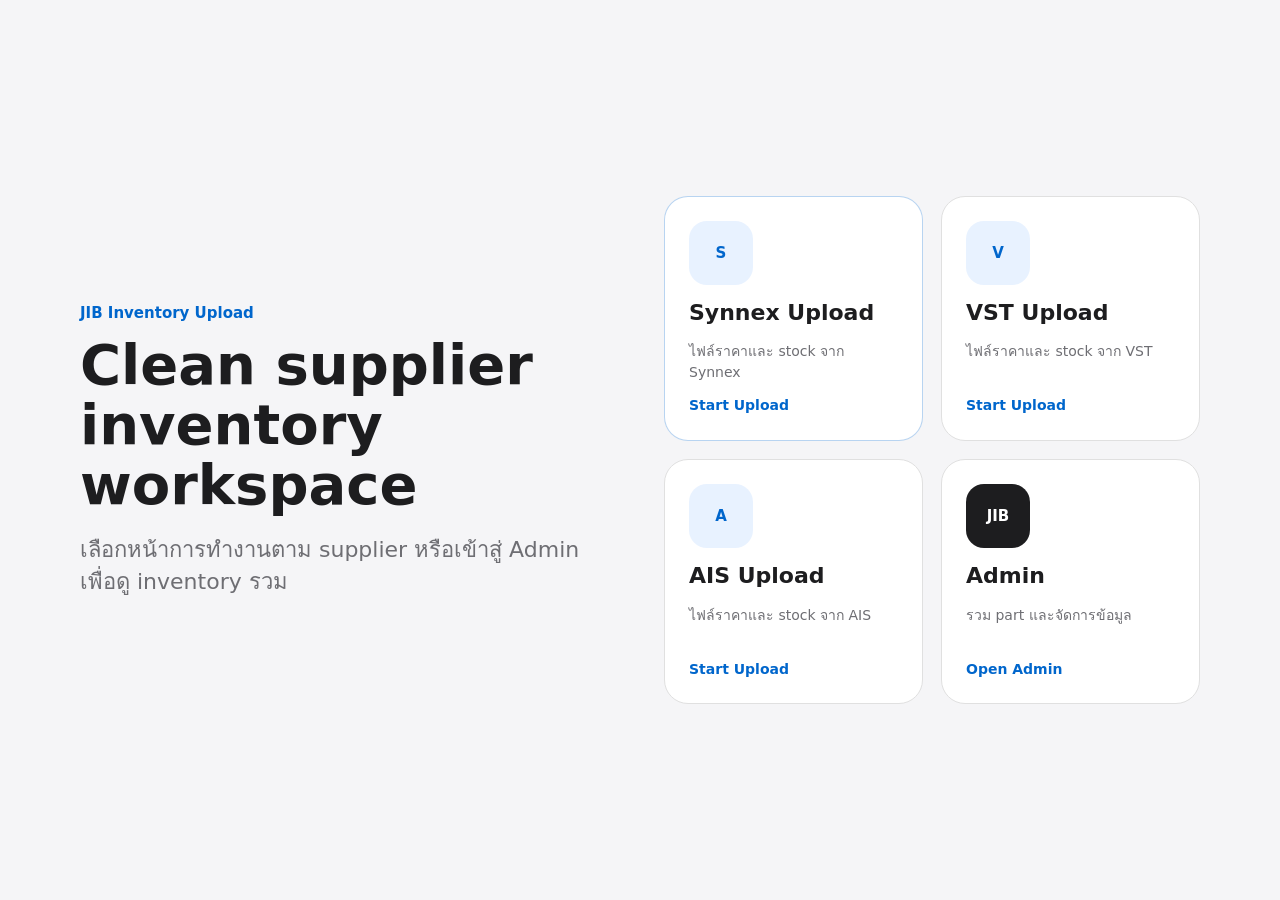
==== commit da275565: "Restore functional frontend" ====
--- a/index.html
+++ b/index.html
@@ -1 +1,46 @@
-<!DOCTYPE html><html lang="th"><head><meta charSet="utf-8"/><meta name="viewport" content="width=device-width, initial-scale=1"/><link rel="preload" as="image" href="/inventory-upload/figma-assets/download.svg"/><link rel="preload" as="image" href="/inventory-upload/figma-assets/refresh-cw.svg"/><link rel="preload" as="image" href="/inventory-upload/figma-assets/check-circle.svg"/><link rel="preload" as="image" href="/inventory-upload/figma-assets/search.svg"/><link rel="preload" as="image" href="/inventory-upload/figma-assets/ellipse.svg"/><link rel="preload" as="image" href="/inventory-upload/figma-assets/chevron-down-blue.svg"/><link rel="preload" as="image" href="/inventory-upload/figma-assets/chevron-down-white.svg"/><link rel="stylesheet" href="/inventory-upload/_next/static/css/d5e7f5121b67c5db.css" data-precedence="next"/><link rel="preload" as="script" fetchPriority="low" href="/inventory-upload/_next/static/chunks/webpack-45e5be939ad7f51c.js"/><script src="/inventory-upload/_next/static/chunks/fd9d1056-749e5812300142af.js" async=""></script><script src="/inventory-upload/_next/static/chunks/117-1eee48c4cdc0fe86.js" async=""></script><script src="/inventory-upload/_next/static/chunks/main-app-a22f0e51db01d872.js" async=""></script><title>JIB Inventory Upload</title><meta name="description" content="Supplier inventory dashboard for Synnex, VST and AIS."/><script src="/inventory-upload/_next/static/chunks/polyfills-42372ed130431b0a.js" noModule=""></script></head><body><main class="min-h-screen bg-[#f4f5f7] pb-20"><header class="flex h-[64px] w-full items-center justify-between border-b border-[#e5e7eb] bg-white px-5 md:h-[68px] md:px-10"><div class="flex items-center gap-3 md:gap-4"><div class="flex h-7 w-10 items-start rounded-[9px] bg-[#111827] px-[10px] py-[6px] md:h-[33px] md:w-[50px] md:rounded-[12px] md:px-[14px] md:py-2"><span class="text-[13px] font-extrabold leading-none text-white md:text-[14px]">JIB</span></div><div class="text-[16px] font-bold leading-none text-[#111827] md:text-[18px]">Inventory Upload</div></div><nav class="hidden items-start gap-2 md:flex"><a href="#" class="flex h-8 items-center justify-center rounded-full px-[18px] text-[13px] leading-none border border-[#e5e7eb] bg-white font-medium text-[#4b5563]">Synnex</a><a href="#" class="flex h-8 items-center justify-center rounded-full px-[18px] text-[13px] leading-none border border-[#e5e7eb] bg-white font-medium text-[#4b5563]">VST</a><a href="#" class="flex h-8 items-center justify-center rounded-full px-[18px] text-[13px] leading-none border border-[#e5e7eb] bg-white font-medium text-[#4b5563]">AIS</a><a href="#" class="flex h-8 items-center justify-center rounded-full px-[18px] text-[13px] leading-none bg-[#111827] font-semibold text-white">Admin</a></nav><button aria-label="Open navigation" class="flex h-10 w-10 items-center justify-center rounded-full border border-[#e5e7eb] bg-white md:hidden" type="button"><span class="block h-[2px] w-5 rounded-full bg-[#111827] shadow-[0_6px_0_#111827,0_-6px_0_#111827]"></span></button></header><div class="flex w-full flex-col gap-6 px-4 py-6 md:gap-8 md:p-10"><section class="flex flex-col gap-4 md:flex-row md:items-center md:justify-between"><div class="flex max-w-[800px] flex-col gap-[6px]"><h1 class="text-[32px] font-bold leading-none text-[#111827]">Combined Inventory</h1><p class="text-[15px] font-normal leading-none text-[#4b5563]">อัพเดตล่าสุดจากทุกแหล่ง: supplier ให้สินค้า ก็อัพอัตโนมัติ</p></div><div class="grid grid-cols-2 gap-3 md:flex md:items-center"><button class="flex h-11 items-center justify-center gap-2 rounded-full px-5 text-[14px] font-semibold leading-none md:h-[37px] border border-[#06c] bg-transparent text-[#06c] w-full md:w-auto" type="button"><span class="relative inline-flex shrink-0 items-center justify-center" style="width:14px;height:14px"><img alt="" class="absolute inset-0 block h-full w-full max-w-none" src="/inventory-upload/figma-assets/download.svg"/></span>Export CSV</button><button class="flex h-11 items-center justify-center gap-2 rounded-full px-5 text-[14px] font-semibold leading-none md:h-[37px] bg-[#06c] text-white w-full md:w-auto" type="button"><span class="relative inline-flex shrink-0 items-center justify-center" style="width:14px;height:14px"><img alt="" class="absolute inset-0 block h-full w-full max-w-none" src="/inventory-upload/figma-assets/refresh-cw.svg"/></span>Refresh</button></div></section><section class="flex flex-col gap-6 md:flex-row md:items-start"><section class="flex flex-col gap-5 rounded-[24px] border border-[#e5e7eb] bg-white p-4 md:flex-1 md:p-6"><div class="flex flex-col gap-1"><h2 class="text-[18px] font-bold leading-none text-[#111827]">Latest uploads</h2><p class="text-[13px] font-normal leading-none text-[#9ca3af]">สถานะการอัพโหลดข้อมูลราย supplier (dd-mm-yyyy HH:MM)</p></div><div class="grid gap-3 md:grid-cols-3 md:gap-4"><article class="flex min-h-[111px] flex-col gap-3 rounded-[16px] border border-[#e5e7eb] bg-[#f9fafb] p-4 md:min-h-[128px] md:gap-4 md:p-5"><div class="flex w-full items-center justify-between"><span class="rounded-full bg-[#e8f2ff] px-3 py-1 text-[12px] font-bold leading-none text-[#06c]">Synnex</span><span class="relative inline-flex shrink-0 items-center justify-center" style="width:16px;height:16px"><img alt="" class="absolute inset-0 block h-full w-full max-w-none" src="/inventory-upload/figma-assets/check-circle.svg"/></span></div><div class="flex flex-col gap-1"><div class="text-[22px] font-bold leading-none text-[#111827] md:text-[24px]">420 rows</div><div class="text-[13px] font-normal leading-none text-[#9ca3af]">Uploaded: 05-09-2026 (05:42)</div></div></article><article class="flex min-h-[111px] flex-col gap-3 rounded-[16px] border border-[#e5e7eb] bg-[#f9fafb] p-4 md:min-h-[128px] md:gap-4 md:p-5"><div class="flex w-full items-center justify-between"><span class="rounded-full bg-[#e8f2ff] px-3 py-1 text-[12px] font-bold leading-none text-[#06c]">VST</span><span class="relative inline-flex shrink-0 items-center justify-center" style="width:16px;height:16px"><img alt="" class="absolute inset-0 block h-full w-full max-w-none" src="/inventory-upload/figma-assets/check-circle.svg"/></span></div><div class="flex flex-col gap-1"><div class="text-[22px] font-bold leading-none text-[#111827] md:text-[24px]">386 rows</div><div class="text-[13px] font-normal leading-none text-[#9ca3af]">Uploaded: 05-09-2026 (13:11)</div></div></article><article class="flex min-h-[111px] flex-col gap-3 rounded-[16px] border border-[#e5e7eb] bg-[#f9fafb] p-4 md:min-h-[128px] md:gap-4 md:p-5"><div class="flex w-full items-center justify-between"><span class="rounded-full bg-[#e8f2ff] px-3 py-1 text-[12px] font-bold leading-none text-[#06c]">AIS</span><span class="relative inline-flex shrink-0 items-center justify-center" style="width:16px;height:16px"><img alt="" class="absolute inset-0 block h-full w-full max-w-none" src="/inventory-upload/figma-assets/check-circle.svg"/></span></div><div class="flex flex-col gap-1"><div class="text-[22px] font-bold leading-none text-[#111827] md:text-[24px]">478 rows</div><div class="text-[13px] font-normal leading-none text-[#9ca3af]">Uploaded: 05-09-2026 (11:04)</div></div></article></div></section><section class="grid grid-cols-2 gap-3 md:w-[420px] md:shrink-0 md:gap-4"><article class="flex h-[85px] flex-col items-start gap-2 rounded-[16px] border border-[#e5e7eb] bg-white p-4 md:h-[116px] md:gap-3 md:p-6"><div class="w-full text-[14px] font-medium leading-none text-[#4b5563]">Total parts</div><div class="w-full text-[28px] font-bold leading-none text-[#111827] md:text-[32px]">1,284</div></article><article class="flex h-[85px] flex-col items-start gap-2 rounded-[16px] border border-[#e5e7eb] bg-white p-4 md:h-[116px] md:gap-3 md:p-6"><div class="w-full text-[14px] font-medium leading-none text-[#4b5563]">Synnex rows</div><div class="w-full text-[28px] font-bold leading-none text-[#111827] md:text-[32px]">420</div></article><article class="flex h-[85px] flex-col items-start gap-2 rounded-[16px] border border-[#e5e7eb] bg-white p-4 md:h-[116px] md:gap-3 md:p-6"><div class="w-full text-[14px] font-medium leading-none text-[#4b5563]">VST rows</div><div class="w-full text-[28px] font-bold leading-none text-[#111827] md:text-[32px]">386</div></article><article class="flex h-[85px] flex-col items-start gap-2 rounded-[16px] border border-[#e5e7eb] bg-white p-4 md:h-[116px] md:gap-3 md:p-6"><div class="w-full text-[14px] font-medium leading-none text-[#4b5563]">AIS rows</div><div class="w-full text-[28px] font-bold leading-none text-[#111827] md:text-[32px]">478</div></article></section></section><section class="flex w-full flex-col gap-5 rounded-[24px] border border-[#e5e7eb] bg-white p-4 md:p-6"><div class="hidden w-full items-center justify-between md:flex"><div class="flex h-[37px] w-[400px] items-center gap-[10px] rounded-full border border-[#d1d5db] bg-[#f9fafb] px-4 py-[10px]"><span class="relative inline-flex shrink-0 items-center justify-center" style="width:16px;height:16px"><img alt="" class="absolute inset-0 block h-full w-full max-w-none" src="/inventory-upload/figma-assets/search.svg"/></span><span class="min-w-0 flex-1 text-[14px] font-normal leading-none text-[#9ca3af]">Search Part No. / Description</span></div><div class="flex items-center gap-3"><div class="flex items-center gap-[6px]"><span class="relative inline-flex shrink-0 items-center justify-center" style="width:6px;height:6px"><img alt="" class="absolute inset-0 block h-full w-full max-w-none" src="/inventory-upload/figma-assets/ellipse.svg"/></span><span class="whitespace-nowrap text-[13px] font-normal leading-none text-[#4b5563]">Updated: 09-08-2026 (11:30)</span></div><div class="flex items-start gap-3"><div class="flex flex-col items-start gap-2"><button class="flex h-9 items-center gap-2 rounded-full border border-[#06c] px-[18px] text-[13px] font-semibold leading-none text-[#06c]">Reset <span class="relative inline-flex shrink-0 items-center justify-center" style="width:16px;height:16px"><img alt="" class="absolute inset-0 block h-full w-full max-w-none" src="/inventory-upload/figma-assets/chevron-down-blue.svg"/></span></button><div class="w-[220px] overflow-hidden rounded-[12px] border border-[#e5e7eb] bg-white shadow-[0_8px_24px_-8px_rgba(0,0,0,0.08)]"><div class="flex h-9 items-center px-3 text-[13px] font-semibold leading-none text-[#06c] ">Reset Synnex</div><div class="flex h-9 items-center px-3 text-[13px] font-semibold leading-none text-[#06c] border-t border-[#e5e7eb]">Reset VST</div><div class="flex h-9 items-center px-3 text-[13px] font-semibold leading-none text-[#06c] border-t border-[#e5e7eb]">Reset AIS</div></div></div><button class="flex h-9 items-center gap-2 rounded-full bg-[#06c] px-[18px] text-[13px] font-semibold leading-none text-white">Clear <span class="relative inline-flex shrink-0 items-center justify-center" style="width:16px;height:16px"><img alt="" class="absolute inset-0 block h-full w-full max-w-none" src="/inventory-upload/figma-assets/chevron-down-white.svg"/></span></button></div></div></div><div class="flex flex-col gap-4 md:hidden"><div class="flex h-11 w-full items-center gap-[10px] rounded-full border border-[#d1d5db] bg-[#f9fafb] px-4"><span class="relative inline-flex shrink-0 items-center justify-center" style="width:16px;height:16px"><img alt="" class="absolute inset-0 block h-full w-full max-w-none" src="/inventory-upload/figma-assets/search.svg"/></span><span class="min-w-0 flex-1 truncate text-[14px] font-normal leading-none text-[#9ca3af]">Search Part No. / Description</span></div><div class="flex items-center gap-[6px]"><span class="relative inline-flex shrink-0 items-center justify-center" style="width:6px;height:6px"><img alt="" class="absolute inset-0 block h-full w-full max-w-none" src="/inventory-upload/figma-assets/ellipse.svg"/></span><span class="text-[13px] font-normal leading-none text-[#4b5563]">Updated: 09-08-2026 (11:30)</span></div></div><div class="scrollbar-soft overflow-x-auto rounded-[12px] border border-[#e5e7eb]"><div class="min-w-[640px] md:min-w-[1312px]"><div class="grid h-[37px] grid-cols-[120px_140px_100px_100px_100px] items-center gap-3 border-b border-[#e5e7eb] bg-[#f9fafb] px-4 md:h-12 md:grid-cols-[180px_minmax(0,1fr)_160px_160px_160px] md:gap-5 md:px-6"><div class="truncate text-[12px] font-semibold leading-none text-[#4b5563] md:text-[13px]  "><span class="md:hidden">PART NO.</span><span class="hidden md:inline">PART NO.</span></div><div class="truncate text-[12px] font-semibold leading-none text-[#4b5563] md:text-[13px]  "><span class="md:hidden">DESCRIPTION</span><span class="hidden md:inline">DESCRIPTION</span></div><div class="truncate text-[12px] font-semibold leading-none text-[#4b5563] md:text-[13px] text-right md:block"><span class="md:hidden">SYNNEX</span><span class="hidden md:inline">SYNNEX (Qty / Price)</span></div><div class="truncate text-[12px] font-semibold leading-none text-[#4b5563] md:text-[13px] text-right md:block"><span class="md:hidden">VST</span><span class="hidden md:inline">VST (Qty / Price)</span></div><div class="truncate text-[12px] font-semibold leading-none text-[#4b5563] md:text-[13px] text-right md:block"><span class="md:hidden">AIS</span><span class="hidden md:inline">AIS (Qty / Price)</span></div></div><div class="grid h-[39px] grid-cols-[120px_140px_100px_100px_100px] items-center gap-3 border-b border-[#e5e7eb] bg-white px-4 last:border-b-0 md:h-12 md:grid-cols-[180px_minmax(0,1fr)_160px_160px_160px] md:gap-5 md:px-6"><div class="truncate text-[13px] font-bold leading-none text-[#06c]">MYFHFITHA</div><div class="truncate text-[13px] font-normal leading-none text-[#111827]">Apple iPad Air M4 13-inch Wi-Fi + Cellular 512GB</div><div class="text-right text-[13px] text-[#111827]">10 / 1,800</div><div class="text-right text-[13px] text-[#9ca3af]">—</div><div class="text-right text-[13px] text-[#111827]">12 / 890</div></div><div class="grid h-[39px] grid-cols-[120px_140px_100px_100px_100px] items-center gap-3 border-b border-[#e5e7eb] bg-white px-4 last:border-b-0 md:h-12 md:grid-cols-[180px_minmax(0,1fr)_160px_160px_160px] md:gap-5 md:px-6"><div class="truncate text-[13px] font-bold leading-none text-[#06c]">MUQW2ZA/A</div><div class="truncate text-[13px] font-normal leading-none text-[#111827]">Lightning to USB Cable (1m)</div><div class="text-right text-[13px] text-[#111827]">24 / 420</div><div class="text-right text-[13px] text-[#111827]">28 / 615</div><div class="text-right text-[13px] text-[#9ca3af]">—</div></div><div class="grid h-[39px] grid-cols-[120px_140px_100px_100px_100px] items-center gap-3 border-b border-[#e5e7eb] bg-white px-4 last:border-b-0 md:h-12 md:grid-cols-[180px_minmax(0,1fr)_160px_160px_160px] md:gap-5 md:px-6"><div class="truncate text-[13px] font-bold leading-none text-[#06c]">MWCK3ZA/A</div><div class="truncate text-[13px] font-normal leading-none text-[#111827]">USB-C to Lightning Cable (1m)</div><div class="text-right text-[13px] text-[#9ca3af]">—</div><div class="text-right text-[13px] text-[#111827]">3 / 820</div><div class="text-right text-[13px] text-[#111827]">6 / 910</div></div></div></div><div class="flex items-center justify-center gap-2 text-[13px] font-normal leading-none text-[#4b5563] md:hidden"><span class="text-[15px]">↔</span>Swipe left / right to scan full table</div></section><section class="flex flex-col gap-2 md:hidden"><div class="grid grid-cols-2 gap-3"><button class="flex h-11 items-center justify-center gap-2 rounded-full border border-[#06c] text-[14px] font-semibold text-[#06c]">Reset <span class="relative inline-flex shrink-0 items-center justify-center" style="width:14px;height:14px"><img alt="" class="absolute inset-0 block h-full w-full max-w-none" src="/inventory-upload/figma-assets/chevron-down-blue.svg"/></span></button><button class="flex h-11 items-center justify-center gap-2 rounded-full bg-[#06c] text-[14px] font-semibold text-white">Clear <span class="relative inline-flex shrink-0 items-center justify-center" style="width:14px;height:14px"><img alt="" class="absolute inset-0 block h-full w-full max-w-none" src="/inventory-upload/figma-assets/chevron-down-white.svg"/></span></button></div><div class="overflow-hidden rounded-[12px] border border-[#e5e7eb] bg-white"><div class="flex h-[45px] items-center px-4 text-[14px] font-semibold leading-none text-[#06c] ">Reset Synnex</div><div class="flex h-[45px] items-center px-4 text-[14px] font-semibold leading-none text-[#06c] border-t border-[#e5e7eb]">Reset VST</div><div class="flex h-[45px] items-center px-4 text-[14px] font-semibold leading-none text-[#06c] border-t border-[#e5e7eb]">Reset AIS</div></div></section></div></main><script src="/inventory-upload/_next/static/chunks/webpack-45e5be939ad7f51c.js" async=""></script><script>(self.__next_f=self.__next_f||[]).push([0]);self.__next_f.push([2,null])</script><script>self.__next_f.push([1,"1:HL[\"/inventory-upload/_next/static/css/d5e7f5121b67c5db.css\",\"style\"]\n"])</script><script>self.__next_f.push([1,"2:I[2846,[],\"\"]\n4:I[4707,[],\"\"]\n5:I[6423,[],\"\"]\n7:I[1060,[],\"\"]\n8:[]\n"])</script><script>self.__next_f.push([1,"0:[\"$\",\"$L2\",null,{\"buildId\":\"LhO85Ed3yJRBEGjtuaYZ2\",\"assetPrefix\":\"/inventory-upload\",\"urlParts\":[\"\",\"\"],\"initialTree\":[\"\",{\"children\":[\"__PAGE__\",{}]},\"$undefined\",\"$undefined\",true],\"initialSeedData\":[\"\",{\"children\":[\"__PAGE__\",{},[[\"$L3\",[\"$\",\"main\",null,{\"className\":\"min-h-screen bg-[#f4f5f7] pb-20\",\"children\":[[\"$\",\"header\",null,{\"className\":\"flex h-[64px] w-full items-center justify-between border-b border-[#e5e7eb] bg-white px-5 md:h-[68px] md:px-10\",\"children\":[[\"$\",\"div\",null,{\"className\":\"flex items-center gap-3 md:gap-4\",\"children\":[[\"$\",\"div\",null,{\"className\":\"flex h-7 w-10 items-start rounded-[9px] bg-[#111827] px-[10px] py-[6px] md:h-[33px] md:w-[50px] md:rounded-[12px] md:px-[14px] md:py-2\",\"children\":[\"$\",\"span\",null,{\"className\":\"text-[13px] font-extrabold leading-none text-white md:text-[14px]\",\"children\":\"JIB\"}]}],[\"$\",\"div\",null,{\"className\":\"text-[16px] font-bold leading-none text-[#111827] md:text-[18px]\",\"children\":\"Inventory Upload\"}]]}],[\"$\",\"nav\",null,{\"className\":\"hidden items-start gap-2 md:flex\",\"children\":[[\"$\",\"a\",\"Synnex\",{\"href\":\"#\",\"className\":\"flex h-8 items-center justify-center rounded-full px-[18px] text-[13px] leading-none border border-[#e5e7eb] bg-white font-medium text-[#4b5563]\",\"children\":\"Synnex\"}],[\"$\",\"a\",\"VST\",{\"href\":\"#\",\"className\":\"flex h-8 items-center justify-center rounded-full px-[18px] text-[13px] leading-none border border-[#e5e7eb] bg-white font-medium text-[#4b5563]\",\"children\":\"VST\"}],[\"$\",\"a\",\"AIS\",{\"href\":\"#\",\"className\":\"flex h-8 items-center justify-center rounded-full px-[18px] text-[13px] leading-none border border-[#e5e7eb] bg-white font-medium text-[#4b5563]\",\"children\":\"AIS\"}],[\"$\",\"a\",\"Admin\",{\"href\":\"#\",\"className\":\"flex h-8 items-center justify-center rounded-full px-[18px] text-[13px] leading-none bg-[#111827] font-semibold text-white\",\"children\":\"Admin\"}]]}],[\"$\",\"button\",null,{\"aria-label\":\"Open navigation\",\"className\":\"flex h-10 w-10 items-center justify-center rounded-full border border-[#e5e7eb] bg-white md:hidden\",\"type\":\"button\",\"children\":[\"$\",\"span\",null,{\"className\":\"block h-[2px] w-5 rounded-full bg-[#111827] shadow-[0_6px_0_#111827,0_-6px_0_#111827]\"}]}]]}],[\"$\",\"div\",null,{\"className\":\"flex w-full flex-col gap-6 px-4 py-6 md:gap-8 md:p-10\",\"children\":[[\"$\",\"section\",null,{\"className\":\"flex flex-col gap-4 md:flex-row md:items-center md:justify-between\",\"children\":[[\"$\",\"div\",null,{\"className\":\"flex max-w-[800px] flex-col gap-[6px]\",\"children\":[[\"$\",\"h1\",null,{\"className\":\"text-[32px] font-bold leading-none text-[#111827]\",\"children\":\"Combined Inventory\"}],[\"$\",\"p\",null,{\"className\":\"text-[15px] font-normal leading-none text-[#4b5563]\",\"children\":\"อัพเดตล่าสุดจากทุกแหล่ง: supplier ให้สินค้า ก็อัพอัตโนมัติ\"}]]}],[\"$\",\"div\",null,{\"className\":\"grid grid-cols-2 gap-3 md:flex md:items-center\",\"children\":[[\"$\",\"button\",null,{\"className\":\"flex h-11 items-center justify-center gap-2 rounded-full px-5 text-[14px] font-semibold leading-none md:h-[37px] border border-[#06c] bg-transparent text-[#06c] w-full md:w-auto\",\"type\":\"button\",\"children\":[[\"$\",\"span\",null,{\"className\":\"relative inline-flex shrink-0 items-center justify-center\",\"style\":{\"width\":14,\"height\":14},\"children\":[\"$\",\"img\",null,{\"alt\":\"\",\"className\":\"absolute inset-0 block h-full w-full max-w-none\",\"src\":\"/inventory-upload/figma-assets/download.svg\"}]}],\"Export CSV\"]}],[\"$\",\"button\",null,{\"className\":\"flex h-11 items-center justify-center gap-2 rounded-full px-5 text-[14px] font-semibold leading-none md:h-[37px] bg-[#06c] text-white w-full md:w-auto\",\"type\":\"button\",\"children\":[[\"$\",\"span\",null,{\"className\":\"relative inline-flex shrink-0 items-center justify-center\",\"style\":{\"width\":14,\"height\":14},\"children\":[\"$\",\"img\",null,{\"alt\":\"\",\"className\":\"absolute inset-0 block h-full w-full max-w-none\",\"src\":\"/inventory-upload/figma-assets/refresh-cw.svg\"}]}],\"Refresh\"]}]]}]]}],[\"$\",\"section\",null,{\"className\":\"flex flex-col gap-6 md:flex-row md:items-start\",\"children\":[[\"$\",\"section\",null,{\"className\":\"flex flex-col gap-5 rounded-[24px] border border-[#e5e7eb] bg-white p-4 md:flex-1 md:p-6\",\"children\":[[\"$\",\"div\",null,{\"className\":\"flex flex-col gap-1\",\"children\":[[\"$\",\"h2\",null,{\"className\":\"text-[18px] font-bold leading-none text-[#111827]\",\"children\":\"Latest uploads\"}],[\"$\",\"p\",null,{\"className\":\"text-[13px] font-normal leading-none text-[#9ca3af]\",\"children\":\"สถานะการอัพโหลดข้อมูลราย supplier (dd-mm-yyyy HH:MM)\"}]]}],[\"$\",\"div\",null,{\"className\":\"grid gap-3 md:grid-cols-3 md:gap-4\",\"children\":[[\"$\",\"article\",\"Synnex\",{\"className\":\"flex min-h-[111px] flex-col gap-3 rounded-[16px] border border-[#e5e7eb] bg-[#f9fafb] p-4 md:min-h-[128px] md:gap-4 md:p-5\",\"children\":[[\"$\",\"div\",null,{\"className\":\"flex w-full items-center justify-between\",\"children\":[[\"$\",\"span\",null,{\"className\":\"rounded-full bg-[#e8f2ff] px-3 py-1 text-[12px] font-bold leading-none text-[#06c]\",\"children\":\"Synnex\"}],[\"$\",\"span\",null,{\"className\":\"relative inline-flex shrink-0 items-center justify-center\",\"style\":{\"width\":16,\"height\":16},\"children\":[\"$\",\"img\",null,{\"alt\":\"\",\"className\":\"absolute inset-0 block h-full w-full max-w-none\",\"src\":\"/inventory-upload/figma-assets/check-circle.svg\"}]}]]}],[\"$\",\"div\",null,{\"className\":\"flex flex-col gap-1\",\"children\":[[\"$\",\"div\",null,{\"className\":\"text-[22px] font-bold leading-none text-[#111827] md:text-[24px]\",\"children\":\"420 rows\"}],[\"$\",\"div\",null,{\"className\":\"text-[13px] font-normal leading-none text-[#9ca3af]\",\"children\":\"Uploaded: 05-09-2026 (05:42)\"}]]}]]}],[\"$\",\"article\",\"VST\",{\"className\":\"flex min-h-[111px] flex-col gap-3 rounded-[16px] border border-[#e5e7eb] bg-[#f9fafb] p-4 md:min-h-[128px] md:gap-4 md:p-5\",\"children\":[[\"$\",\"div\",null,{\"className\":\"flex w-full items-center justify-between\",\"children\":[[\"$\",\"span\",null,{\"className\":\"rounded-full bg-[#e8f2ff] px-3 py-1 text-[12px] font-bold leading-none text-[#06c]\",\"children\":\"VST\"}],[\"$\",\"span\",null,{\"className\":\"relative inline-flex shrink-0 items-center justify-center\",\"style\":{\"width\":16,\"height\":16},\"children\":[\"$\",\"img\",null,{\"alt\":\"\",\"className\":\"absolute inset-0 block h-full w-full max-w-none\",\"src\":\"/inventory-upload/figma-assets/check-circle.svg\"}]}]]}],[\"$\",\"div\",null,{\"className\":\"flex flex-col gap-1\",\"children\":[[\"$\",\"div\",null,{\"className\":\"text-[22px] font-bold leading-none text-[#111827] md:text-[24px]\",\"children\":\"386 rows\"}],[\"$\",\"div\",null,{\"className\":\"text-[13px] font-normal leading-none text-[#9ca3af]\",\"children\":\"Uploaded: 05-09-2026 (13:11)\"}]]}]]}],[\"$\",\"article\",\"AIS\",{\"className\":\"flex min-h-[111px] flex-col gap-3 rounded-[16px] border border-[#e5e7eb] bg-[#f9fafb] p-4 md:min-h-[128px] md:gap-4 md:p-5\",\"children\":[[\"$\",\"div\",null,{\"className\":\"flex w-full items-center justify-between\",\"children\":[[\"$\",\"span\",null,{\"className\":\"rounded-full bg-[#e8f2ff] px-3 py-1 text-[12px] font-bold leading-none text-[#06c]\",\"children\":\"AIS\"}],[\"$\",\"span\",null,{\"className\":\"relative inline-flex shrink-0 items-center justify-center\",\"style\":{\"width\":16,\"height\":16},\"children\":[\"$\",\"img\",null,{\"alt\":\"\",\"className\":\"absolute inset-0 block h-full w-full max-w-none\",\"src\":\"/inventory-upload/figma-assets/check-circle.svg\"}]}]]}],[\"$\",\"div\",null,{\"className\":\"flex flex-col gap-1\",\"children\":[[\"$\",\"div\",null,{\"className\":\"text-[22px] font-bold leading-none text-[#111827] md:text-[24px]\",\"children\":\"478 rows\"}],[\"$\",\"div\",null,{\"className\":\"text-[13px] font-normal leading-none text-[#9ca3af]\",\"children\":\"Uploaded: 05-09-2026 (11:04)\"}]]}]]}]]}]]}],[\"$\",\"section\",null,{\"className\":\"grid grid-cols-2 gap-3 md:w-[420px] md:shrink-0 md:gap-4\",\"children\":[[\"$\",\"article\",\"Total parts\",{\"className\":\"flex h-[85px] flex-col items-start gap-2 rounded-[16px] border border-[#e5e7eb] bg-white p-4 md:h-[116px] md:gap-3 md:p-6\",\"children\":[[\"$\",\"div\",null,{\"className\":\"w-full text-[14px] font-medium leading-none text-[#4b5563]\",\"children\":\"Total parts\"}],[\"$\",\"div\",null,{\"className\":\"w-full text-[28px] font-bold leading-none text-[#111827] md:text-[32px]\",\"children\":\"1,284\"}]]}],[\"$\",\"article\",\"Synnex rows\",{\"className\":\"flex h-[85px] flex-col items-start gap-2 rounded-[16px] border border-[#e5e7eb] bg-white p-4 md:h-[116px] md:gap-3 md:p-6\",\"children\":[[\"$\",\"div\",null,{\"className\":\"w-full text-[14px] font-medium leading-none text-[#4b5563]\",\"children\":\"Synnex rows\"}],[\"$\",\"div\",null,{\"className\":\"w-full text-[28px] font-bold leading-none text-[#111827] md:text-[32px]\",\"children\":\"420\"}]]}],[\"$\",\"article\",\"VST rows\",{\"className\":\"flex h-[85px] flex-col items-start gap-2 rounded-[16px] border border-[#e5e7eb] bg-white p-4 md:h-[116px] md:gap-3 md:p-6\",\"children\":[[\"$\",\"div\",null,{\"className\":\"w-full text-[14px] font-medium leading-none text-[#4b5563]\",\"children\":\"VST rows\"}],[\"$\",\"div\",null,{\"className\":\"w-full text-[28px] font-bold leading-none text-[#111827] md:text-[32px]\",\"children\":\"386\"}]]}],[\"$\",\"article\",\"AIS rows\",{\"className\":\"flex h-[85px] flex-col items-start gap-2 rounded-[16px] border border-[#e5e7eb] bg-white p-4 md:h-[116px] md:gap-3 md:p-6\",\"children\":[[\"$\",\"div\",null,{\"className\":\"w-full text-[14px] font-medium leading-none text-[#4b5563]\",\"children\":\"AIS rows\"}],[\"$\",\"div\",null,{\"className\":\"w-full text-[28px] font-bold leading-none text-[#111827] md:text-[32px]\",\"children\":\"478\"}]]}]]}]]}],[\"$\",\"section\",null,{\"className\":\"flex w-full flex-col gap-5 rounded-[24px] border border-[#e5e7eb] bg-white p-4 md:p-6\",\"children\":[[\"$\",\"div\",null,{\"className\":\"hidden w-full items-center justify-between md:flex\",\"children\":[[\"$\",\"div\",null,{\"className\":\"flex h-[37px] w-[400px] items-center gap-[10px] rounded-full border border-[#d1d5db] bg-[#f9fafb] px-4 py-[10px]\",\"children\":[[\"$\",\"span\",null,{\"className\":\"relative inline-flex shrink-0 items-center justify-center\",\"style\":{\"width\":16,\"height\":16},\"children\":[\"$\",\"img\",null,{\"alt\":\"\",\"className\":\"absolute inset-0 block h-full w-full max-w-none\",\"src\":\"/inventory-upload/figma-assets/search.svg\"}]}],[\"$\",\"span\",null,{\"className\":\"min-w-0 flex-1 text-[14px] font-normal leading-none text-[#9ca3af]\",\"children\":\"Search Part No. / Description\"}]]}],[\"$\",\"div\",null,{\"className\":\"flex items-center gap-3\",\"children\":[[\"$\",\"div\",null,{\"className\":\"flex items-center gap-[6px]\",\"children\":[[\"$\",\"span\",null,{\"className\":\"relative inline-flex shrink-0 items-center justify-center\",\"style\":{\"width\":6,\"height\":6},\"children\":[\"$\",\"img\",null,{\"alt\":\"\",\"className\":\"absolute inset-0 block h-full w-full max-w-none\",\"src\":\"/inventory-upload/figma-assets/ellipse.svg\"}]}],[\"$\",\"span\",null,{\"className\":\"whitespace-nowrap text-[13px] font-normal leading-none text-[#4b5563]\",\"children\":\"Updated: 09-08-2026 (11:30)\"}]]}],[\"$\",\"div\",null,{\"className\":\"flex items-start gap-3\",\"children\":[[\"$\",\"div\",null,{\"className\":\"flex flex-col items-start gap-2\",\"children\":[[\"$\",\"button\",null,{\"className\":\"flex h-9 items-center gap-2 rounded-full border border-[#06c] px-[18px] text-[13px] font-semibold leading-none text-[#06c]\",\"children\":[\"Reset \",[\"$\",\"span\",null,{\"className\":\"relative inline-flex shrink-0 items-center justify-center\",\"style\":{\"width\":16,\"height\":16},\"children\":[\"$\",\"img\",null,{\"alt\":\"\",\"className\":\"absolute inset-0 block h-full w-full max-w-none\",\"src\":\"/inventory-upload/figma-assets/chevron-down-blue.svg\"}]}]]}],[\"$\",\"div\",null,{\"className\":\"w-[220px] overflow-hidden rounded-[12px] border border-[#e5e7eb] bg-white shadow-[0_8px_24px_-8px_rgba(0,0,0,0.08)]\",\"children\":[[\"$\",\"div\",\"Reset Synnex\",{\"className\":\"flex h-9 items-center px-3 text-[13px] font-semibold leading-none text-[#06c] \",\"children\":\"Reset Synnex\"}],[\"$\",\"div\",\"Reset VST\",{\"className\":\"flex h-9 items-center px-3 text-[13px] font-semibold leading-none text-[#06c] border-t border-[#e5e7eb]\",\"children\":\"Reset VST\"}],[\"$\",\"div\",\"Reset AIS\",{\"className\":\"flex h-9 items-center px-3 text-[13px] font-semibold leading-none text-[#06c] border-t border-[#e5e7eb]\",\"children\":\"Reset AIS\"}]]}]]}],[\"$\",\"button\",null,{\"className\":\"flex h-9 items-center gap-2 rounded-full bg-[#06c] px-[18px] text-[13px] font-semibold leading-none text-white\",\"children\":[\"Clear \",[\"$\",\"span\",null,{\"className\":\"relative inline-flex shrink-0 items-center justify-center\",\"style\":{\"width\":16,\"height\":16},\"children\":[\"$\",\"img\",null,{\"alt\":\"\",\"className\":\"absolute inset-0 block h-full w-full max-w-none\",\"src\":\"/inventory-upload/figma-assets/chevron-down-white.svg\"}]}]]}]]}]]}]]}],[\"$\",\"div\",null,{\"className\":\"flex flex-col gap-4 md:hidden\",\"children\":[[\"$\",\"div\",null,{\"className\":\"flex h-11 w-full items-center gap-[10px] rounded-full border border-[#d1d5db] bg-[#f9fafb] px-4\",\"children\":[[\"$\",\"span\",null,{\"className\":\"relative inline-flex shrink-0 items-center justify-center\",\"style\":{\"width\":16,\"height\":16},\"children\":[\"$\",\"img\",null,{\"alt\":\"\",\"className\":\"absolute inset-0 block h-full w-full max-w-none\",\"src\":\"/inventory-upload/figma-assets/search.svg\"}]}],[\"$\",\"span\",null,{\"className\":\"min-w-0 flex-1 truncate text-[14px] font-normal leading-none text-[#9ca3af]\",\"children\":\"Search Part No. / Description\"}]]}],[\"$\",\"div\",null,{\"className\":\"flex items-center gap-[6px]\",\"children\":[[\"$\",\"span\",null,{\"className\":\"relative inline-flex shrink-0 items-center justify-center\",\"style\":{\"width\":6,\"height\":6},\"children\":[\"$\",\"img\",null,{\"alt\":\"\",\"className\":\"absolute inset-0 block h-full w-full max-w-none\",\"src\":\"/inventory-upload/figma-assets/ellipse.svg\"}]}],[\"$\",\"span\",null,{\"className\":\"text-[13px] font-normal leading-none text-[#4b5563]\",\"children\":\"Updated: 09-08-2026 (11:30)\"}]]}]]}],[\"$\",\"div\",null,{\"className\":\"scrollbar-soft overflow-x-auto rounded-[12px] border border-[#e5e7eb]\",\"children\":[\"$\",\"div\",null,{\"className\":\"min-w-[640px] md:min-w-[1312px]\",\"children\":[[\"$\",\"div\",null,{\"className\":\"grid h-[37px] grid-cols-[120px_140px_100px_100px_100px] items-center gap-3 border-b border-[#e5e7eb] bg-[#f9fafb] px-4 md:h-12 md:grid-cols-[180px_minmax(0,1fr)_160px_160px_160px] md:gap-5 md:px-6\",\"children\":[[\"$\",\"div\",\"PART NO.\",{\"className\":\"truncate text-[12px] font-semibold leading-none text-[#4b5563] md:text-[13px]  \",\"children\":[[\"$\",\"span\",null,{\"className\":\"md:hidden\",\"children\":\"PART NO.\"}],[\"$\",\"span\",null,{\"className\":\"hidden md:inline\",\"children\":\"PART NO.\"}]]}],[\"$\",\"div\",\"DESCRIPTION\",{\"className\":\"truncate text-[12px] font-semibold leading-none text-[#4b5563] md:text-[13px]  \",\"children\":[[\"$\",\"span\",null,{\"className\":\"md:hidden\",\"children\":\"DESCRIPTION\"}],[\"$\",\"span\",null,{\"className\":\"hidden md:inline\",\"children\":\"DESCRIPTION\"}]]}],[\"$\",\"div\",\"SYNNEX (Qty / Price)\",{\"className\":\"truncate text-[12px] font-semibold leading-none text-[#4b5563] md:text-[13px] text-right md:block\",\"children\":[[\"$\",\"span\",null,{\"className\":\"md:hidden\",\"children\":\"SYNNEX\"}],[\"$\",\"span\",null,{\"className\":\"hidden md:inline\",\"children\":\"SYNNEX (Qty / Price)\"}]]}],[\"$\",\"div\",\"VST (Qty / Price)\",{\"className\":\"truncate text-[12px] font-semibold leading-none text-[#4b5563] md:text-[13px] text-right md:block\",\"children\":[[\"$\",\"span\",null,{\"className\":\"md:hidden\",\"children\":\"VST\"}],[\"$\",\"span\",null,{\"className\":\"hidden md:inline\",\"children\":\"VST (Qty / Price)\"}]]}],[\"$\",\"div\",\"AIS (Qty / Price)\",{\"className\":\"truncate text-[12px] font-semibold leading-none text-[#4b5563] md:text-[13px] text-right md:block\",\"children\":[[\"$\",\"span\",null,{\"className\":\"md:hidden\",\"children\":\"AIS\"}],[\"$\",\"span\",null,{\"className\":\"hidden md:inline\",\"children\":\"AIS (Qty / Price)\"}]]}]]}],[[\"$\",\"div\",\"MYFHFITHA\",{\"className\":\"grid h-[39px] grid-cols-[120px_140px_100px_100px_100px] items-center gap-3 border-b border-[#e5e7eb] bg-white px-4 last:border-b-0 md:h-12 md:grid-cols-[180px_minmax(0,1fr)_160px_160px_160px] md:gap-5 md:px-6\",\"children\":[[\"$\",\"div\",null,{\"className\":\"truncate text-[13px] font-bold leading-none text-[#06c]\",\"children\":\"MYFHFITHA\"}],[\"$\",\"div\",null,{\"className\":\"truncate text-[13px] font-normal leading-none text-[#111827]\",\"children\":\"Apple iPad Air M4 13-inch Wi-Fi + Cellular 512GB\"}],[\"$\",\"div\",null,{\"className\":\"text-right text-[13px] text-[#111827]\",\"children\":\"10 / 1,800\"}],[\"$\",\"div\",null,{\"className\":\"text-right text-[13px] text-[#9ca3af]\",\"children\":\"—\"}],[\"$\",\"div\",null,{\"className\":\"text-right text-[13px] text-[#111827]\",\"children\":\"12 / 890\"}]]}],[\"$\",\"div\",\"MUQW2ZA/A\",{\"className\":\"grid h-[39px] grid-cols-[120px_140px_100px_100px_100px] items-center gap-3 border-b border-[#e5e7eb] bg-white px-4 last:border-b-0 md:h-12 md:grid-cols-[180px_minmax(0,1fr)_160px_160px_160px] md:gap-5 md:px-6\",\"children\":[[\"$\",\"div\",null,{\"className\":\"truncate text-[13px] font-bold leading-none text-[#06c]\",\"children\":\"MUQW2ZA/A\"}],[\"$\",\"div\",null,{\"className\":\"truncate text-[13px] font-normal leading-none text-[#111827]\",\"children\":\"Lightning to USB Cable (1m)\"}],[\"$\",\"div\",null,{\"className\":\"text-right text-[13px] text-[#111827]\",\"children\":\"24 / 420\"}],[\"$\",\"div\",null,{\"className\":\"text-right text-[13px] text-[#111827]\",\"children\":\"28 / 615\"}],[\"$\",\"div\",null,{\"className\":\"text-right text-[13px] text-[#9ca3af]\",\"children\":\"—\"}]]}],[\"$\",\"div\",\"MWCK3ZA/A\",{\"className\":\"grid h-[39px] grid-cols-[120px_140px_100px_100px_100px] items-center gap-3 border-b border-[#e5e7eb] bg-white px-4 last:border-b-0 md:h-12 md:grid-cols-[180px_minmax(0,1fr)_160px_160px_160px] md:gap-5 md:px-6\",\"children\":[[\"$\",\"div\",null,{\"className\":\"truncate text-[13px] font-bold leading-none text-[#06c]\",\"children\":\"MWCK3ZA/A\"}],[\"$\",\"div\",null,{\"className\":\"truncate text-[13px] font-normal leading-none text-[#111827]\",\"children\":\"USB-C to Lightning Cable (1m)\"}],[\"$\",\"div\",null,{\"className\":\"text-right text-[13px] text-[#9ca3af]\",\"children\":\"—\"}],[\"$\",\"div\",null,{\"className\":\"text-right text-[13px] text-[#111827]\",\"children\":\"3 / 820\"}],[\"$\",\"div\",null,{\"className\":\"text-right text-[13px] text-[#111827]\",\"children\":\"6 / 910\"}]]}]]]}]}],[\"$\",\"div\",null,{\"className\":\"flex items-center justify-center gap-2 text-[13px] font-normal leading-none text-[#4b5563] md:hidden\",\"children\":[[\"$\",\"span\",null,{\"className\":\"text-[15px]\",\"children\":\"↔\"}],\"Swipe left / right to scan full table\"]}]]}],[\"$\",\"section\",null,{\"className\":\"flex flex-col gap-2 md:hidden\",\"children\":[[\"$\",\"div\",null,{\"className\":\"grid grid-cols-2 gap-3\",\"children\":[[\"$\",\"button\",null,{\"className\":\"flex h-11 items-center justify-center gap-2 rounded-full border border-[#06c] text-[14px] font-semibold text-[#06c]\",\"children\":[\"Reset \",[\"$\",\"span\",null,{\"className\":\"relative inline-flex shrink-0 items-center justify-center\",\"style\":{\"width\":14,\"height\":14},\"children\":[\"$\",\"img\",null,{\"alt\":\"\",\"className\":\"absolute inset-0 block h-full w-full max-w-none\",\"src\":\"/inventory-upload/figma-assets/chevron-down-blue.svg\"}]}]]}],[\"$\",\"button\",null,{\"className\":\"flex h-11 items-center justify-center gap-2 rounded-full bg-[#06c] text-[14px] font-semibold text-white\",\"children\":[\"Clear \",[\"$\",\"span\",null,{\"className\":\"relative inline-flex shrink-0 items-center justify-center\",\"style\":{\"width\":14,\"height\":14},\"children\":[\"$\",\"img\",null,{\"alt\":\"\",\"className\":\"absolute inset-0 block h-full w-full max-w-none\",\"src\":\"/inventory-upload/figma-assets/chevron-down-white.svg\"}]}]]}]]}],[\"$\",\"div\",null,{\"className\":\"overflow-hidden rounded-[12px] border border-[#e5e7eb] bg-white\",\"children\":[[\"$\",\"div\",\"Reset Synnex\",{\"className\":\"flex h-[45px] items-center px-4 text-[14px] font-semibold leading-none text-[#06c] \",\"children\":\"Reset Synnex\"}],[\"$\",\"div\",\"Reset VST\",{\"className\":\"flex h-[45px] items-center px-4 text-[14px] font-semibold leading-none text-[#06c] border-t border-[#e5e7eb]\",\"children\":\"Reset VST\"}],[\"$\",\"div\",\"Reset AIS\",{\"className\":\"flex h-[45px] items-center px-4 text-[14px] font-semibold leading-none text-[#06c] border-t border-[#e5e7eb]\",\"children\":\"Reset AIS\"}]]}]]}]]}]]}],null],null],null]},[[[[\"$\",\"link\",\"0\",{\"rel\":\"stylesheet\",\"href\":\"/inventory-upload/_next/static/css/d5e7f5121b67c5db.css\",\"precedence\":\"next\",\"crossOrigin\":\"$undefined\"}]],[\"$\",\"html\",null,{\"lang\":\"th\",\"children\":[\"$\",\"body\",null,{\"children\":[\"$\",\"$L4\",null,{\"parallelRouterKey\":\"children\",\"segmentPath\":[\"children\"],\"error\":\"$undefined\",\"errorStyles\":\"$undefined\",\"errorScripts\":\"$undefined\",\"template\":[\"$\",\"$L5\",null,{}],\"templateStyles\":\"$undefined\",\"templateScripts\":\"$undefined\",\"notFound\":[[\"$\",\"title\",null,{\"children\":\"404: This page could not be found.\"}],[\"$\",\"div\",null,{\"style\":{\"fontFamily\":\"system-ui,\\\"Segoe UI\\\",Roboto,Helvetica,Arial,sans-serif,\\\"Apple Color Emoji\\\",\\\"Segoe UI Emoji\\\"\",\"height\":\"100vh\",\"textAlign\":\"center\",\"display\":\"flex\",\"flexDirection\":\"column\",\"alignItems\":\"center\",\"justifyContent\":\"center\"},\"children\":[\"$\",\"div\",null,{\"children\":[[\"$\",\"style\",null,{\"dangerouslySetInnerHTML\":{\"__html\":\"body{color:#000;background:#fff;margin:0}.next-error-h1{border-right:1px solid rgba(0,0,0,.3)}@media (prefers-color-scheme:dark){body{color:#fff;background:#000}.next-error-h1{border-right:1px solid rgba(255,255,255,.3)}}\"}}],[\"$\",\"h1\",null,{\"className\":\"next-error-h1\",\"style\":{\"display\":\"inline-block\",\"margin\":\"0 20px 0 0\",\"padding\":\"0 23px 0 0\",\"fontSize\":24,\"fontWeight\":500,\"verticalAlign\":\"top\",\"lineHeight\":\"49px\"},\"children\":\"404\"}],[\"$\",\"div\",null,{\"style\":{\"display\":\"inline-block\"},\"children\":[\"$\",\"h2\",null,{\"style\":{\"fontSize\":14,\"fontWeight\":400,\"lineHeight\":\"49px\",\"margin\":0},\"children\":\"This page could not be found.\"}]}]]}]}]],\"notFoundStyles\":[]}]}]}]],null],null],\"couldBeIntercepted\":false,\"initialHead\":[null,\"$L6\"],\"globalErrorComponent\":\"$7\",\"missingSlots\":\"$W8\"}]\n"])</script><script>self.__next_f.push([1,"6:[[\"$\",\"meta\",\"0\",{\"name\":\"viewport\",\"content\":\"width=device-width, initial-scale=1\"}],[\"$\",\"meta\",\"1\",{\"charSet\":\"utf-8\"}],[\"$\",\"title\",\"2\",{\"children\":\"JIB Inventory Upload\"}],[\"$\",\"meta\",\"3\",{\"name\":\"description\",\"content\":\"Supplier inventory dashboard for Synnex, VST and AIS.\"}]]\n3:null\n"])</script></body></html>+<!doctype html>
+<html lang="th">
+  <head>
+    <meta charset="utf-8">
+    <meta name="viewport" content="width=device-width, initial-scale=1">
+    <title>Inventory Upload</title>
+    <link rel="stylesheet" href="style.css">
+  </head>
+  <body>
+    <main class="home">
+      <section class="home-panel">
+        <div class="home-copy">
+          <p class="system-name">JIB Inventory Upload</p>
+          <h1>Clean supplier inventory workspace</h1>
+          <p class="lead">เลือกหน้าการทำงานตาม supplier หรือเข้าสู่ Admin เพื่อดู inventory รวม</p>
+        </div>
+        <div class="home-grid">
+          <a class="home-card primary-card" href="upload-synnex.html">
+            <span class="home-icon">S</span>
+            <strong>Synnex Upload</strong>
+            <small>ไฟล์ราคาและ stock จาก Synnex</small>
+            <em>Start Upload</em>
+          </a>
+          <a class="home-card" href="upload-vst.html">
+            <span class="home-icon">V</span>
+            <strong>VST Upload</strong>
+            <small>ไฟล์ราคาและ stock จาก VST</small>
+            <em>Start Upload</em>
+          </a>
+          <a class="home-card" href="upload-ais.html">
+            <span class="home-icon">A</span>
+            <strong>AIS Upload</strong>
+            <small>ไฟล์ราคาและ stock จาก AIS</small>
+            <em>Start Upload</em>
+          </a>
+          <a class="home-card" href="admin.html">
+            <span class="home-icon dark">JIB</span>
+            <strong>Admin</strong>
+            <small>รวม part และจัดการข้อมูล</small>
+            <em>Open Admin</em>
+          </a>
+        </div>
+      </section>
+    </main>
+  </body>
+</html>
--- a/style.css
+++ b/style.css
@@ -0,0 +1,959 @@
+:root {
+  --bg: #f5f5f7;
+  --surface: #ffffff;
+  --surface-soft: #fbfbfd;
+  --surface-muted: #f1f2f4;
+  --ink: #1d1d1f;
+  --muted: #6e6e73;
+  --subtle: #8e8e93;
+  --line: #e0e0e0;
+  --line-soft: rgba(0, 0, 0, 0.08);
+  --blue: #0066cc;
+  --blue-hover: #0071e3;
+  --blue-soft: #e8f2ff;
+  --danger: #b42318;
+  --warning: #9a3412;
+  --success: #067647;
+  --radius: 18px;
+  --pill: 9999px;
+}
+
+* {
+  box-sizing: border-box;
+}
+
+html {
+  background: var(--bg);
+}
+
+body {
+  margin: 0;
+  background: var(--bg);
+  color: var(--ink);
+  font-family: "Noto Sans Thai", "SF Pro Text", system-ui, -apple-system, BlinkMacSystemFont, "Segoe UI", sans-serif;
+  font-size: 15px;
+  line-height: 1.48;
+  letter-spacing: 0;
+}
+
+a {
+  color: inherit;
+}
+
+button,
+input,
+textarea {
+  font: inherit;
+}
+
+.app-shell {
+  min-height: 100vh;
+}
+
+.topbar {
+  position: sticky;
+  top: 0;
+  z-index: 10;
+  display: flex;
+  align-items: center;
+  justify-content: space-between;
+  gap: 24px;
+  min-height: 68px;
+  padding: 0 32px;
+  background: rgba(251, 251, 253, 0.86);
+  border-bottom: 1px solid var(--line);
+  backdrop-filter: saturate(180%) blur(20px);
+}
+
+.brand {
+  display: flex;
+  align-items: center;
+  gap: 12px;
+  min-width: 240px;
+}
+
+.brand-mark {
+  display: grid;
+  width: 44px;
+  height: 36px;
+  place-items: center;
+  border-radius: 10px;
+  background: var(--ink);
+  color: #ffffff;
+  font-size: 13px;
+  font-weight: 800;
+  line-height: 1;
+}
+
+.brand-title {
+  margin: 0;
+  color: var(--ink);
+  font-size: 17px;
+  font-weight: 700;
+  line-height: 1.2;
+}
+
+.brand-subtitle {
+  margin: 1px 0 0;
+  color: var(--muted);
+  font-size: 12px;
+  line-height: 1.25;
+}
+
+.nav {
+  display: flex;
+  align-items: center;
+  gap: 10px;
+}
+
+.nav a {
+  min-width: 88px;
+  min-height: 36px;
+  padding: 10px 14px;
+  border: 1px solid var(--line);
+  border-radius: var(--pill);
+  color: #424245;
+  background: var(--surface-soft);
+  font-size: 13px;
+  line-height: 1;
+  text-align: center;
+  text-decoration: none;
+}
+
+.nav a.active {
+  border-color: var(--ink);
+  background: var(--ink);
+  color: #ffffff;
+  font-weight: 700;
+}
+
+.page {
+  width: min(1366px, calc(100vw - 48px));
+  margin: 42px auto 56px;
+}
+
+.page-hero {
+  display: flex;
+  align-items: flex-start;
+  justify-content: space-between;
+  gap: 24px;
+  margin-bottom: 22px;
+}
+
+.page-hero h1 {
+  margin: 0 0 6px;
+  font-size: 32px;
+  font-weight: 800;
+  line-height: 1.12;
+}
+
+.page-hero p {
+  max-width: 780px;
+  margin: 0;
+  color: var(--muted);
+  font-size: 14px;
+}
+
+.eyebrow,
+.system-name {
+  margin: 0;
+  color: var(--blue);
+  font-size: 15px;
+  font-weight: 800;
+}
+
+.hero-actions {
+  justify-content: flex-end;
+  padding-top: 8px;
+}
+
+.layout {
+  display: grid;
+  grid-template-columns: minmax(0, 1fr) 360px;
+  gap: 24px;
+  align-items: start;
+}
+
+.upload-layout {
+  grid-template-columns: minmax(0, 790px) minmax(320px, 1fr);
+}
+
+.panel {
+  background: var(--surface);
+  border: 1px solid var(--line);
+  border-radius: var(--radius);
+}
+
+.panel-header {
+  display: flex;
+  align-items: flex-start;
+  justify-content: space-between;
+  gap: 18px;
+  padding: 28px 30px 20px;
+  border-bottom: 1px solid var(--line-soft);
+}
+
+.panel-header.compact {
+  padding-bottom: 0;
+  border-bottom: 0;
+}
+
+.panel-header.inline-header {
+  align-items: center;
+}
+
+.panel-header h1,
+.panel-header h2 {
+  margin: 0;
+  color: var(--ink);
+  font-size: 26px;
+  font-weight: 800;
+  line-height: 1.2;
+}
+
+.panel-header p {
+  margin: 6px 0 0;
+  color: var(--muted);
+  font-size: 15px;
+}
+
+.panel-body {
+  padding: 28px 30px 30px;
+}
+
+.login-wrap {
+  display: grid;
+  min-height: 100vh;
+  place-items: center;
+  padding: 24px;
+}
+
+.login-panel {
+  width: min(400px, 100%);
+  border-radius: 28px;
+}
+
+.login-brand {
+  padding: 40px 40px 0;
+}
+
+.login-panel .panel-body,
+.login-panel .panel-header {
+  padding-left: 40px;
+  padding-right: 40px;
+}
+
+.field {
+  display: grid;
+  gap: 8px;
+  margin-bottom: 17px;
+}
+
+.field label {
+  color: var(--ink);
+  font-size: 14px;
+  font-weight: 800;
+}
+
+.input,
+textarea {
+  width: 100%;
+  min-height: 50px;
+  border: 1px solid #d2d2d7;
+  border-radius: var(--pill);
+  background: var(--surface-soft);
+  color: var(--ink);
+  padding: 13px 18px;
+  outline: none;
+}
+
+.input:focus,
+textarea:focus {
+  border-color: var(--blue-hover);
+  box-shadow: 0 0 0 3px rgba(0, 113, 227, 0.16);
+}
+
+textarea {
+  min-height: 92px;
+  border-radius: var(--radius);
+  resize: vertical;
+}
+
+.button {
+  display: inline-flex;
+  align-items: center;
+  justify-content: center;
+  min-height: 44px;
+  padding: 11px 22px;
+  border: 1px solid transparent;
+  border-radius: var(--pill);
+  cursor: pointer;
+  font-size: 14px;
+  font-weight: 800;
+  line-height: 1;
+  text-decoration: none;
+  transition: background 0.15s ease, border-color 0.15s ease, color 0.15s ease, transform 0.12s ease;
+}
+
+.button:hover {
+  transform: scale(0.98);
+}
+
+.button:active {
+  transform: scale(0.95);
+}
+
+.button:disabled {
+  cursor: not-allowed;
+  opacity: 0.45;
+  transform: none;
+}
+
+.button.primary {
+  background: var(--blue);
+  color: #ffffff;
+}
+
+.button.primary:hover {
+  background: var(--blue-hover);
+}
+
+.button.secondary {
+  background: var(--surface);
+  border-color: var(--blue);
+  color: var(--blue);
+}
+
+.button.warning {
+  background: var(--surface);
+  border-color: var(--line);
+  color: var(--warning);
+}
+
+.button.full {
+  width: 100%;
+}
+
+.actions {
+  display: flex;
+  flex-wrap: wrap;
+  gap: 10px;
+}
+
+.actions.vertical {
+  display: grid;
+}
+
+.upload-panel,
+.preview-panel {
+  margin-bottom: 24px;
+}
+
+.dropzone {
+  display: grid;
+  gap: 16px;
+}
+
+.redesign-dropzone {
+  padding: 0;
+  border: 0;
+  background: transparent;
+}
+
+.upload-source-row,
+.template-box {
+  display: flex;
+  align-items: center;
+  justify-content: space-between;
+  gap: 16px;
+  padding: 18px;
+  border: 1px solid var(--line);
+  border-radius: var(--radius);
+  background: var(--surface-soft);
+}
+
+.upload-source-row > div,
+.template-box > div {
+  display: grid;
+  gap: 3px;
+}
+
+.dropzone strong,
+.upload-source-row strong {
+  color: var(--ink);
+  font-size: 18px;
+  font-weight: 800;
+}
+
+.file-input {
+  background: var(--surface);
+}
+
+.upload-actions {
+  justify-content: flex-end;
+}
+
+.hint {
+  color: var(--muted);
+  font-size: 13px;
+  line-height: 1.43;
+}
+
+.status,
+.empty-preview {
+  margin: 16px 0 0;
+  padding: 14px 16px;
+  border: 1px solid var(--line);
+  border-radius: var(--radius);
+  background: var(--surface-soft);
+  color: var(--ink);
+}
+
+.empty-preview {
+  display: grid;
+  min-height: 90px;
+  place-items: center;
+  color: var(--muted);
+}
+
+.status.error {
+  background: #fff5f5;
+  border-color: #ffd7d7;
+  color: var(--danger);
+}
+
+.status.success {
+  background: #f1fff6;
+  border-color: #c9f2d8;
+  color: var(--success);
+}
+
+.guide-stack {
+  gap: 20px;
+}
+
+.step-list {
+  display: grid;
+  gap: 18px;
+}
+
+.step-list div {
+  display: grid;
+  grid-template-columns: 36px 1fr;
+  gap: 16px;
+  align-items: center;
+}
+
+.step-list span {
+  display: grid;
+  width: 36px;
+  height: 36px;
+  place-items: center;
+  border-radius: var(--pill);
+  background: var(--blue-soft);
+  color: var(--blue);
+  font-weight: 800;
+}
+
+.step-list p {
+  margin: 0;
+  color: #424245;
+  font-size: 15px;
+}
+
+.toolbar {
+  display: flex;
+  flex-wrap: wrap;
+  align-items: center;
+  justify-content: space-between;
+  gap: 14px;
+}
+
+.admin-toolbar {
+  margin: 0 0 16px;
+}
+
+.search-input {
+  max-width: 400px;
+}
+
+.table-actions {
+  display: flex;
+  flex-wrap: wrap;
+  align-items: center;
+  justify-content: flex-end;
+  gap: 12px;
+}
+
+.stats {
+  display: grid;
+  grid-template-columns: repeat(4, minmax(0, 1fr));
+  gap: 16px;
+  margin: 22px 0 24px;
+}
+
+.admin-overview {
+  display: grid;
+  grid-template-columns: minmax(0, 1fr) 416px;
+  gap: 24px;
+  margin-bottom: 28px;
+}
+
+.overview-latest {
+  min-width: 0;
+}
+
+.admin-stats {
+  grid-template-columns: repeat(2, minmax(0, 1fr));
+  gap: 0;
+  margin: 0;
+  overflow: hidden;
+  border: 1px solid var(--line);
+  border-radius: var(--radius);
+  background: var(--surface);
+}
+
+.stat {
+  padding: 22px;
+  background: var(--surface);
+  border: 1px solid var(--line);
+  border-radius: var(--radius);
+}
+
+.admin-stats .stat {
+  min-height: 100px;
+  border-width: 0 1px 1px 0;
+  border-radius: 0;
+}
+
+.admin-stats .stat:nth-child(2n) {
+  border-right: 0;
+}
+
+.admin-stats .stat:nth-last-child(-n + 2) {
+  border-bottom: 0;
+}
+
+.stat b {
+  display: block;
+  color: var(--ink);
+  font-size: 32px;
+  font-weight: 800;
+  line-height: 1.1;
+}
+
+.stat span {
+  display: block;
+  margin-bottom: 10px;
+  color: var(--muted);
+  font-size: 13px;
+}
+
+.latest-strip {
+  min-height: 220px;
+  padding: 22px;
+  border: 1px solid var(--line);
+  border-radius: var(--radius);
+  background: var(--surface);
+}
+
+.section-title {
+  display: flex;
+  align-items: flex-end;
+  justify-content: space-between;
+  gap: 16px;
+  margin-bottom: 16px;
+}
+
+.section-title h2 {
+  margin: 0;
+  color: var(--ink);
+  font-size: 24px;
+  font-weight: 800;
+  line-height: 1.15;
+}
+
+.latest-grid {
+  display: grid;
+  grid-template-columns: repeat(3, minmax(0, 1fr));
+  gap: 16px;
+}
+
+.latest-card {
+  display: grid;
+  gap: 6px;
+  min-height: 126px;
+  padding: 18px;
+  border: 1px solid var(--line);
+  border-radius: var(--radius);
+  background: var(--surface-soft);
+}
+
+.latest-card strong {
+  color: var(--ink);
+  font-size: 24px;
+  font-weight: 800;
+  line-height: 1.15;
+}
+
+.latest-card span,
+.latest-card small {
+  color: var(--muted);
+  font-size: 13px;
+  line-height: 1.35;
+}
+
+.latest-card small {
+  overflow: hidden;
+  text-overflow: ellipsis;
+  white-space: nowrap;
+}
+
+.vendor-badge {
+  display: inline-flex;
+  align-items: center;
+  justify-content: center;
+  width: fit-content;
+  min-height: 28px;
+  padding: 6px 12px;
+  border-radius: var(--pill);
+  background: var(--blue-soft);
+  color: var(--blue) !important;
+  font-size: 12px !important;
+  font-weight: 800;
+}
+
+.empty-state {
+  display: grid;
+  place-items: center;
+  color: var(--muted);
+}
+
+.table-wrap {
+  overflow: auto;
+  border: 1px solid var(--line);
+  border-radius: 12px;
+  background: var(--surface);
+}
+
+.admin-table {
+  border-radius: 14px;
+}
+
+table {
+  width: 100%;
+  min-width: 920px;
+  border-collapse: collapse;
+  background: var(--surface);
+}
+
+th,
+td {
+  padding: 14px 16px;
+  border-bottom: 1px solid #f0f0f0;
+  text-align: left;
+  vertical-align: top;
+}
+
+th {
+  position: sticky;
+  top: 0;
+  background: var(--bg);
+  color: #424245;
+  font-size: 11px;
+  font-weight: 800;
+  text-transform: uppercase;
+}
+
+tr:last-child td {
+  border-bottom: 0;
+}
+
+td:first-child {
+  font-weight: 800;
+}
+
+.vendor-cell {
+  display: grid;
+  gap: 3px;
+}
+
+.vendor-cell .muted {
+  color: var(--muted);
+  font-size: 12px;
+}
+
+.empty {
+  color: #a1a1a6;
+}
+
+.side-stack {
+  display: grid;
+  gap: 18px;
+}
+
+.admin-tools {
+  margin-top: 24px;
+}
+
+.tools-title {
+  margin: 0 0 14px;
+}
+
+.admin-tools .side-stack {
+  grid-template-columns: minmax(320px, 420px);
+}
+
+.tool-menu {
+  position: relative;
+}
+
+.tool-menu summary {
+  list-style: none;
+}
+
+.tool-menu summary::-webkit-details-marker {
+  display: none;
+}
+
+.tool-menu-list {
+  position: absolute;
+  top: calc(100% + 8px);
+  right: 0;
+  z-index: 20;
+  display: grid;
+  min-width: 220px;
+  overflow: hidden;
+  border: 1px solid var(--line);
+  border-radius: 12px;
+  background: var(--surface);
+  box-shadow: 0 16px 38px rgba(0, 0, 0, 0.12);
+}
+
+.menu-action {
+  min-height: 42px;
+  padding: 0 16px;
+  border: 0;
+  border-bottom: 1px solid var(--line);
+  background: var(--surface);
+  color: var(--blue);
+  cursor: pointer;
+  font-size: 13px;
+  font-weight: 800;
+  text-align: left;
+}
+
+.menu-action:last-child {
+  border-bottom: 0;
+}
+
+.menu-action:hover {
+  background: var(--surface-soft);
+}
+
+.menu-action.danger {
+  color: var(--danger);
+}
+
+.mini {
+  padding: 22px;
+}
+
+.mini h3 {
+  margin: 0 0 12px;
+  color: var(--ink);
+  font-size: 20px;
+  font-weight: 800;
+  line-height: 1.2;
+}
+
+.mini p {
+  margin: 0 0 14px;
+  color: var(--muted);
+  font-size: 14px;
+  line-height: 1.43;
+}
+
+.home {
+  min-height: 100vh;
+  padding: 80px;
+}
+
+.home-panel {
+  display: grid;
+  grid-template-columns: minmax(0, 520px) 1fr;
+  gap: 64px;
+  align-items: center;
+  width: min(1280px, 100%);
+  min-height: calc(100vh - 160px);
+  margin: 0 auto;
+}
+
+.home h1 {
+  margin: 10px 0 18px;
+  color: var(--ink);
+  font-size: 56px;
+  font-weight: 800;
+  line-height: 1.08;
+}
+
+.lead {
+  margin: 0;
+  color: var(--muted);
+  font-size: 22px;
+  line-height: 1.45;
+}
+
+.home-grid {
+  display: grid;
+  grid-template-columns: repeat(2, minmax(0, 1fr));
+  gap: 18px;
+}
+
+.home-card {
+  display: grid;
+  gap: 12px;
+  min-height: 238px;
+  padding: 24px;
+  border: 1px solid var(--line);
+  border-radius: 24px;
+  background: var(--surface);
+  color: var(--ink);
+  text-decoration: none;
+}
+
+.home-card.primary-card {
+  border-color: rgba(0, 102, 204, 0.28);
+}
+
+.home-icon {
+  display: grid;
+  width: 64px;
+  height: 64px;
+  place-items: center;
+  border-radius: var(--radius);
+  background: var(--blue-soft);
+  color: var(--blue);
+  font-weight: 800;
+}
+
+.home-icon.dark {
+  background: var(--ink);
+  color: #ffffff;
+}
+
+.home-card strong {
+  font-size: 22px;
+  font-weight: 800;
+}
+
+.home-card small {
+  min-height: 42px;
+  color: var(--muted);
+  font-size: 14px;
+}
+
+.home-card em {
+  color: var(--blue);
+  font-size: 14px;
+  font-style: normal;
+  font-weight: 800;
+}
+
+@media (max-width: 1024px) {
+  .page {
+    width: min(100% - 32px, 980px);
+  }
+
+  .layout,
+  .upload-layout,
+  .home-panel,
+  .admin-overview {
+    grid-template-columns: 1fr;
+  }
+
+  .latest-grid,
+  .admin-tools .side-stack {
+    grid-template-columns: 1fr;
+  }
+
+  .stats {
+    grid-template-columns: repeat(2, minmax(0, 1fr));
+  }
+
+  .admin-stats {
+    grid-template-columns: repeat(2, minmax(0, 1fr));
+  }
+
+  .home {
+    padding: 48px 24px;
+  }
+
+  .home-panel {
+    min-height: auto;
+  }
+
+  .home h1 {
+    font-size: 42px;
+  }
+}
+
+@media (max-width: 760px) {
+  .topbar {
+    position: static;
+    display: grid;
+    padding: 16px;
+  }
+
+  .brand {
+    min-width: 0;
+  }
+
+  .nav {
+    overflow-x: auto;
+    padding-bottom: 2px;
+  }
+
+  .page-hero,
+  .panel-header.inline-header,
+  .toolbar,
+  .section-title,
+  .upload-source-row,
+  .table-actions {
+    display: grid;
+    justify-content: stretch;
+  }
+
+  .page-hero h1 {
+    font-size: 32px;
+  }
+
+  .panel-header,
+  .panel-body {
+    padding-left: 20px;
+    padding-right: 20px;
+  }
+
+  .home-grid {
+    grid-template-columns: 1fr;
+  }
+
+  .home h1 {
+    font-size: 34px;
+  }
+
+  .lead {
+    font-size: 18px;
+  }
+
+  .actions .button,
+  .upload-actions .button {
+    flex: 1;
+  }
+
+  .tool-menu-list {
+    left: 0;
+    right: auto;
+    width: 100%;
+  }
+}
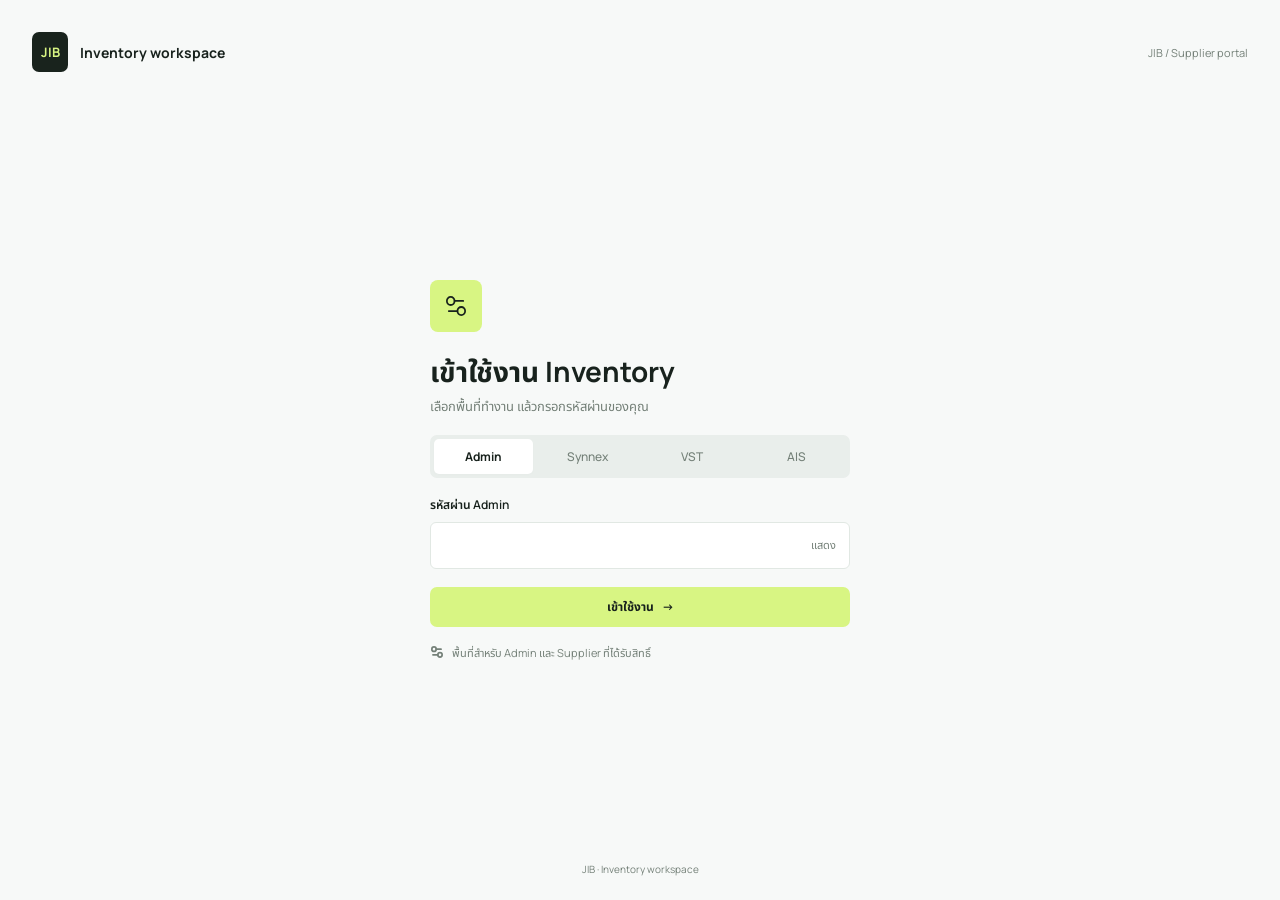
==== commit 70daafd5: "Launch fresh Figma workspace across Admin, supplier upload and login" ====
--- a/index.html
+++ b/index.html
@@ -3,44 +3,12 @@
   <head>
     <meta charset="utf-8">
     <meta name="viewport" content="width=device-width, initial-scale=1">
-    <title>Inventory Upload</title>
-    <link rel="stylesheet" href="style.css">
+    <title>JIB Inventory workspace</title>
+    <link rel="stylesheet" href="workspace.css?v=20261020">
   </head>
-  <body>
-    <main class="home">
-      <section class="home-panel">
-        <div class="home-copy">
-          <p class="system-name">JIB Inventory Upload</p>
-          <h1>Clean supplier inventory workspace</h1>
-          <p class="lead">เลือกหน้าการทำงานตาม supplier หรือเข้าสู่ Admin เพื่อดู inventory รวม</p>
-        </div>
-        <div class="home-grid">
-          <a class="home-card primary-card" href="upload-synnex.html">
-            <span class="home-icon">S</span>
-            <strong>Synnex Upload</strong>
-            <small>ไฟล์ราคาและ stock จาก Synnex</small>
-            <em>Start Upload</em>
-          </a>
-          <a class="home-card" href="upload-vst.html">
-            <span class="home-icon">V</span>
-            <strong>VST Upload</strong>
-            <small>ไฟล์ราคาและ stock จาก VST</small>
-            <em>Start Upload</em>
-          </a>
-          <a class="home-card" href="upload-ais.html">
-            <span class="home-icon">A</span>
-            <strong>AIS Upload</strong>
-            <small>ไฟล์ราคาและ stock จาก AIS</small>
-            <em>Start Upload</em>
-          </a>
-          <a class="home-card" href="admin.html">
-            <span class="home-icon dark">JIB</span>
-            <strong>Admin</strong>
-            <small>รวม part และจัดการข้อมูล</small>
-            <em>Open Admin</em>
-          </a>
-        </div>
-      </section>
-    </main>
+  <body data-page="home" data-vendor="admin">
+    <div id="app"></div>
+    <script src="config.js"></script>
+    <script src="app.js?v=20261020"></script>
   </body>
 </html>
--- a/workspace.css
+++ b/workspace.css
@@ -0,0 +1,362 @@
+@font-face { font-family: Manrope; src: url('assets/fonts/manrope.ttf') format('truetype'); font-style: normal; font-weight: 200 800; font-display: swap; }
+@font-face { font-family: 'Noto Sans Thai'; src: url('assets/fonts/noto-sans-thai.ttf') format('truetype'); font-style: normal; font-weight: 100 900; font-display: swap; }
+:root {
+  color-scheme: light;
+  --canvas: #f7f9f8;
+  --surface: #fff;
+  --ink: #18221d;
+  --muted: #748078;
+  --line: #e1e8e3;
+  --sidebar: #19231d;
+  --lime: #d8f583;
+  --teal: #087c65;
+  --mint: #edf7f1;
+  --amber: #a6652a;
+  --sand: #fff5e8;
+  --danger: #b34236;
+  font-family: Manrope, 'Noto Sans Thai', sans-serif;
+  color: var(--ink);
+  font-size: 13px;
+  letter-spacing: 0;
+}
+* { box-sizing: border-box; }
+body { margin: 0; background: var(--canvas); }
+button, input, textarea { font: inherit; color: inherit; }
+button, summary, a, input, textarea { -webkit-tap-highlight-color: transparent; }
+button, summary, a { touch-action: manipulation; }
+button, a, summary { transition: background .16s, color .16s, border-color .16s, box-shadow .16s; }
+button { cursor: pointer; }
+a { color: inherit; text-decoration: none; }
+h1, h2, h3, h4, p { margin: 0; }
+h1 { font-size: 28px; font-weight: 700; line-height: 1.5; overflow-wrap: anywhere; }
+h2 { font-size: 15px; font-weight: 700; line-height: 1.5; }
+h3 { font-size: 13px; font-weight: 700; }
+input, textarea { min-width: 0; }
+[hidden] { display: none !important; }
+:focus-visible { outline: 2px solid var(--teal); outline-offset: 4px; }
+:disabled, .disabled { cursor: not-allowed; opacity: .5; }
+.visually-hidden, .supplier-filter legend { position: absolute; width: 1px; height: 1px; padding: 0; margin: -1px; overflow: hidden; clip: rect(0,0,0,0); white-space: nowrap; border: 0; }
+.workspace-icon { width: 16px; height: 16px; flex: 0 0 16px; display: inline-flex; align-items: center; justify-content: center; overflow: visible; }
+.workspace-icon img { display: block; flex-shrink: 0; max-width: none; }
+.icon-settings-login { width: 24px; height: 24px; flex-basis: 24px; }
+.icon-settings-note { width: 14px; height: 14px; flex-basis: 14px; }
+.icon-settings-small { width: 17px; height: 17px; flex-basis: 17px; }
+.icon-clock { width: 13px; height: 13px; flex-basis: 13px; mask: url('assets/fresh-70a69.svg') center / 13px 13px no-repeat; }
+.icon-clock-upload { width: 14px; height: 14px; flex-basis: 14px; mask: url('assets/fresh-3a155.svg') center / 14px 14px no-repeat; }
+.button { display: inline-flex; align-items: center; justify-content: center; gap: 8px; min-height: 40px; padding: 10px 16px; border: 1px solid transparent; border-radius: 7px; font-size: 12px; font-weight: 700; line-height: 18px; white-space: nowrap; background: var(--surface); }
+.button.primary { background: var(--lime); color: var(--ink); }
+.button.primary:not(:disabled):hover { background: #c7e772; box-shadow: 0 3px 12px #18221d0c; }
+.button.secondary { border-color: var(--line); background: var(--surface); }
+.button.secondary:not(:disabled):hover { background: var(--canvas); border-color: #c1d2c6; }
+.button.danger-button { background: var(--danger); color: #fff; }
+.icon-button { width: 46px; min-width: 46px; padding: 10px; }
+.full { width: 100%; }
+.badge { display: inline-flex; align-items: center; gap: 5px; width: fit-content; padding: 4px 8px; border-radius: 4px; font-size: 10px; line-height: 15px; font-weight: 600; background: var(--mint); color: var(--teal); }
+.badge-amber { background: var(--sand); color: var(--amber); }
+.badge-muted { background: var(--canvas); color: var(--muted); }
+.hint { color: var(--muted); font-size: 10px; line-height: 1.5; }
+.status { padding: 12px 16px; margin: 0 0 18px; border-radius: 6px; font-size: 12px; overflow-wrap: anywhere; animation: arrive .18s ease-out; }
+.status.success { color: var(--teal); background: var(--mint); border: 1px solid #d6eadd; }
+.status.error { color: var(--danger); background: #fff0ed; border: 1px solid #f0d9d2; }
+.workspace-shell { display: grid; grid-template-columns: 184px minmax(0,1fr); min-height: 100dvh; background: var(--surface); }
+.workspace-sidebar { position: sticky; top: 0; height: 100dvh; padding: 20px; background: var(--sidebar); display: flex; flex-direction: column; gap: 8px; color: #cbd8cf; }
+.workspace-brand { display: flex; align-items: center; gap: 9px; margin-bottom: 42px; }
+.workspace-mark { width: 36px; height: 36px; flex: 0 0 36px; border-radius: 7px; background: var(--lime); color: var(--ink); display: inline-grid; place-items: center; font-size: 12px; font-weight: 700; }
+.workspace-brand > span:last-child { display: grid; gap: 1px; }
+.workspace-brand strong { color: #fff; font-size: 13px; }
+.workspace-brand small { color: #92a699; font-size: 8px; font-weight: 500; }
+.nav-caption { color: #92a699; font-size: 9px; font-weight: 600; margin-bottom: 0; }
+.workspace-nav { display: grid; gap: 8px; }
+.workspace-nav a { min-height: 38px; display: flex; gap: 10px; align-items: center; padding: 10px; border-radius: 6px; font-size: 12px; font-weight: 500; }
+.workspace-nav a.active { background: var(--lime); color: var(--ink); font-weight: 700; }
+.workspace-nav a:not(.active):hover { background: #293b2f; }
+.workspace-account { margin-top: auto; padding: 16px 8px 8px; border: 0; border-top: 1px solid #34463a; display: flex; align-items: center; gap: 8px; background: none; color: #fff; text-align: left; }
+.workspace-account > span:last-child { display: grid; gap: 1px; }
+.account-avatar { width: 28px; height: 28px; flex: 0 0 28px; display: grid; place-items: center; border-radius: 6px; background: #34463a; color: var(--lime); font-size: 11px; font-weight: 700; }
+.workspace-account strong { font-size: 11px; font-weight: 600; }
+.workspace-account small { color: #92a699; font-size: 9px; }
+.workspace-account:hover small { color: var(--lime); }
+.workspace-main { min-width: 0; }
+.workspace-topbar { min-height: 59px; display: flex; gap: 12px; align-items: center; padding: 18px 32px; font-size: 10px; color: var(--muted); }
+.workspace-topbar > span:first-child { font-weight: 700; }
+.workspace-topbar strong { font-size: 11px; font-weight: 600; color: var(--ink); }
+.workspace-topbar time { font-size: 11px; font-weight: 500; }
+.breadcrumb-divider { color: var(--line); }
+.topbar-spacer { flex: 1; }
+.workspace-heading { display: flex; align-items: center; justify-content: space-between; gap: 18px; padding: 32px; }
+.workspace-heading > div:first-child { min-width: 0; flex: 1; }
+.workspace-heading p { margin-top: 3px; color: var(--muted); font-size: 12px; line-height: 18px; }
+.heading-actions { display: flex; gap: 18px; align-items: center; }
+.order-summary { display: grid; grid-template-columns: repeat(4,minmax(0,1fr)); padding: 0 32px 24px; gap: 16px; }
+.order-summary > div { display: flex; align-items: center; gap: 12px; }
+.order-summary strong { font-size: 30px; line-height: 45px; font-weight: 700; }
+.order-summary span { font-size: 11px; font-weight: 500; color: var(--muted); }
+.summary-pending strong { color: var(--muted); }
+.summary-partial strong { color: var(--amber); }
+.summary-complete strong { color: var(--teal); }
+.latest-strip { padding: 22px 32px; background: var(--canvas); border-top: 1px solid var(--line); }
+.section-title { display: flex; align-items: center; justify-content: space-between; gap: 12px; margin-bottom: 12px; }
+.section-title h2 { font-size: 13px; }
+.latest-grid { display: grid; grid-template-columns: repeat(3,minmax(0,1fr)); gap: 12px; }
+.latest-card { display: flex; align-items: center; gap: 12px; padding: 16px; background: var(--surface); border: 1px solid var(--line); border-radius: 8px; min-width: 0; min-height: 84px; }
+.supplier-mark { width: 36px; height: 36px; flex: 0 0 36px; display: grid; place-items: center; border-radius: 6px; background: var(--mint); color: var(--teal); font-size: 10px; font-weight: 700; }
+.latest-vst .supplier-mark { background: var(--sand); color: var(--amber); }
+.latest-ais .supplier-mark { background: #f0f2f1; color: var(--muted); }
+.latest-info { display: grid; gap: 3px; flex: 1; min-width: 0; }
+.latest-info h3 { font-size: 12px; }
+.latest-info span { font-size: 10px; color: var(--muted); overflow-wrap: anywhere; }
+.latest-count { display: grid; justify-items: end; min-width: 32px; }
+.latest-count strong { font-size: 23px; font-weight: 700; line-height: 35px; }
+.latest-count span { font-size: 10px; color: var(--muted); }
+.admin-workspace { padding: 32px; }
+.admin-toolbar { display: flex; align-items: center; justify-content: space-between; gap: 20px; }
+.admin-search { display: flex; gap: 10px; align-items: center; background: var(--canvas); padding: 0 11px; width: 330px; max-width: 100%; min-height: 40px; border-radius: 6px; }
+.admin-search:focus-within { outline: 2px solid #afd3c4; }
+.admin-search input { border: 0; outline: 0; background: transparent; padding: 11px 0; width: 100%; font-size: 12px; }
+.admin-search input::placeholder { color: var(--muted); }
+.admin-filter-actions { display: flex; align-items: center; gap: 12px; }
+.supplier-filter { display: flex; gap: 12px; align-items: center; padding: 0; border: 0; margin: 0; }
+.supplier-filter-option { display: flex; align-items: center; gap: 4px; padding: 4px 8px; border-radius: 4px; font-size: 10px; font-weight: 600; background: var(--canvas); color: var(--muted); cursor: pointer; min-height: 26px; }
+.supplier-filter-option.active { color: var(--teal); background: var(--mint); }
+.supplier-filter-option input { width: 11px; height: 11px; margin: 0; accent-color: var(--teal); }
+.admin-management { position: relative; }
+.admin-management summary { list-style: none; cursor: pointer; }
+.admin-management summary::-webkit-details-marker { display: none; }
+.tool-menu-list { position: absolute; right: 0; top: calc(100% + 8px); width: 292px; max-width: calc(100vw - 40px); padding: 12px; border: 1px solid var(--line); border-radius: 8px; background: var(--surface); box-shadow: 0 12px 40px #18221d18; z-index: 20; max-height: 65dvh; overflow-y: auto; animation: arrive .16s ease-out; }
+.menu-heading { display: block; font-size: 10px; font-weight: 700; color: var(--muted); padding: 6px; }
+.menu-action { display: block; width: 100%; border: 0; background: transparent; border-radius: 4px; padding: 11px 10px; text-align: left; font-size: 12px; }
+.menu-action:hover { background: var(--canvas); }
+.menu-action.danger { color: var(--danger); }
+.menu-action.reset-orders { color: var(--amber); }
+.tool-menu-list hr { border: 0; border-top: 1px solid var(--line); margin: 6px 0; }
+.admin-order-bar { display: flex; align-items: center; justify-content: space-between; gap: 16px; padding: 16px 0; }
+.order-tabs { display: flex; gap: 24px; flex-wrap: wrap; }
+.order-tab { padding: 4px 0; min-height: 26px; background: none; border: 0; border-bottom: 2px solid transparent; color: var(--muted); font-size: 12px; font-weight: 500; }
+.order-tab.active { font-weight: 700; color: var(--teal); border-color: var(--teal); }
+.admin-order-bar > .hint { white-space: nowrap; }
+.table-wrap { overflow: auto; }
+table { border-collapse: collapse; width: 100%; text-align: left; }
+.admin-table table { min-width: 980px; table-layout: fixed; }
+thead { background: var(--canvas); }
+th { padding: 12px; color: var(--muted); font-size: 9px; font-weight: 700; text-transform: uppercase; vertical-align: top; }
+th small { display: block; font-size: 8px; font-weight: 400; text-transform: none; margin-top: 2px; }
+.part-column { width: 160px; }
+.supplier-column { width: 176px; }
+td { padding: 12px; border-bottom: 1px solid var(--line); vertical-align: top; overflow-wrap: anywhere; }
+.inventory-row { height: 76px; }
+.inventory-row.state-partial { background: var(--sand); }
+.part-link { color: var(--teal); font-size: 11px; font-weight: 700; background: none; padding: 0; border: 0; line-height: 17px; text-align: left; overflow-wrap: anywhere; }
+.part-link:hover { text-decoration: underline; }
+.order-state { display: grid; gap: 0; margin-top: 4px; }
+.order-state strong { font-size: 9px; font-weight: 500; line-height: 14px; }
+.order-state span { display: none; }
+.order-state-pending { color: var(--muted); }
+.order-state-partial { color: var(--amber); }
+.order-state-complete { color: var(--teal); }
+.description-cell { font-size: 12px; font-weight: 500; line-height: 20px; }
+.vendor-cell { display: grid; gap: 5px; }
+.vendor-values { display: flex; align-items: baseline; flex-wrap: wrap; gap: 3px 10px; }
+.vendor-values strong { font-size: 12px; font-weight: 700; }
+.vendor-values span { color: var(--muted); font-size: 11px; font-weight: 500; }
+.vendor-order-control { display: inline-flex; align-items: center; gap: 6px; width: fit-content; cursor: pointer; font-size: 9px; font-weight: 500; color: var(--muted); min-height: 20px; }
+.vendor-order-control:has(input:checked) { color: var(--teal); }
+.supplier-order-toggle { width: 12px; height: 12px; margin: 0; accent-color: var(--teal); cursor: pointer; }
+.empty { color: var(--muted); }
+.inventory-empty { text-align: center; padding: 48px 20px; color: var(--muted); }
+.admin-footer { display: flex; align-items: center; justify-content: space-between; flex-wrap: wrap; gap: 16px; padding-top: 16px; color: var(--muted); font-size: 10px; }
+.admin-footer > span { display: inline-flex; align-items: center; gap: 10px; }
+.pagination { display: flex; align-items: center; gap: 10px; }
+.pagination > span { margin-right: 4px; }
+.workflow-steps { padding: 0 32px 24px; margin: 0; display: grid; grid-template-columns: repeat(3,minmax(0,1fr)); gap: 24px; list-style: none; }
+.workflow-steps li { display: flex; gap: 10px; padding: 12px; align-items: center; background: var(--canvas); border-radius: 6px; font-weight: 600; font-size: 12px; color: var(--muted); }
+.workflow-steps li span { font-size: 11px; font-weight: 700; }
+.workflow-steps li.active { background: var(--mint); color: var(--teal); }
+.upload-source-layout { border-top: 1px solid var(--line); display: grid; grid-template-columns: minmax(0,792fr) minmax(280px,376fr); gap: 24px; padding: 32px; }
+.source-content { min-width: 0; }
+.source-heading { display: flex; align-items: center; justify-content: space-between; gap: 12px; }
+.source-tabs { display: flex; gap: 20px; padding: 14px 0; }
+.source-tabs button { border: 0; padding: 0; min-height: 26px; background: none; color: var(--muted); font-size: 12px; font-weight: 500; }
+.source-tabs button.active { color: var(--teal); font-weight: 700; }
+.file-dropzone { position: relative; padding: 24px; background: var(--canvas); border: 1px solid var(--line); border-radius: 8px; }
+.file-dropzone.dragging { border-color: var(--teal); box-shadow: 0 0 0 3px #087c6518; }
+.selected-file { display: flex; align-items: center; gap: 14px; }
+.file-format { width: 48px; height: 48px; flex: 0 0 48px; display: grid; place-items: center; background: var(--mint); color: var(--teal); border-radius: 8px; font-size: 11px; font-weight: 700; }
+.file-info { flex: 1; min-width: 0; display: grid; gap: 3px; }
+.file-info strong { font-size: 14px; font-weight: 700; overflow-wrap: anywhere; }
+.file-info span { color: var(--muted); font-size: 11px; }
+.file-dropzone input { position: absolute; width: 1px; height: 1px; opacity: 0; left: 24px; bottom: 24px; }
+.file-dropzone:focus-within { outline: 2px solid #afd3c4; }
+.read-progress { height: 3px; background: var(--line); border-radius: 2px; margin: 14px 0 12px; }
+.read-progress.complete { background: var(--teal); }
+.reading .read-progress { background: linear-gradient(90deg,var(--line) 0%,var(--teal) 50%,var(--line) 100%); background-size: 200% 100%; animation: reading 1.1s linear infinite; }
+.file-read-status { font-size: 11px; color: var(--teal); }
+.source-columns { color: var(--muted); font-size: 11px; margin-top: 14px; }
+.paste-input-wrap textarea { width: 100%; min-height: 140px; resize: vertical; border: 1px solid var(--line); border-radius: 6px; padding: 16px; background: var(--canvas); font-size: 12px; }
+.paste-input-wrap .button { margin-top: 10px; }
+.upload-validation { display: grid; align-content: start; gap: 16px; }
+.validation-summary { background: var(--mint); padding: 20px; border-radius: 8px; }
+.validation-summary h2 { font-size: 14px; }
+.validation-summary .badge { background: var(--surface); white-space: nowrap; }
+.validation-summary ul { list-style: none; display: grid; gap: 16px; padding: 16px 0 0; margin: 0; }
+.validation-summary li { display: flex; gap: 8px; color: var(--muted); font-size: 11px; }
+.validation-summary li.valid { color: var(--ink); }
+.validation-summary li > span { color: var(--teal); font-weight: 700; flex: 0 0 12px; }
+.password-action { display: flex; align-items: center; gap: 12px; border: 1px solid var(--line); border-radius: 6px; background: var(--surface); padding: 14px; font-size: 11px; font-weight: 500; text-align: left; }
+.password-action > span:last-child { margin-left: auto; color: var(--muted); }
+.upload-review { padding: 0 32px 32px; }
+.review-heading { display: flex; align-items: center; gap: 12px; margin-bottom: 16px; flex-wrap: wrap; }
+.review-heading h2 { font-size: 17px; }
+.review-heading .button { margin-left: auto; }
+.preview-table table { min-width: 620px; table-layout: fixed; }
+.preview-table th:first-child { width: 180px; }
+.preview-table th:nth-child(3) { width: 110px; }
+.preview-table th:last-child { width: 160px; }
+.preview-table td { font-size: 11px; font-weight: 500; line-height: 18px; }
+.preview-table td:first-child { color: var(--teal); }
+.preview-table td:first-child strong { font-weight: 700; }
+.table-note { padding-top: 12px; }
+.empty-preview { padding: 48px 20px; text-align: center; color: var(--muted); background: var(--canvas); border-radius: 6px; font-size: 12px; }
+.replacement-note { display: flex; align-items: center; gap: 10px; margin-top: 16px; color: var(--muted); font-size: 11px; }
+.admin-dialog, .part-modal { background: var(--surface); color: var(--ink); width: min(460px,calc(100vw - 32px)); padding: 28px; border: 1px solid var(--line); border-radius: 8px; max-height: calc(100dvh - 32px); overflow-y: auto; box-shadow: 0 16px 60px #18221d24; animation: arrive .18s ease-out; }
+dialog::backdrop { background: #18221d73; backdrop-filter: blur(3px); }
+.admin-dialog h2 { font-size: 22px; margin-bottom: 18px; }
+.admin-dialog > p { font-size: 12px; line-height: 20px; color: var(--muted); margin-bottom: 18px; }
+.admin-dialog .dialog-note { padding: 10px 12px; color: var(--teal); background: var(--mint); border-radius: 4px; }
+.dialog-actions { display: flex; justify-content: flex-end; flex-wrap: wrap; gap: 10px; margin-top: 18px; }
+.field { display: grid; gap: 8px; margin-bottom: 18px; }
+.field label { font-size: 12px; font-weight: 600; }
+.input { width: 100%; padding: 13px; border: 1px solid var(--line); border-radius: 6px; background: var(--surface); }
+.part-modal { width: min(520px,calc(100vw - 32px)); }
+.part-modal-toolbar { display: flex; align-items: center; justify-content: space-between; gap: 12px; margin-bottom: 20px; }
+.part-modal h2 { font-size: 23px; line-height: 1.5; margin-bottom: 20px; overflow-wrap: anywhere; }
+.part-identifier { display: flex; gap: 16px; justify-content: space-between; align-items: baseline; padding-bottom: 20px; border-bottom: 1px solid var(--line); }
+.part-identifier span { font-size: 10px; color: var(--muted); font-weight: 700; }
+.part-identifier strong { font-size: 13px; color: var(--teal); overflow-wrap: anywhere; }
+.part-order-summary { display: flex; gap: 12px; align-items: center; padding: 20px 0; }
+.part-supplier-grid { display: grid; gap: 20px; }
+.part-supplier-card { padding: 16px; border: 1px solid var(--line); border-radius: 6px; }
+.part-supplier-card.ordered { background: var(--mint); border-color: var(--mint); }
+.part-supplier-card.unavailable { background: var(--canvas); border-color: var(--canvas); }
+.part-supplier-heading { display: flex; align-items: center; justify-content: space-between; gap: 12px; }
+.part-supplier-card.ordered .badge { background: var(--surface); }
+.part-supplier-values { display: flex; align-items: baseline; gap: 10px; margin-top: 12px; }
+.part-supplier-values strong { font-size: 24px; font-weight: 700; overflow-wrap: anywhere; }
+.part-supplier-values span { font-size: 10px; color: var(--muted); }
+.part-supplier-values .detail-price { margin-left: auto; font-size: 20px; font-weight: 600; }
+.part-supplier-card p { font-size: 9px; color: var(--muted); margin-top: 12px; }
+.part-modal-note { color: var(--muted); font-size: 10px; margin-top: 20px; }
+.workspace-login { min-height: 100dvh; display: flex; flex-direction: column; background: var(--canvas); }
+.public-header { padding: 32px; display: flex; align-items: center; justify-content: space-between; gap: 20px; }
+.public-brand { display: flex; align-items: center; gap: 12px; }
+.public-brand .workspace-mark { width: 40px; height: 40px; background: var(--sidebar); color: var(--lime); font-size: 13px; }
+.public-brand strong { font-size: 14px; }
+.public-header > span { font-size: 11px; color: var(--muted); }
+.login-center { display: grid; place-items: center; flex: 1; padding: 28px 20px; }
+.login-form-wrap { width: 420px; max-width: 100%; display: grid; gap: 18px; }
+.login-workspace-icon { width: 52px; height: 52px; display: grid; place-items: center; background: var(--lime); border-radius: 8px; }
+.login-intro { margin-top: 5px; font-size: 13px; color: var(--muted); }
+.workspace-picker { display: grid; grid-template-columns: repeat(4,minmax(0,1fr)); gap: 6px; background: #e9eeeb; border-radius: 7px; padding: 4px; }
+.workspace-picker a { text-align: center; padding: 9px; font-size: 12px; color: var(--muted); font-weight: 500; border-radius: 5px; }
+.workspace-picker a.active { background: var(--surface); color: var(--ink); font-weight: 700; box-shadow: 0 1px 3px #18221d04; }
+.password-input { display: flex; border: 1px solid var(--line); border-radius: 6px; overflow: hidden; background: var(--surface); }
+.password-input:focus-within { outline: 2px solid #afd3c4; }
+.password-input input { width: 100%; padding: 13px; border: 0; outline: 0; background: transparent; font-size: 14px; }
+.password-input button { border: 0; background: none; color: var(--muted); font-size: 11px; padding: 13px; white-space: nowrap; }
+.login-private-note { display: flex; gap: 8px; font-size: 11px; color: var(--muted); }
+.workspace-login .status { margin: 16px 0 0; }
+.public-footer { padding: 24px; text-align: center; color: var(--muted); font-size: 10px; }
+@keyframes arrive { from { opacity: 0; transform: translateY(5px); } to { opacity: 1; transform: translateY(0); } }
+@keyframes reading { to { background-position: -200% 0; } }
+@media (prefers-reduced-motion: reduce) { *, *::before, *::after { animation: none !important; transition: none !important; scroll-behavior: auto !important; } }
+@media (max-width: 1180px) {
+  .order-summary > div { flex-direction: column; align-items: flex-start; gap: 0; }
+  .latest-card { gap: 8px; padding: 12px; }
+  .supplier-mark { display: none; }
+  .admin-toolbar { flex-wrap: wrap; }
+  .admin-search { flex: 1; min-width: 260px; }
+  .upload-source-layout { grid-template-columns: minmax(0,1fr); }
+  .upload-validation { grid-template-columns: minmax(0,1fr) minmax(0,1fr); align-items: start; }
+}
+@media (max-width: 760px) {
+  .workspace-shell { display: block; }
+  .workspace-sidebar { height: auto; position: static; padding: 16px 20px; flex-direction: row; align-items: center; gap: 12px; flex-wrap: wrap; }
+  .workspace-brand { margin: 0; }
+  .workspace-brand small, .nav-caption { display: none; }
+  .workspace-nav { display: flex; flex-wrap: wrap; gap: 4px; order: 3; width: 100%; }
+  .workspace-nav a { min-height: 36px; padding: 8px 10px; font-size: 11px; }
+  .workspace-account { margin: 0 0 0 auto; border: 0; padding: 0; }
+  .account-avatar { display: none; }
+  .workspace-topbar { min-height: auto; padding: 12px 20px; gap: 8px; }
+  .workspace-topbar time, .workspace-topbar .badge, .workspace-topbar > span:first-child, .breadcrumb-divider { display: none; }
+  .workspace-heading { padding: 12px 20px 24px; align-items: flex-start; flex-wrap: wrap; }
+  h1 { font-size: 23px; line-height: 35px; }
+  .workspace-heading > div:first-child { flex: 1 0 100%; }
+  .workspace-heading .heading-actions { gap: 10px; }
+  .order-summary { padding: 0 20px 22px; gap: 12px; }
+  .order-summary strong { font-size: 23px; line-height: 35px; }
+  .order-summary span { font-size: 9px; }
+  .latest-strip { padding: 20px; }
+  .latest-grid { gap: 8px; }
+  .latest-card { flex-direction: column; align-items: flex-start; gap: 8px; padding: 12px; background: var(--canvas); border: 0; }
+  .latest-strip { background: var(--surface); border-top: 0; padding-top: 0; }
+  .latest-info { gap: 8px; }
+  .latest-info h3 { color: var(--teal); font-size: 11px; }
+  .latest-vst .latest-info h3 { color: var(--amber); }
+  .latest-ais .latest-info h3 { color: var(--muted); }
+  .latest-info span { font-size: 9px; }
+  .latest-count { justify-items: start; }
+  .latest-count strong { font-size: 22px; }
+  .admin-workspace { padding: 0 20px 20px; }
+  .admin-toolbar { gap: 14px; }
+  .admin-search { width: 100%; min-width: 0; flex-basis: 100%; }
+  .admin-filter-actions { width: 100%; justify-content: space-between; gap: 8px; }
+  .supplier-filter { gap: 6px; }
+  .supplier-filter-option { min-height: 30px; padding: 5px 6px; }
+  .admin-management summary { padding: 8px; min-height: 36px; font-size: 11px; }
+  .admin-order-bar { padding: 16px 0; flex-wrap: wrap; gap: 4px; }
+  .order-tabs { gap: 16px; }
+  .order-tab { font-size: 11px; }
+  .admin-table { overflow: visible; }
+  .admin-table table, .admin-table tbody { display: block; min-width: 0; width: 100%; }
+  .admin-table thead { display: none; }
+  .admin-table .inventory-row { display: grid; grid-template-columns: repeat(var(--supplier-count),minmax(0,1fr)); gap: 0; height: auto; padding: 20px 0; border-top: 1px solid var(--line); background: transparent; }
+  .admin-table td { border: 0; padding: 0; width: auto; min-width: 0; }
+  .admin-table .part-cell { grid-column: 1 / -1; display: flex; align-items: center; justify-content: space-between; gap: 12px; }
+  .part-link { font-size: 12px; }
+  .order-state { margin-top: 0; width: fit-content; border-radius: 4px; padding: 4px 8px; }
+  .order-state strong { font-size: 10px; }
+  .order-state-partial { background: var(--sand); }
+  .order-state-complete { background: var(--mint); }
+  .description-cell { grid-column: 1 / -1; font-size: 13px; line-height: 21px; margin: 12px 0 16px; }
+  .admin-table .supplier-cell { padding: 14px 12px; background: var(--canvas); }
+  .supplier-cell::before { content: attr(data-supplier); display: block; color: var(--muted); font-size: 10px; font-weight: 700; margin-bottom: 6px; }
+  .admin-table .supplier-cell.no-inventory { display: none; }
+  .supplier-cell .vendor-cell { gap: 8px; }
+  .supplier-cell .vendor-values { display: flex; flex-wrap: wrap; gap: 4px 7px; }
+  .supplier-cell .vendor-values span { font-size: 11px; }
+  .vendor-order-control { min-height: 24px; font-size: 10px; }
+  .admin-footer { border-top: 1px solid var(--line); gap: 14px; }
+  .pagination { flex-wrap: wrap; }
+  .workflow-steps { padding: 0 20px 20px; gap: 8px; }
+  .workflow-steps li { flex-direction: column; align-items: flex-start; font-size: 10px; gap: 4px; padding: 10px; }
+  .upload-source-layout { padding: 24px 20px; gap: 20px; }
+  .upload-validation { grid-template-columns: 1fr; }
+  .validation-summary { padding: 18px; }
+  .file-dropzone { padding: 18px; }
+  .selected-file { flex-wrap: wrap; gap: 12px; }
+  .selected-file .file-info { min-width: 160px; }
+  .file-info strong { font-size: 13px; }
+  .upload-review { padding: 0 20px 24px; }
+  .review-heading { gap: 10px; }
+  .review-heading .button { margin-left: 0; }
+  .preview-table { max-width: 100%; }
+  .replacement-note { align-items: flex-start; line-height: 18px; }
+  .admin-dialog, .part-modal { padding: 22px; }
+  .part-modal h2 { font-size: 20px; }
+  .part-supplier-values .detail-price { font-size: 18px; }
+  .public-header { padding: 20px; }
+  .public-header > span { display: none; }
+  .login-center { padding: 32px 20px; }
+  .login-form-wrap h1 { font-size: 26px; }
+  .workspace-picker a { padding: 9px 4px; }
+}
